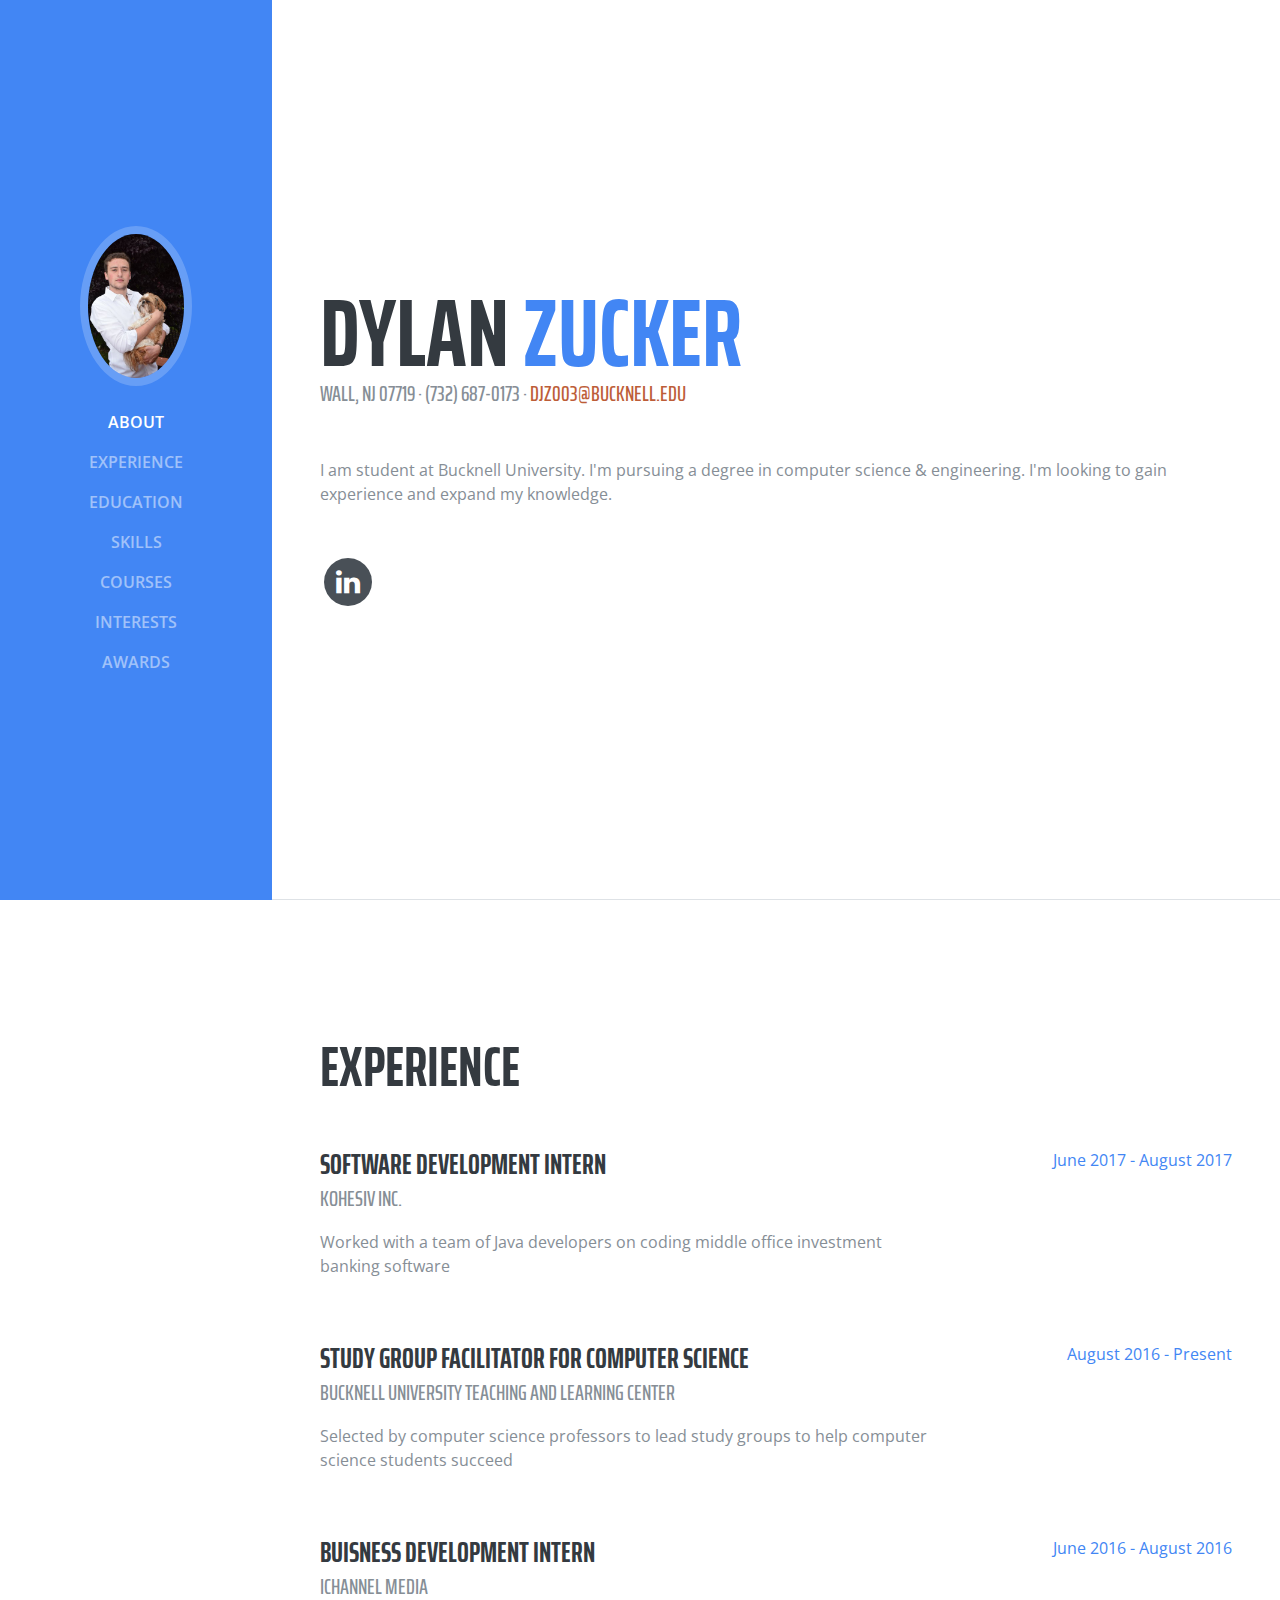
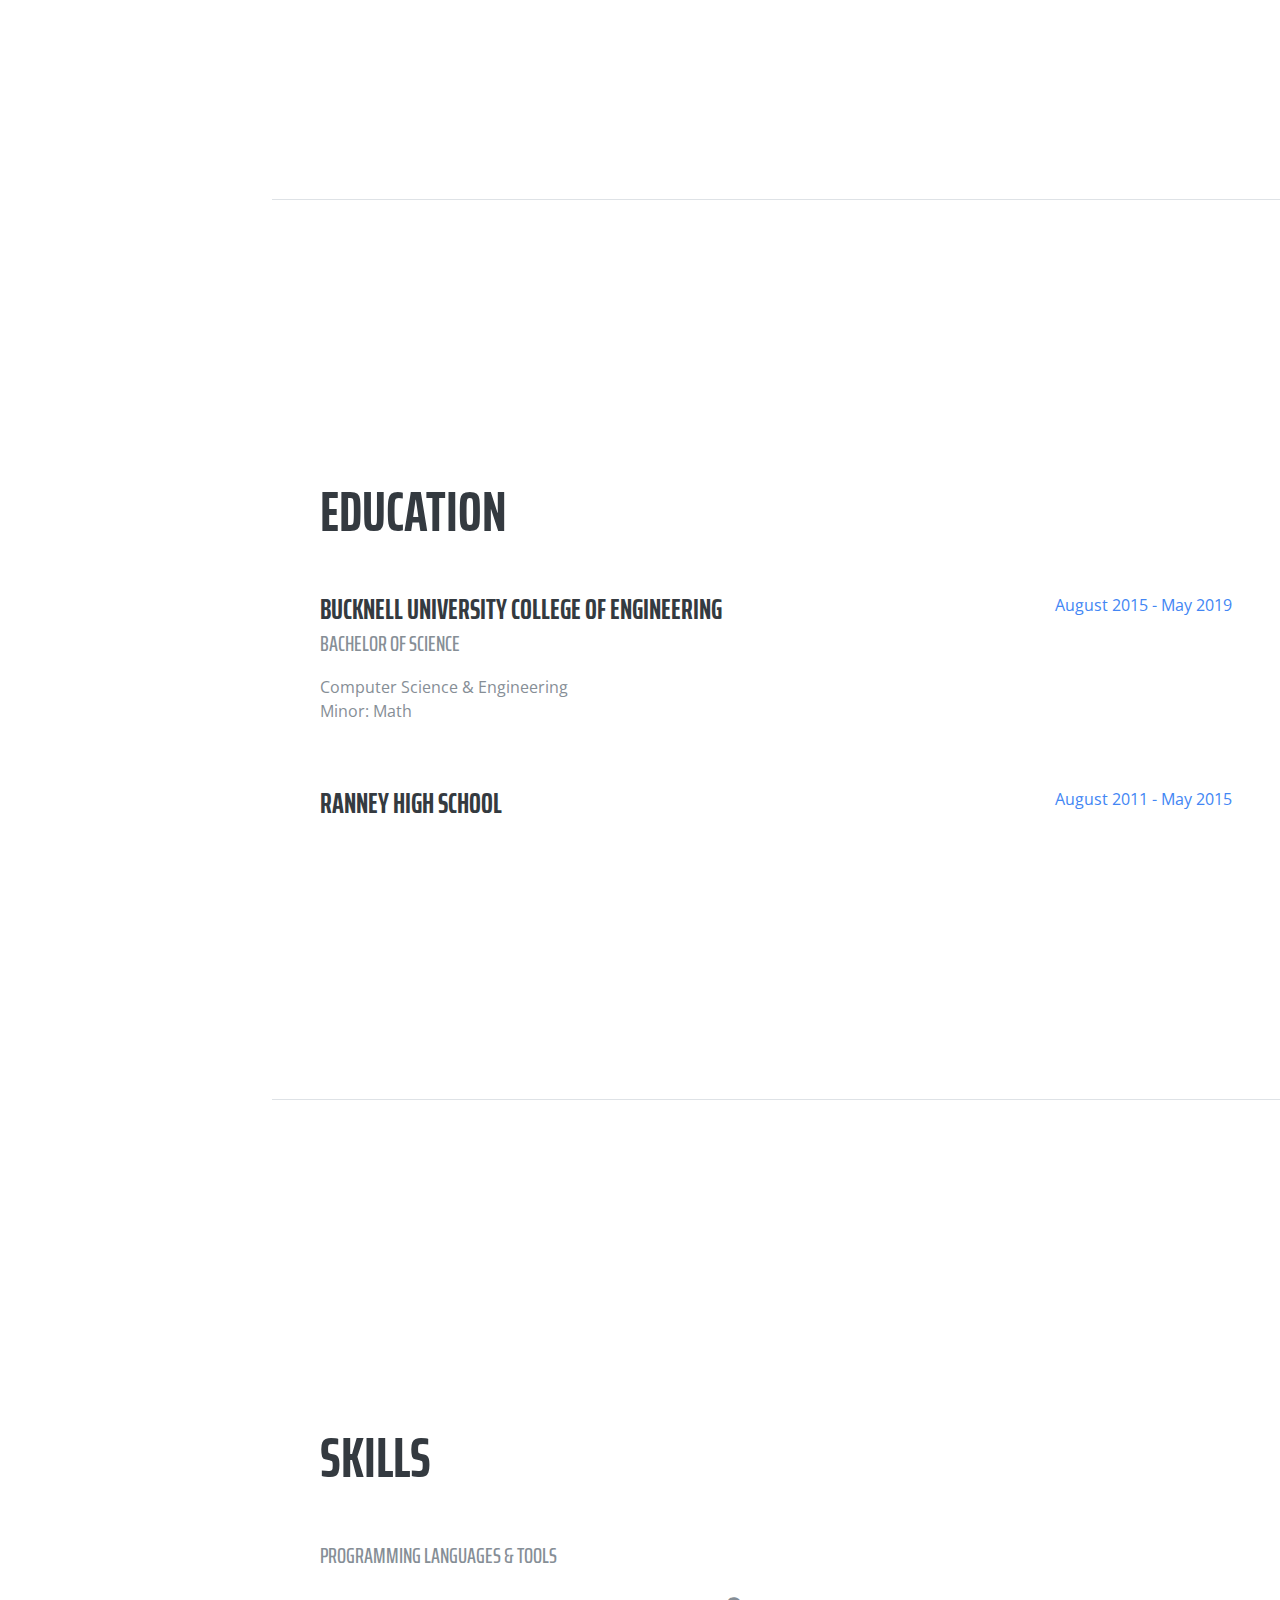
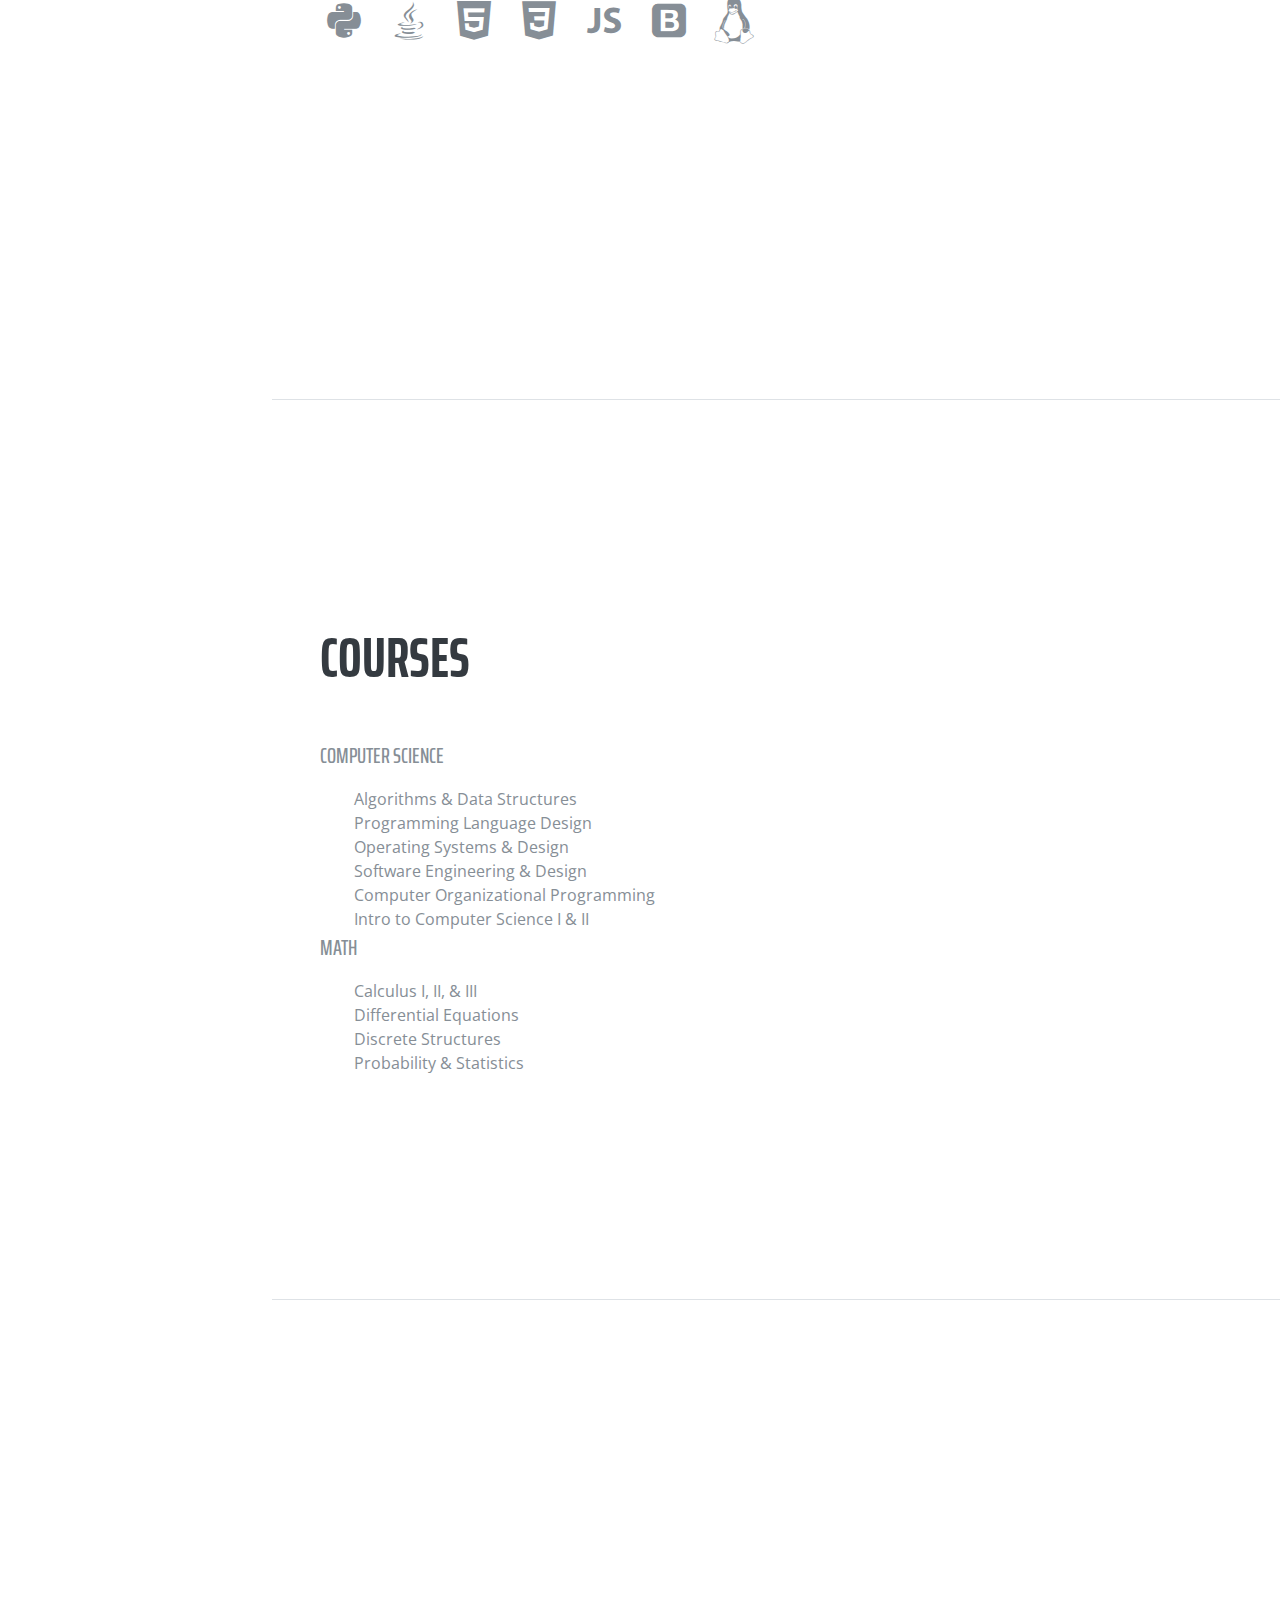
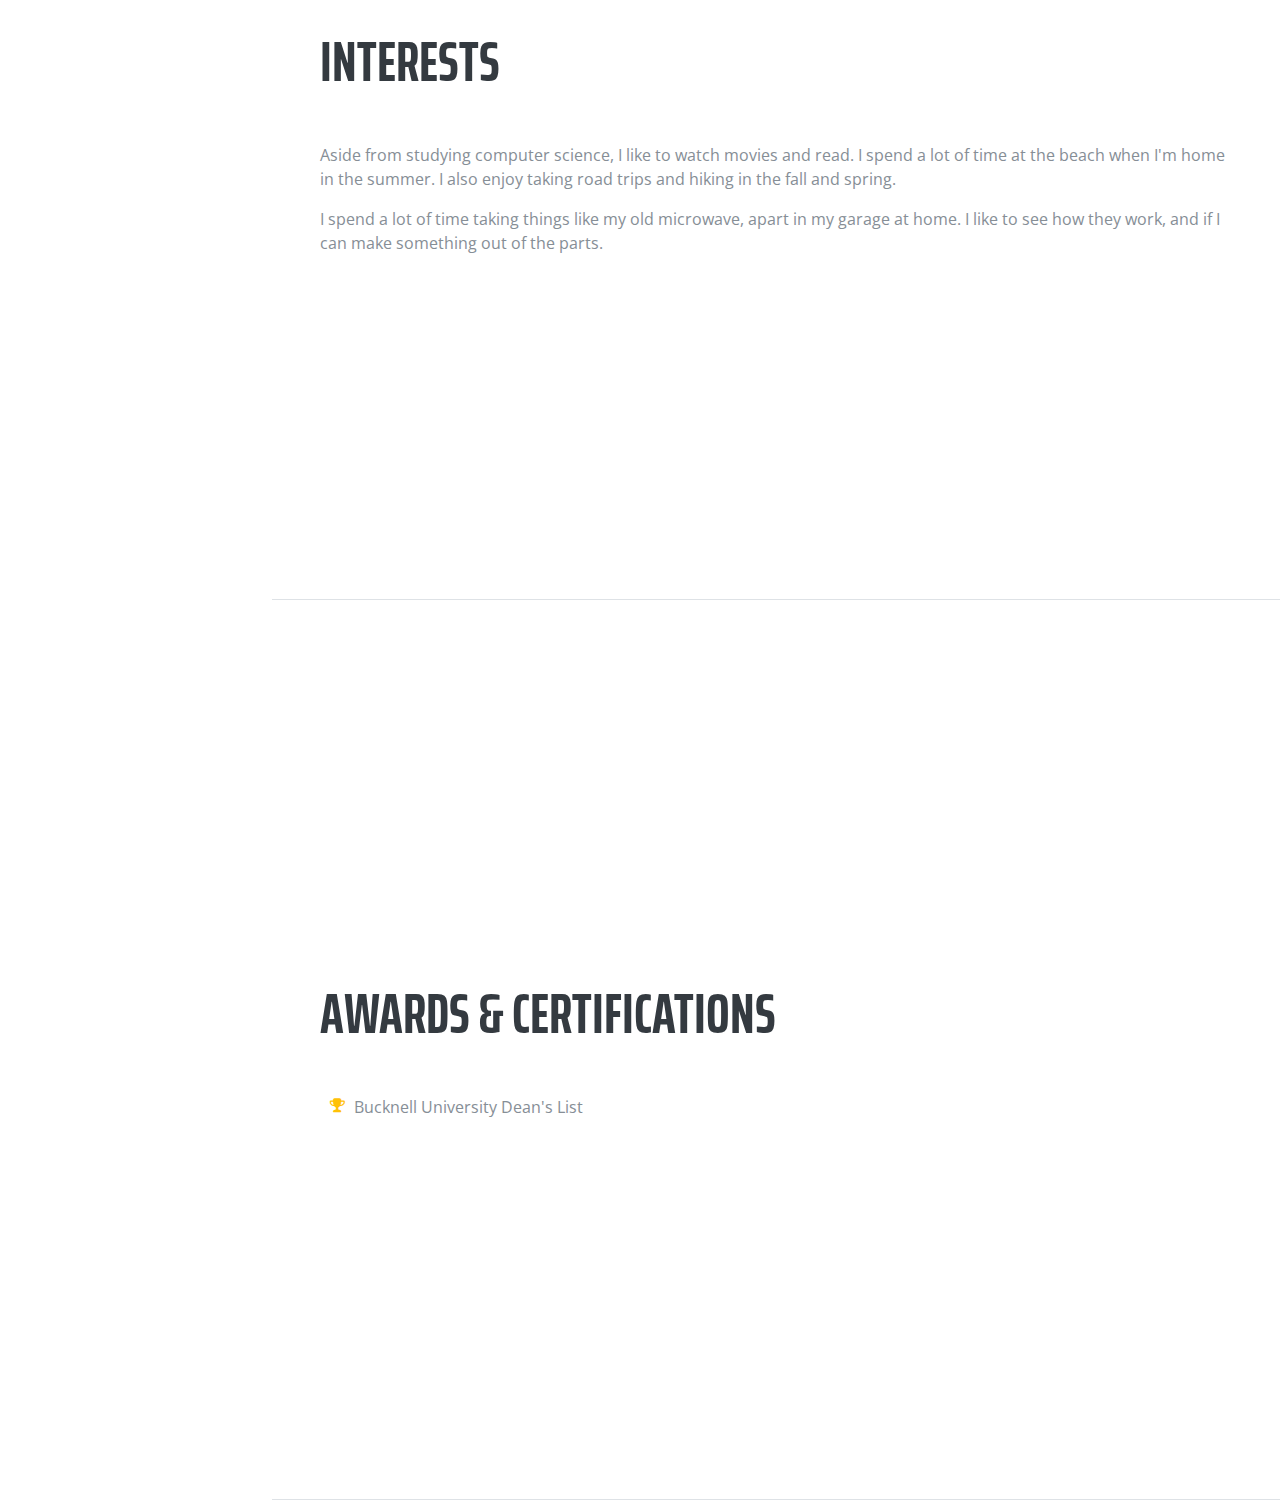
==== index.html @ 9d026ce4 "Added interests" ====
<!DOCTYPE html>
<html lang="en">

  <head>

    <meta charset="utf-8">
    <meta name="viewport" content="width=device-width, initial-scale=1, shrink-to-fit=no">
    <meta name="description" content="">
    <meta name="author" content="">

    <title>Resume</title>

    <!-- Bootstrap core CSS -->
    <link href="vendor/bootstrap/css/bootstrap.min.css" rel="stylesheet">

    <!-- Custom fonts for this template -->
    <link href="https://fonts.googleapis.com/css?family=Saira+Extra+Condensed:100,200,300,400,500,600,700,800,900" rel="stylesheet">
    <link href="https://fonts.googleapis.com/css?family=Open+Sans:300,300i,400,400i,600,600i,700,700i,800,800i" rel="stylesheet">
    <link href="vendor/font-awesome/css/font-awesome.min.css" rel="stylesheet">
    <link href="vendor/devicons/css/devicons.min.css" rel="stylesheet">
    <link href="vendor/simple-line-icons/css/simple-line-icons.css" rel="stylesheet">

    <!-- Custom styles for this template -->
    <link href="css/resume.min.css" rel="stylesheet">

  </head>

  <body id="page-top">

    <nav class="navbar navbar-expand-lg navbar-dark bg-primary fixed-top" id="sideNav">
      <a class="navbar-brand js-scroll-trigger" href="#page-top">
        <span class="d-block d-lg-none">Sections</span>
        <span class="d-none d-lg-block">
          <img class="img-fluid img-profile rounded-circle mx-auto mb-2" src="img/profile.jpg" alt="">
        </span>
      </a>
      <button class="navbar-toggler" type="button" data-toggle="collapse" data-target="#navbarSupportedContent" aria-controls="navbarSupportedContent" aria-expanded="false" aria-label="Toggle navigation">
        <span class="navbar-toggler-icon"></span>
      </button>
      <div class="collapse navbar-collapse" id="navbarSupportedContent">
        <ul class="navbar-nav">
          <li class="nav-item">
            <a class="nav-link js-scroll-trigger" href="#about">About</a>
          </li>
          <li class="nav-item">
            <a class="nav-link js-scroll-trigger" href="#experience">Experience</a>
          </li>
          <li class="nav-item">
            <a class="nav-link js-scroll-trigger" href="#education">Education</a>
          </li>
          <li class="nav-item">
            <a class="nav-link js-scroll-trigger" href="#skills">Skills</a>
          </li>
          <li class="nav-item">
            <a class="nav-link js-scroll-trigger" href="#courses">Courses</a>
          </li>
          <li class="nav-item">
            <a class="nav-link js-scroll-trigger" href="#interests">Interests</a>
          </li>
          <li class="nav-item">
            <a class="nav-link js-scroll-trigger" href="#awards">Awards</a>
          </li>
        </ul>
      </div>
    </nav>

    <div class="container-fluid p-0">

      <section class="resume-section p-3 p-lg-5 d-flex d-column" id="about">
        <div class="my-auto">
          <h1 class="mb-0">Dylan
            <span class="text-primary">Zucker</span>
          </h1>
          <div class="subheading mb-5">Wall, NJ 07719 · (732) 687-0173 ·
            <a href="mailto:djz003@bucknell.edu">djz003@bucknell.edu</a>
          </div>
          <p class="mb-5">I am student at Bucknell University. I'm pursuing a degree in computer science &amp; engineering. I'm looking to gain experience and expand my knowledge. </p>

          <ul class="list-inline list-social-icons mb-0">
            <li class="list-inline-item">
              <a href="https://www.linkedin.com/in/dylan-zucker-182324120/">
                <span class="fa-stack fa-lg">
                  <i class="fa fa-circle fa-stack-2x"></i>
                  <i class="fa fa-linkedin fa-stack-1x fa-inverse"></i>
                </span>
              </a>
            </li>
            <!--
            <li class="list-inline-item">
              <a href="#">
                <span class="fa-stack fa-lg">
                  <i class="fa fa-circle fa-stack-2x"></i>
                  <i class="fa fa-github fa-stack-1x fa-inverse"></i>
                </span>
              </a>
            </li>
          -->
          </ul>
        </div>
      </section>

      <section class="resume-section p-3 p-lg-5 d-flex flex-column" id="experience">
        <div class="my-auto">
          <h2 class="mb-5">Experience</h2>

          <div class="resume-item d-flex flex-column flex-md-row mb-5">
            <div class="resume-content mr-auto">
              <h3 class="mb-0">Software Development Intern</h3>
              <div class="subheading mb-3">Kohesiv Inc.</div>
              <p>Worked with a team of Java developers on coding middle office investment banking software</p>
            </div>
            <div class="resume-date text-md-right">
              <span class="text-primary">June 2017 - August 2017</span>
            </div>
          </div>

          <div class="resume-item d-flex flex-column flex-md-row mb-5">
            <div class="resume-content mr-auto">
              <h3 class="mb-0">Study Group Facilitator for Computer Science</h3>
              <div class="subheading mb-3">Bucknell University Teaching and Learning center</div>
              <p>Selected by computer science professors to lead study groups to help computer science students succeed</p>
            </div>
            <div class="resume-date text-md-right">
              <span class="text-primary">August 2016 - Present</span>
            </div>
          </div>

          <div class="resume-item d-flex flex-column flex-md-row mb-5">
            <div class="resume-content mr-auto">
              <h3 class="mb-0">Buisness Development Intern</h3>
              <div class="subheading mb-3">IChannel Media</div>
            </div>
            <div class="resume-date text-md-right">
              <span class="text-primary">June 2016 - August 2016</span>
            </div>
          </div>
        </div>

      </section>

      <section class="resume-section p-3 p-lg-5 d-flex flex-column" id="education">
        <div class="my-auto">
          <h2 class="mb-5">Education</h2>

          <div class="resume-item d-flex flex-column flex-md-row mb-5">
            <div class="resume-content mr-auto">
              <h3 class="mb-0">Bucknell University College of Engineering</h3>
              <div class="subheading mb-3">Bachelor of Science</div>
              <div>Computer Science &amp; Engineering</div>
              <p> Minor: Math </p>
              <!--<p>GPA: 3.38</p>-->
            </div>
            <div class="resume-date text-md-right">
              <span class="text-primary">August 2015 - May 2019</span>
            </div>
          </div>

          <div class="resume-item d-flex flex-column flex-md-row">
            <div class="resume-content mr-auto">
              <h3 class="mb-0">Ranney High School</h3>
            </div>
            <div class="resume-date text-md-right">
              <span class="text-primary">August 2011 - May 2015</span>
            </div>
          </div>

        </div>
      </section>

      <section class="resume-section p-3 p-lg-5 d-flex flex-column" id="skills">
        <div class="my-auto">
          <h2 class="mb-5">Skills</h2>

          <div class="subheading mb-3">Programming Languages &amp; Tools</div>
          <ul class="list-inline list-icons">
            <li class="list-inline-item">
              <i title = "Python" class="devicons devicons-python"></i>
            </li>
            <li class="list-inline-item">
              <i title = "Java" class="devicons devicons-java"></i>
            </li>
            <li class="list-inline-item">
              <i title = "HTML5" class="devicons devicons-html5"></i>
            </li>
            <li class="list-inline-item">
              <i title = "CSS" class="devicons devicons-css3"></i>
            </li>
            <li class="list-inline-item">
              <i title = "Javascript" class="devicons devicons-javascript"></i>
            </li>

            <!--<li class="list-inline-item">
              <i class="devicons devicons-jquery"></i>
            </li>
            <li class="list-inline-item">
              <i class="devicons devicons-sass"></i>
            </li>
            <li class="list-inline-item">
              <i class="devicons devicons-less"></i>
            </li>-->
            <li class="list-inline-item">
              <i title = "Bootstrap" class="devicons devicons-bootstrap"></i>
            </li>
            <li class="list-inline-item">
              <i title = "Linux" class="devicons devicons-linux"></i>
            </li>
            <!--<li class="list-inline-item">
              <i class="devicons devicons-grunt"></i>
            </li>
            <li class="list-inline-item">
              <i class="devicons devicons-gulp"></i>
            </li>
            <li class="list-inline-item">
              <i class="devicons devicons-npm"></i>
            </li>-->
          </ul>

          <!--<div class="subheading mb-3">Workflow</div>
          <ul class="fa-ul mb-0">
            <li>
              <i class="fa-li fa fa-check"></i>
              Mobile-First, Responsive Design</li>
            <li>
              <i class="fa-li fa fa-check"></i>
              Cross Browser Testing &amp; Debugging</li>
            <li>
              <i class="fa-li fa fa-check"></i>
              Cross Functional Teams</li>
            <li>
              <i class="fa-li fa fa-check"></i>
              Agile Development &amp; Scrum</li>
          </ul>-->
        </div>
      </section>
      <section class="resume-section p-3 p-lg-5 d-flex flex-column" id="courses">
        <div class="my-auto">
          <h2 class="mb-5">Courses</h2>

          <div class="subheading mb-3">Computer Science</div>
          <ul class="fa-ul mb-0">
            <li>
              Algorithms &amp; Data Structures
            </li>
            <li>
              Programming Language Design
            </li>
            <li>
              Operating Systems &amp; Design
            </li>
            <li>
              Software Engineering &amp; Design
            </li>
            <li>
              Computer Organizational Programming
            </li>

            <li>
              Intro to Computer Science I &amp; II
            </li>
          </ul>

          <div class="subheading mb-3">Math</div>
          <ul class="fa-ul mb-0">
            <li>
              Calculus I, II, &amp; III
            </li>
            <li>
              Differential Equations
            </li>
            <li>
                Discrete Structures
            </li>
            <li>
              Probability &amp; Statistics
            </li>
          </ul>
        </div>
      </section>

      <section class="resume-section p-3 p-lg-5 d-flex flex-column" id="interests">
        <div class="my-auto">
          <h2 class="mb-5">Interests</h2>

          <p>Aside from studying computer science, I like to watch movies and read. I spend a lot of time at the beach when I'm home in the summer. I also enjoy taking road trips and hiking in the fall and spring. </p>
          <p>I spend a lot of time taking things like my old microwave, apart in my
            garage at home. I like to see how they work, and if I can make something out of the parts.</p>
        </div>
      </section>

      <section class="resume-section p-3 p-lg-5 d-flex flex-column" id="awards">
        <div class="my-auto">
          <h2 class="mb-5">Awards &amp; Certifications</h2>
          <ul class="fa-ul mb-0">

            <li>
              <i class="fa-li fa fa-trophy text-warning"></i>
              Bucknell University Dean's List
            </li>
            <!--
            <li>
              <i class="fa-li fa fa-trophy text-warning"></i>
              Mobile Web Specialist - Google Certification</li>
            <li>
              <i class="fa-li fa fa-trophy text-warning"></i>
              1<sup>st</sup>
              Place - University of Colorado Boulder - Emerging Tech Competition 2009</li>
            <li>
              <i class="fa-li fa fa-trophy text-warning"></i>
              1<sup>st</sup>
              Place - University of Colorado Boulder - Adobe Creative Jam 2008 (UI Design Category)</li>
            <li>
              <i class="fa-li fa fa-trophy text-warning"></i>
              2<sup>nd</sup>
              Place - University of Colorado Boulder - Emerging Tech Competition 2008</li>
            <li>
            <li>
              <i class="fa-li fa fa-trophy text-warning"></i>
              1<sup>st</sup>
              Place - James Buchanan High School - Hackathon 2006</li>
            <li>
              <i class="fa-li fa fa-trophy text-warning"></i>
              3<sup>rd</sup>
              Place - James Buchanan High School - Hackathon 2005</li>
          </ul>-->
        </div>
      </section>

    </div>

    <!-- Bootstrap core JavaScript -->
    <script src="vendor/jquery/jquery.min.js"></script>
    <script src="vendor/bootstrap/js/bootstrap.bundle.min.js"></script>

    <!-- Plugin JavaScript -->
    <script src="vendor/jquery-easing/jquery.easing.min.js"></script>

    <!-- Custom scripts for this template -->
    <script src="js/resume.min.js"></script>

  </body>

</html>
---- vendor/devicons/css/devicons.min.css ----
/*!
 *  Devicons 1.8.0 made by Theodore Vorillas / http://vorillaz.com 
 */
@font-face{font-family:devicons;src:url(../fonts/devicons.eot?xqxft6);src:url(../fonts/devicons.eot?#iefixxqxft6) format("embedded-opentype"),url(../fonts/devicons.woff?xqxft6) format("woff"),url(../fonts/devicons.ttf?xqxft6) format("truetype"),url(../fonts/devicons.svg?xqxft6#devicons) format("svg");font-weight:400;font-style:normal}.devicons{font-family:devicons;speak:none;font-style:normal;font-weight:400;font-variant:normal;text-transform:none;line-height:1;-webkit-font-smoothing:antialiased;-moz-osx-font-smoothing:grayscale}.devicons-git:before{content:"\e602"}.devicons-git_compare:before{content:"\e628"}.devicons-git_branch:before{content:"\e625"}.devicons-git_commit:before{content:"\e629"}.devicons-git_pull_request:before{content:"\e626"}.devicons-git_merge:before{content:"\e627"}.devicons-bitbucket:before{content:"\e603"}.devicons-github_alt:before{content:"\e608"}.devicons-github_badge:before{content:"\e609"}.devicons-github:before{content:"\e60a"}.devicons-github_full:before{content:"\e617"}.devicons-java:before{content:"\e638"}.devicons-ruby:before{content:"\e639"}.devicons-scala:before{content:"\e637"}.devicons-python:before{content:"\e63c"}.devicons-go:before{content:"\e624"}.devicons-ruby_on_rails:before{content:"\e63b"}.devicons-django:before{content:"\e61d"}.devicons-markdown:before{content:"\e63e"}.devicons-php:before{content:"\e63d"}.devicons-mysql:before{content:"\e604"}.devicons-streamline:before{content:"\e605"}.devicons-database:before{content:"\e606"}.devicons-laravel:before{content:"\e63f"}.devicons-javascript:before{content:"\e64e"}.devicons-angular:before{content:"\e653"}.devicons-backbone:before{content:"\e652"}.devicons-coffeescript:before{content:"\e651"}.devicons-jquery:before{content:"\e650"}.devicons-modernizr:before{content:"\e620"}.devicons-jquery_ui:before{content:"\e654"}.devicons-ember:before{content:"\e61b"}.devicons-dojo:before{content:"\e61c"}.devicons-nodejs:before{content:"\e619"}.devicons-nodejs_small:before{content:"\e618"}.devicons-javascript_shield:before{content:"\e64f"}.devicons-bootstrap:before{content:"\e647"}.devicons-sass:before{content:"\e64b"}.devicons-css3_full:before{content:"\e64a"}.devicons-css3:before{content:"\e649"}.devicons-html5:before{content:"\e636"}.devicons-html5_multimedia:before{content:"\e632"}.devicons-html5_device_access:before{content:"\e633"}.devicons-html5_3d_effects:before{content:"\e635"}.devicons-html5_connectivity:before{content:"\e634"}.devicons-ghost_small:before{content:"\e614"}.devicons-ghost:before{content:"\e61f"}.devicons-magento:before{content:"\e640"}.devicons-joomla:before{content:"\e641"}.devicons-jekyll_small:before{content:"\e60d"}.devicons-drupal:before{content:"\e642"}.devicons-wordpress:before{content:"\e60b"}.devicons-grunt:before{content:"\e64c"}.devicons-bower:before{content:"\e64d"}.devicons-npm:before{content:"\e61e"}.devicons-yahoo_small:before{content:"\e62b"}.devicons-yahoo:before{content:"\e615"}.devicons-bing_small:before{content:"\e600"}.devicons-windows:before{content:"\e60f"}.devicons-linux:before{content:"\e612"}.devicons-ubuntu:before{content:"\e63a"}.devicons-android:before{content:"\e60e"}.devicons-apple:before{content:"\e611"}.devicons-appstore:before{content:"\e613"}.devicons-phonegap:before{content:"\e630"}.devicons-blackberry:before{content:"\e623"}.devicons-stackoverflow:before{content:"\e610"}.devicons-techcrunch:before{content:"\e62c"}.devicons-codrops:before{content:"\e62f"}.devicons-css_tricks:before{content:"\e601"}.devicons-smashing_magazine:before{content:"\e62d"}.devicons-netmagazine:before{content:"\e62e"}.devicons-codepen:before{content:"\e616"}.devicons-cssdeck:before{content:"\e62a"}.devicons-hackernews:before{content:"\e61a"}.devicons-dropbox:before{content:"\e607"}.devicons-google_drive:before{content:"\e631"}.devicons-visualstudio:before{content:"\e60c"}.devicons-unity_small:before{content:"\e621"}.devicons-raspberry_pi:before{content:"\e622"}.devicons-chrome:before{content:"\e643"}.devicons-ie:before{content:"\e644"}.devicons-firefox:before{content:"\e645"}.devicons-opera:before{content:"\e646"}.devicons-safari:before{content:"\e648"}.devicons-swift:before{content:"\e655"}.devicons-symfony:before{content:"\e656"}.devicons-symfony_badge:before{content:"\e657"}.devicons-less:before{content:"\e658"}.devicons-stylus:before{content:"\e659"}.devicons-trello:before{content:"\e65a"}.devicons-atlassian:before{content:"\e65b"}.devicons-jira:before{content:"\e65c"}.devicons-envato:before{content:"\e65d"}.devicons-snap_svg:before{content:"\e65e"}.devicons-raphael:before{content:"\e65f"}.devicons-google_analytics:before{content:"\e660"}.devicons-compass:before{content:"\e661"}.devicons-onedrive:before{content:"\e662"}.devicons-gulp:before{content:"\e663"}.devicons-atom:before{content:"\e664"}.devicons-cisco:before{content:"\e665"}.devicons-nancy:before{content:"\e666"}.devicons-clojure:before{content:"\e668"}.devicons-clojure_alt:before{content:"\e66a"}.devicons-perl:before{content:"\e669"}.devicons-celluloid:before{content:"\e66b"}.devicons-w3c:before{content:"\e66c"}.devicons-redis:before{content:"\e66d"}.devicons-postgresql:before{content:"\e66e"}.devicons-webplatform:before{content:"\e66f"}.devicons-jenkins:before{content:"\e667"}.devicons-requirejs:before{content:"\e670"}.devicons-opensource:before{content:"\e671"}.devicons-typo3:before{content:"\e672"}.devicons-uikit:before{content:"\e673"}.devicons-doctrine:before{content:"\e674"}.devicons-groovy:before{content:"\e675"}.devicons-nginx:before{content:"\e676"}.devicons-haskell:before{content:"\e677"}.devicons-zend:before{content:"\e678"}.devicons-gnu:before{content:"\e679"}.devicons-yeoman:before{content:"\e67a"}.devicons-heroku:before{content:"\e67b"}.devicons-debian:before{content:"\e67d"}.devicons-travis:before{content:"\e67e"}.devicons-dotnet:before{content:"\e67f"}.devicons-codeigniter:before{content:"\e680"}.devicons-javascript_badge:before{content:"\e681"}.devicons-yii:before{content:"\e682"}.devicons-msql_server:before{content:"\e67c"}.devicons-composer:before{content:"\e683"}.devicons-krakenjs_badge:before{content:"\e684"}.devicons-krakenjs:before{content:"\e685"}.devicons-mozilla:before{content:"\e686"}.devicons-firebase:before{content:"\e687"}.devicons-sizzlejs:before{content:"\e688"}.devicons-creativecommons:before{content:"\e689"}.devicons-creativecommons_badge:before{content:"\e68a"}.devicons-mitlicence:before{content:"\e68b"}.devicons-senchatouch:before{content:"\e68c"}.devicons-bugsense:before{content:"\e68d"}.devicons-extjs:before{content:"\e68e"}.devicons-mootools_badge:before{content:"\e68f"}.devicons-mootools:before{content:"\e690"}.devicons-ruby_rough:before{content:"\e691"}.devicons-komodo:before{content:"\e692"}.devicons-coda:before{content:"\e693"}.devicons-bintray:before{content:"\e694"}.devicons-terminal:before{content:"\e695"}.devicons-code:before{content:"\e696"}.devicons-responsive:before{content:"\e697"}.devicons-dart:before{content:"\e698"}.devicons-aptana:before{content:"\e699"}.devicons-mailchimp:before{content:"\e69a"}.devicons-netbeans:before{content:"\e69b"}.devicons-dreamweaver:before{content:"\e69c"}.devicons-brackets:before{content:"\e69d"}.devicons-eclipse:before{content:"\e69e"}.devicons-cloud9:before{content:"\e69f"}.devicons-scrum:before{content:"\e6a0"}.devicons-prolog:before{content:"\e6a1"}.devicons-terminal_badge:before{content:"\e6a2"}.devicons-code_badge:before{content:"\e6a3"}.devicons-mongodb:before{content:"\e6a4"}.devicons-meteor:before{content:"\e6a5"}.devicons-meteorfull:before{content:"\e6a6"}.devicons-fsharp:before{content:"\e6a7"}.devicons-rust:before{content:"\e6a8"}.devicons-ionic:before{content:"\e6a9"}.devicons-sublime:before{content:"\e6aa"}.devicons-appcelerator:before{content:"\e6ab"}.devicons-asterisk:before{content:"\e6ac"}.devicons-aws:before{content:"\e6ad"}.devicons-digital-ocean:before{content:"\e6ae"}.devicons-dlang:before{content:"\e6af"}.devicons-docker:before{content:"\e6b0"}.devicons-erlang:before{content:"\e6b1"}.devicons-google-cloud-platform:before{content:"\e6b2"}.devicons-grails:before{content:"\e6b3"}.devicons-illustrator:before{content:"\e6b4"}.devicons-intellij:before{content:"\e6b5"}.devicons-materializecss:before{content:"\e6b6"}.devicons-openshift:before{content:"\e6b7"}.devicons-photoshop:before{content:"\e6b8"}.devicons-rackspace:before{content:"\e6b9"}.devicons-react:before{content:"\e6ba"}.devicons-redhat:before{content:"\e6bb"}.devicons-scriptcs:before{content:"\e6bc"}.devicons-sqllite:before{content:"\e6c4"}.devicons-vim:before{content:"\e6c5"}
---- vendor/simple-line-icons/css/simple-line-icons.css ----
@font-face {
  font-family: 'simple-line-icons';
  src: url('../fonts/Simple-Line-Icons.eot?v=2.4.0');
  src: url('../fonts/Simple-Line-Icons.eot?v=2.4.0#iefix') format('embedded-opentype'), url('../fonts/Simple-Line-Icons.woff2?v=2.4.0') format('woff2'), url('../fonts/Simple-Line-Icons.ttf?v=2.4.0') format('truetype'), url('../fonts/Simple-Line-Icons.woff?v=2.4.0') format('woff'), url('../fonts/Simple-Line-Icons.svg?v=2.4.0#simple-line-icons') format('svg');
  font-weight: normal;
  font-style: normal;
}
/*
 Use the following CSS code if you want to have a class per icon.
 Instead of a list of all class selectors, you can use the generic [class*="icon-"] selector, but it's slower:
*/
.icon-user,
.icon-people,
.icon-user-female,
.icon-user-follow,
.icon-user-following,
.icon-user-unfollow,
.icon-login,
.icon-logout,
.icon-emotsmile,
.icon-phone,
.icon-call-end,
.icon-call-in,
.icon-call-out,
.icon-map,
.icon-location-pin,
.icon-direction,
.icon-directions,
.icon-compass,
.icon-layers,
.icon-menu,
.icon-list,
.icon-options-vertical,
.icon-options,
.icon-arrow-down,
.icon-arrow-left,
.icon-arrow-right,
.icon-arrow-up,
.icon-arrow-up-circle,
.icon-arrow-left-circle,
.icon-arrow-right-circle,
.icon-arrow-down-circle,
.icon-check,
.icon-clock,
.icon-plus,
.icon-minus,
.icon-close,
.icon-event,
.icon-exclamation,
.icon-organization,
.icon-trophy,
.icon-screen-smartphone,
.icon-screen-desktop,
.icon-plane,
.icon-notebook,
.icon-mustache,
.icon-mouse,
.icon-magnet,
.icon-energy,
.icon-disc,
.icon-cursor,
.icon-cursor-move,
.icon-crop,
.icon-chemistry,
.icon-speedometer,
.icon-shield,
.icon-screen-tablet,
.icon-magic-wand,
.icon-hourglass,
.icon-graduation,
.icon-ghost,
.icon-game-controller,
.icon-fire,
.icon-eyeglass,
.icon-envelope-open,
.icon-envelope-letter,
.icon-bell,
.icon-badge,
.icon-anchor,
.icon-wallet,
.icon-vector,
.icon-speech,
.icon-puzzle,
.icon-printer,
.icon-present,
.icon-playlist,
.icon-pin,
.icon-picture,
.icon-handbag,
.icon-globe-alt,
.icon-globe,
.icon-folder-alt,
.icon-folder,
.icon-film,
.icon-feed,
.icon-drop,
.icon-drawer,
.icon-docs,
.icon-doc,
.icon-diamond,
.icon-cup,
.icon-calculator,
.icon-bubbles,
.icon-briefcase,
.icon-book-open,
.icon-basket-loaded,
.icon-basket,
.icon-bag,
.icon-action-undo,
.icon-action-redo,
.icon-wrench,
.icon-umbrella,
.icon-trash,
.icon-tag,
.icon-support,
.icon-frame,
.icon-size-fullscreen,
.icon-size-actual,
.icon-shuffle,
.icon-share-alt,
.icon-share,
.icon-rocket,
.icon-question,
.icon-pie-chart,
.icon-pencil,
.icon-note,
.icon-loop,
.icon-home,
.icon-grid,
.icon-graph,
.icon-microphone,
.icon-music-tone-alt,
.icon-music-tone,
.icon-earphones-alt,
.icon-earphones,
.icon-equalizer,
.icon-like,
.icon-dislike,
.icon-control-start,
.icon-control-rewind,
.icon-control-play,
.icon-control-pause,
.icon-control-forward,
.icon-control-end,
.icon-volume-1,
.icon-volume-2,
.icon-volume-off,
.icon-calendar,
.icon-bulb,
.icon-chart,
.icon-ban,
.icon-bubble,
.icon-camrecorder,
.icon-camera,
.icon-cloud-download,
.icon-cloud-upload,
.icon-envelope,
.icon-eye,
.icon-flag,
.icon-heart,
.icon-info,
.icon-key,
.icon-link,
.icon-lock,
.icon-lock-open,
.icon-magnifier,
.icon-magnifier-add,
.icon-magnifier-remove,
.icon-paper-clip,
.icon-paper-plane,
.icon-power,
.icon-refresh,
.icon-reload,
.icon-settings,
.icon-star,
.icon-symbol-female,
.icon-symbol-male,
.icon-target,
.icon-credit-card,
.icon-paypal,
.icon-social-tumblr,
.icon-social-twitter,
.icon-social-facebook,
.icon-social-instagram,
.icon-social-linkedin,
.icon-social-pinterest,
.icon-social-github,
.icon-social-google,
.icon-social-reddit,
.icon-social-skype,
.icon-social-dribbble,
.icon-social-behance,
.icon-social-foursqare,
.icon-social-soundcloud,
.icon-social-spotify,
.icon-social-stumbleupon,
.icon-social-youtube,
.icon-social-dropbox,
.icon-social-vkontakte,
.icon-social-steam {
  font-family: 'simple-line-icons';
  speak: none;
  font-style: normal;
  font-weight: normal;
  font-variant: normal;
  text-transform: none;
  line-height: 1;
  /* Better Font Rendering =========== */
  -webkit-font-smoothing: antialiased;
  -moz-osx-font-smoothing: grayscale;
}
.icon-user:before {
  content: "\e005";
}
.icon-people:before {
  content: "\e001";
}
.icon-user-female:before {
  content: "\e000";
}
.icon-user-follow:before {
  content: "\e002";
}
.icon-user-following:before {
  content: "\e003";
}
.icon-user-unfollow:before {
  content: "\e004";
}
.icon-login:before {
  content: "\e066";
}
.icon-logout:before {
  content: "\e065";
}
.icon-emotsmile:before {
  content: "\e021";
}
.icon-phone:before {
  content: "\e600";
}
.icon-call-end:before {
  content: "\e048";
}
.icon-call-in:before {
  content: "\e047";
}
.icon-call-out:before {
  content: "\e046";
}
.icon-map:before {
  content: "\e033";
}
.icon-location-pin:before {
  content: "\e096";
}
.icon-direction:before {
  content: "\e042";
}
.icon-directions:before {
  content: "\e041";
}
.icon-compass:before {
  content: "\e045";
}
.icon-layers:before {
  content: "\e034";
}
.icon-menu:before {
  content: "\e601";
}
.icon-list:before {
  content: "\e067";
}
.icon-options-vertical:before {
  content: "\e602";
}
.icon-options:before {
  content: "\e603";
}
.icon-arrow-down:before {
  content: "\e604";
}
.icon-arrow-left:before {
  content: "\e605";
}
.icon-arrow-right:before {
  content: "\e606";
}
.icon-arrow-up:before {
  content: "\e607";
}
.icon-arrow-up-circle:before {
  content: "\e078";
}
.icon-arrow-left-circle:before {
  content: "\e07a";
}
.icon-arrow-right-circle:before {
  content: "\e079";
}
.icon-arrow-down-circle:before {
  content: "\e07b";
}
.icon-check:before {
  content: "\e080";
}
.icon-clock:before {
  content: "\e081";
}
.icon-plus:before {
  content: "\e095";
}
.icon-minus:before {
  content: "\e615";
}
.icon-close:before {
  content: "\e082";
}
.icon-event:before {
  content: "\e619";
}
.icon-exclamation:before {
  content: "\e617";
}
.icon-organization:before {
  content: "\e616";
}
.icon-trophy:before {
  content: "\e006";
}
.icon-screen-smartphone:before {
  content: "\e010";
}
.icon-screen-desktop:before {
  content: "\e011";
}
.icon-plane:before {
  content: "\e012";
}
.icon-notebook:before {
  content: "\e013";
}
.icon-mustache:before {
  content: "\e014";
}
.icon-mouse:before {
  content: "\e015";
}
.icon-magnet:before {
  content: "\e016";
}
.icon-energy:before {
  content: "\e020";
}
.icon-disc:before {
  content: "\e022";
}
.icon-cursor:before {
  content: "\e06e";
}
.icon-cursor-move:before {
  content: "\e023";
}
.icon-crop:before {
  content: "\e024";
}
.icon-chemistry:before {
  content: "\e026";
}
.icon-speedometer:before {
  content: "\e007";
}
.icon-shield:before {
  content: "\e00e";
}
.icon-screen-tablet:before {
  content: "\e00f";
}
.icon-magic-wand:before {
  content: "\e017";
}
.icon-hourglass:before {
  content: "\e018";
}
.icon-graduation:before {
  content: "\e019";
}
.icon-ghost:before {
  content: "\e01a";
}
.icon-game-controller:before {
  content: "\e01b";
}
.icon-fire:before {
  content: "\e01c";
}
.icon-eyeglass:before {
  content: "\e01d";
}
.icon-envelope-open:before {
  content: "\e01e";
}
.icon-envelope-letter:before {
  content: "\e01f";
}
.icon-bell:before {
  content: "\e027";
}
.icon-badge:before {
  content: "\e028";
}
.icon-anchor:before {
  content: "\e029";
}
.icon-wallet:before {
  content: "\e02a";
}
.icon-vector:before {
  content: "\e02b";
}
.icon-speech:before {
  content: "\e02c";
}
.icon-puzzle:before {
  content: "\e02d";
}
.icon-printer:before {
  content: "\e02e";
}
.icon-present:before {
  content: "\e02f";
}
.icon-playlist:before {
  content: "\e030";
}
.icon-pin:before {
  content: "\e031";
}
.icon-picture:before {
  content: "\e032";
}
.icon-handbag:before {
  content: "\e035";
}
.icon-globe-alt:before {
  content: "\e036";
}
.icon-globe:before {
  content: "\e037";
}
.icon-folder-alt:before {
  content: "\e039";
}
.icon-folder:before {
  content: "\e089";
}
.icon-film:before {
  content: "\e03a";
}
.icon-feed:before {
  content: "\e03b";
}
.icon-drop:before {
  content: "\e03e";
}
.icon-drawer:before {
  content: "\e03f";
}
.icon-docs:before {
  content: "\e040";
}
.icon-doc:before {
  content: "\e085";
}
.icon-diamond:before {
  content: "\e043";
}
.icon-cup:before {
  content: "\e044";
}
.icon-calculator:before {
  content: "\e049";
}
.icon-bubbles:before {
  content: "\e04a";
}
.icon-briefcase:before {
  content: "\e04b";
}
.icon-book-open:before {
  content: "\e04c";
}
.icon-basket-loaded:before {
  content: "\e04d";
}
.icon-basket:before {
  content: "\e04e";
}
.icon-bag:before {
  content: "\e04f";
}
.icon-action-undo:before {
  content: "\e050";
}
.icon-action-redo:before {
  content: "\e051";
}
.icon-wrench:before {
  content: "\e052";
}
.icon-umbrella:before {
  content: "\e053";
}
.icon-trash:before {
  content: "\e054";
}
.icon-tag:before {
  content: "\e055";
}
.icon-support:before {
  content: "\e056";
}
.icon-frame:before {
  content: "\e038";
}
.icon-size-fullscreen:before {
  content: "\e057";
}
.icon-size-actual:before {
  content: "\e058";
}
.icon-shuffle:before {
  content: "\e059";
}
.icon-share-alt:before {
  content: "\e05a";
}
.icon-share:before {
  content: "\e05b";
}
.icon-rocket:before {
  content: "\e05c";
}
.icon-question:before {
  content: "\e05d";
}
.icon-pie-chart:before {
  content: "\e05e";
}
.icon-pencil:before {
  content: "\e05f";
}
.icon-note:before {
  content: "\e060";
}
.icon-loop:before {
  content: "\e064";
}
.icon-home:before {
  content: "\e069";
}
.icon-grid:before {
  content: "\e06a";
}
.icon-graph:before {
  content: "\e06b";
}
.icon-microphone:before {
  content: "\e063";
}
.icon-music-tone-alt:before {
  content: "\e061";
}
.icon-music-tone:before {
  content: "\e062";
}
.icon-earphones-alt:before {
  content: "\e03c";
}
.icon-earphones:before {
  content: "\e03d";
}
.icon-equalizer:before {
  content: "\e06c";
}
.icon-like:before {
  content: "\e068";
}
.icon-dislike:before {
  content: "\e06d";
}
.icon-control-start:before {
  content: "\e06f";
}
.icon-control-rewind:before {
  content: "\e070";
}
.icon-control-play:before {
  content: "\e071";
}
.icon-control-pause:before {
  content: "\e072";
}
.icon-control-forward:before {
  content: "\e073";
}
.icon-control-end:before {
  content: "\e074";
}
.icon-volume-1:before {
  content: "\e09f";
}
.icon-volume-2:before {
  content: "\e0a0";
}
.icon-volume-off:before {
  content: "\e0a1";
}
.icon-calendar:before {
  content: "\e075";
}
.icon-bulb:before {
  content: "\e076";
}
.icon-chart:before {
  content: "\e077";
}
.icon-ban:before {
  content: "\e07c";
}
.icon-bubble:before {
  content: "\e07d";
}
.icon-camrecorder:before {
  content: "\e07e";
}
.icon-camera:before {
  content: "\e07f";
}
.icon-cloud-download:before {
  content: "\e083";
}
.icon-cloud-upload:before {
  content: "\e084";
}
.icon-envelope:before {
  content: "\e086";
}
.icon-eye:before {
  content: "\e087";
}
.icon-flag:before {
  content: "\e088";
}
.icon-heart:before {
  content: "\e08a";
}
.icon-info:before {
  content: "\e08b";
}
.icon-key:before {
  content: "\e08c";
}
.icon-link:before {
  content: "\e08d";
}
.icon-lock:before {
  content: "\e08e";
}
.icon-lock-open:before {
  content: "\e08f";
}
.icon-magnifier:before {
  content: "\e090";
}
.icon-magnifier-add:before {
  content: "\e091";
}
.icon-magnifier-remove:before {
  content: "\e092";
}
.icon-paper-clip:before {
  content: "\e093";
}
.icon-paper-plane:before {
  content: "\e094";
}
.icon-power:before {
  content: "\e097";
}
.icon-refresh:before {
  content: "\e098";
}
.icon-reload:before {
  content: "\e099";
}
.icon-settings:before {
  content: "\e09a";
}
.icon-star:before {
  content: "\e09b";
}
.icon-symbol-female:before {
  content: "\e09c";
}
.icon-symbol-male:before {
  content: "\e09d";
}
.icon-target:before {
  content: "\e09e";
}
.icon-credit-card:before {
  content: "\e025";
}
.icon-paypal:before {
  content: "\e608";
}
.icon-social-tumblr:before {
  content: "\e00a";
}
.icon-social-twitter:before {
  content: "\e009";
}
.icon-social-facebook:before {
  content: "\e00b";
}
.icon-social-instagram:before {
  content: "\e609";
}
.icon-social-linkedin:before {
  content: "\e60a";
}
.icon-social-pinterest:before {
  content: "\e60b";
}
.icon-social-github:before {
  content: "\e60c";
}
.icon-social-google:before {
  content: "\e60d";
}
.icon-social-reddit:before {
  content: "\e60e";
}
.icon-social-skype:before {
  content: "\e60f";
}
.icon-social-dribbble:before {
  content: "\e00d";
}
.icon-social-behance:before {
  content: "\e610";
}
.icon-social-foursqare:before {
  content: "\e611";
}
.icon-social-soundcloud:before {
  content: "\e612";
}
.icon-social-spotify:before {
  content: "\e613";
}
.icon-social-stumbleupon:before {
  content: "\e614";
}
.icon-social-youtube:before {
  content: "\e008";
}
.icon-social-dropbox:before {
  content: "\e00c";
}
.icon-social-vkontakte:before {
  content: "\e618";
}
.icon-social-steam:before {
  content: "\e620";
}
---- css/resume.min.css ----
/*!
 * Start Bootstrap - Resume v4.0.0-beta.2 (https://startbootstrap.com/template-overviews/resume)
 * Copyright 2013-2017 Start Bootstrap
 * Licensed under MIT (https://github.com/BlackrockDigital/startbootstrap-resume/blob/master/LICENSE)
 */body{font-family:'Open Sans',serif;padding-top:54px;color:#868e96}@media (min-width:992px){body{padding-top:0;padding-left:17rem}}h1,h2,h3,h4,h5,h6{font-family:'Saira Extra Condensed',serif;font-weight:700;text-transform:uppercase;color:#343a40}h1{font-size:6rem;line-height:5.5rem}h2{font-size:3.5rem}.subheading{text-transform:uppercase;font-weight:500;font-family:'Saira Extra Condensed',serif;font-size:1.35rem}.list-social-icons a{color:#495057}.list-social-icons a:hover{color:#4286f4}.list-social-icons a .fa-lg{font-size:1.75rem}.list-icons{font-size:3rem}.list-icons .list-inline-item i:hover{color:#4286f4}#sideNav .navbar-nav .nav-item .nav-link{font-weight:600;text-transform:uppercase}@media (min-width:992px){#sideNav{text-align:center;position:fixed;top:0;left:0;display:flex;flex-direction:column;width:17rem;height:100vh}#sideNav .navbar-brand{display:flex;margin:auto auto 0;padding:.5rem}#sideNav .navbar-brand .img-profile{max-width:10rem;max-height:10rem;border:.5rem solid rgba(255,255,255,.2)}#sideNav .navbar-collapse{display:flex;align-items:flex-start;flex-grow:0;width:100%;margin-bottom:auto}#sideNav .navbar-collapse .navbar-nav{flex-direction:column;width:100%}#sideNav .navbar-collapse .navbar-nav .nav-item{display:block}#sideNav .navbar-collapse .navbar-nav .nav-item .nav-link{display:block}}section.resume-section{border-bottom:1px solid #dee2e6;padding-top:5rem!important;padding-bottom:5rem!important}section.resume-section .resume-item .resume-date{min-width:none}@media (min-width:768px){section.resume-section{min-height:100vh}section.resume-section .resume-item .resume-date{min-width:18rem}}@media (min-width:992px){section.resume-section{padding-top:3rem!important;padding-bottom:3rem!important}}.bg-primary{background-color:#4286f4!important}.text-primary{color:#4286f4!important}a{color:#bd5d38}a:active,a:focus,a:hover{color:#824027}
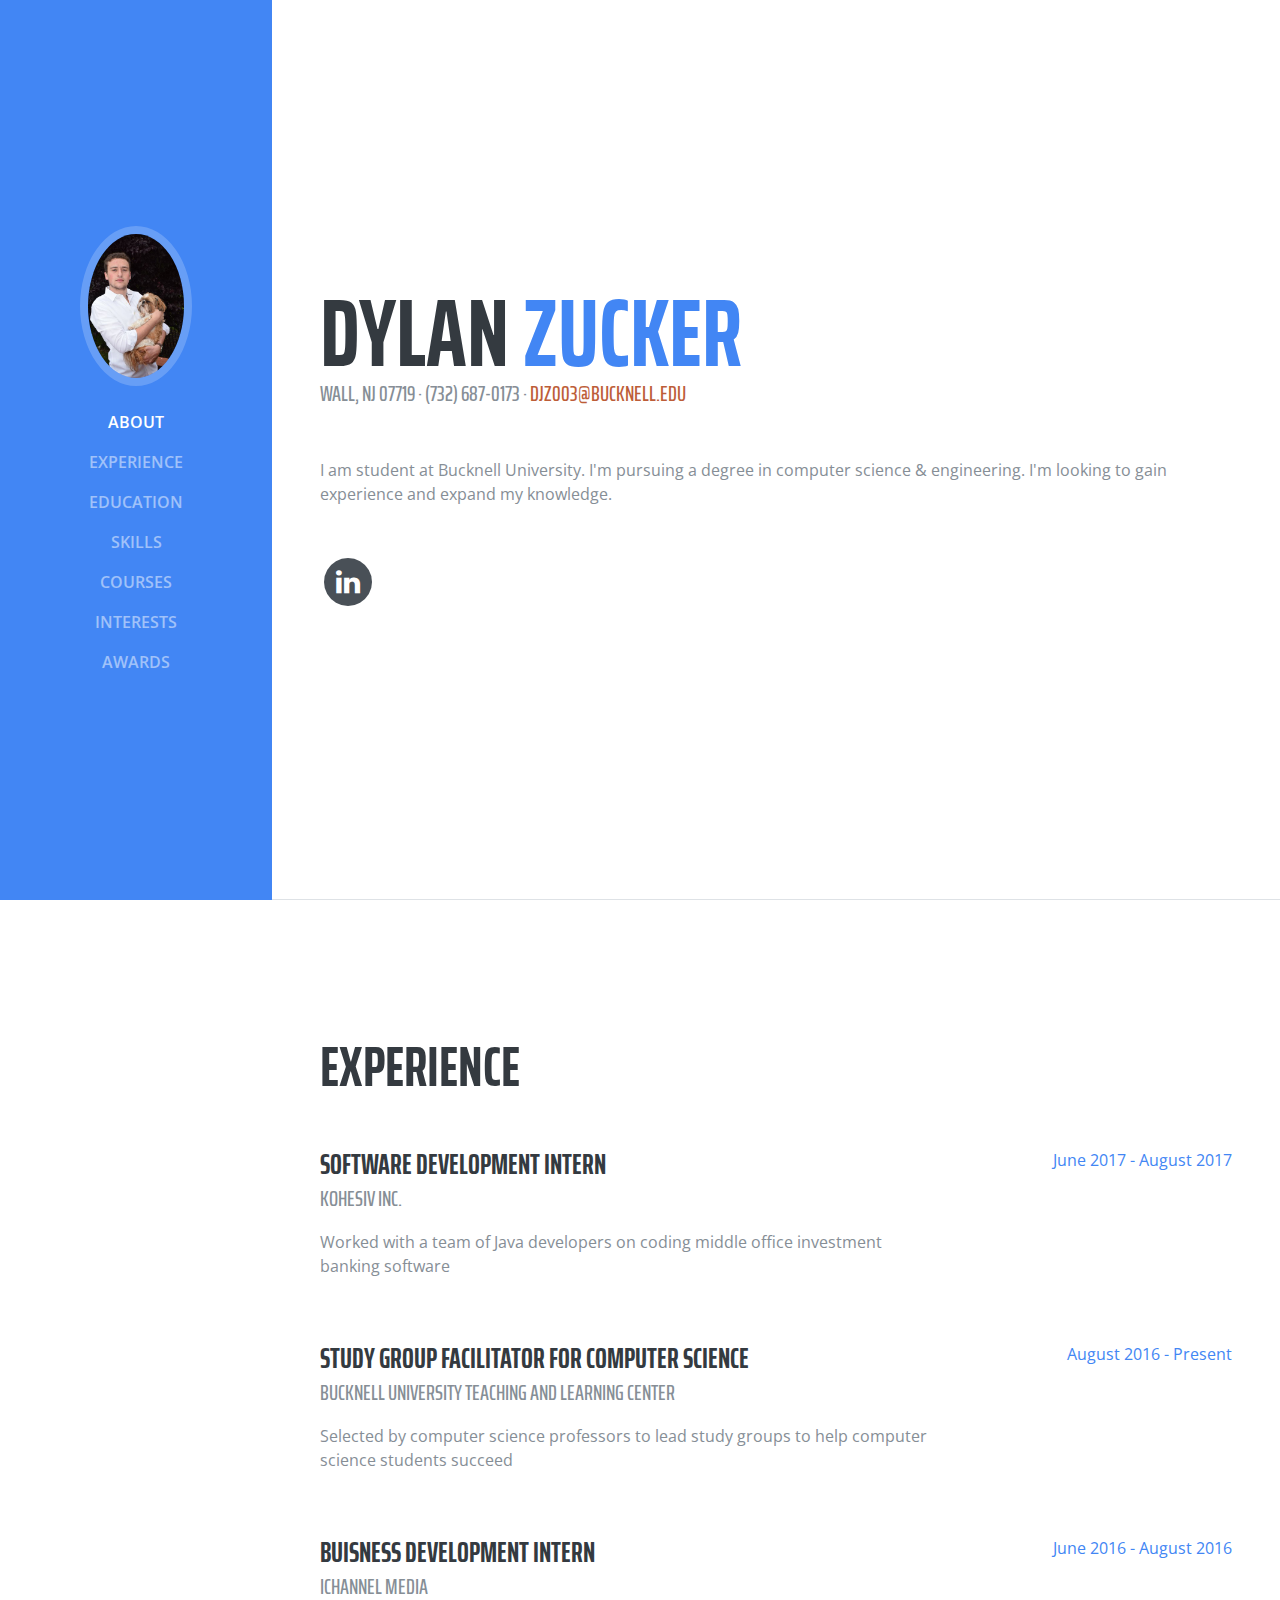
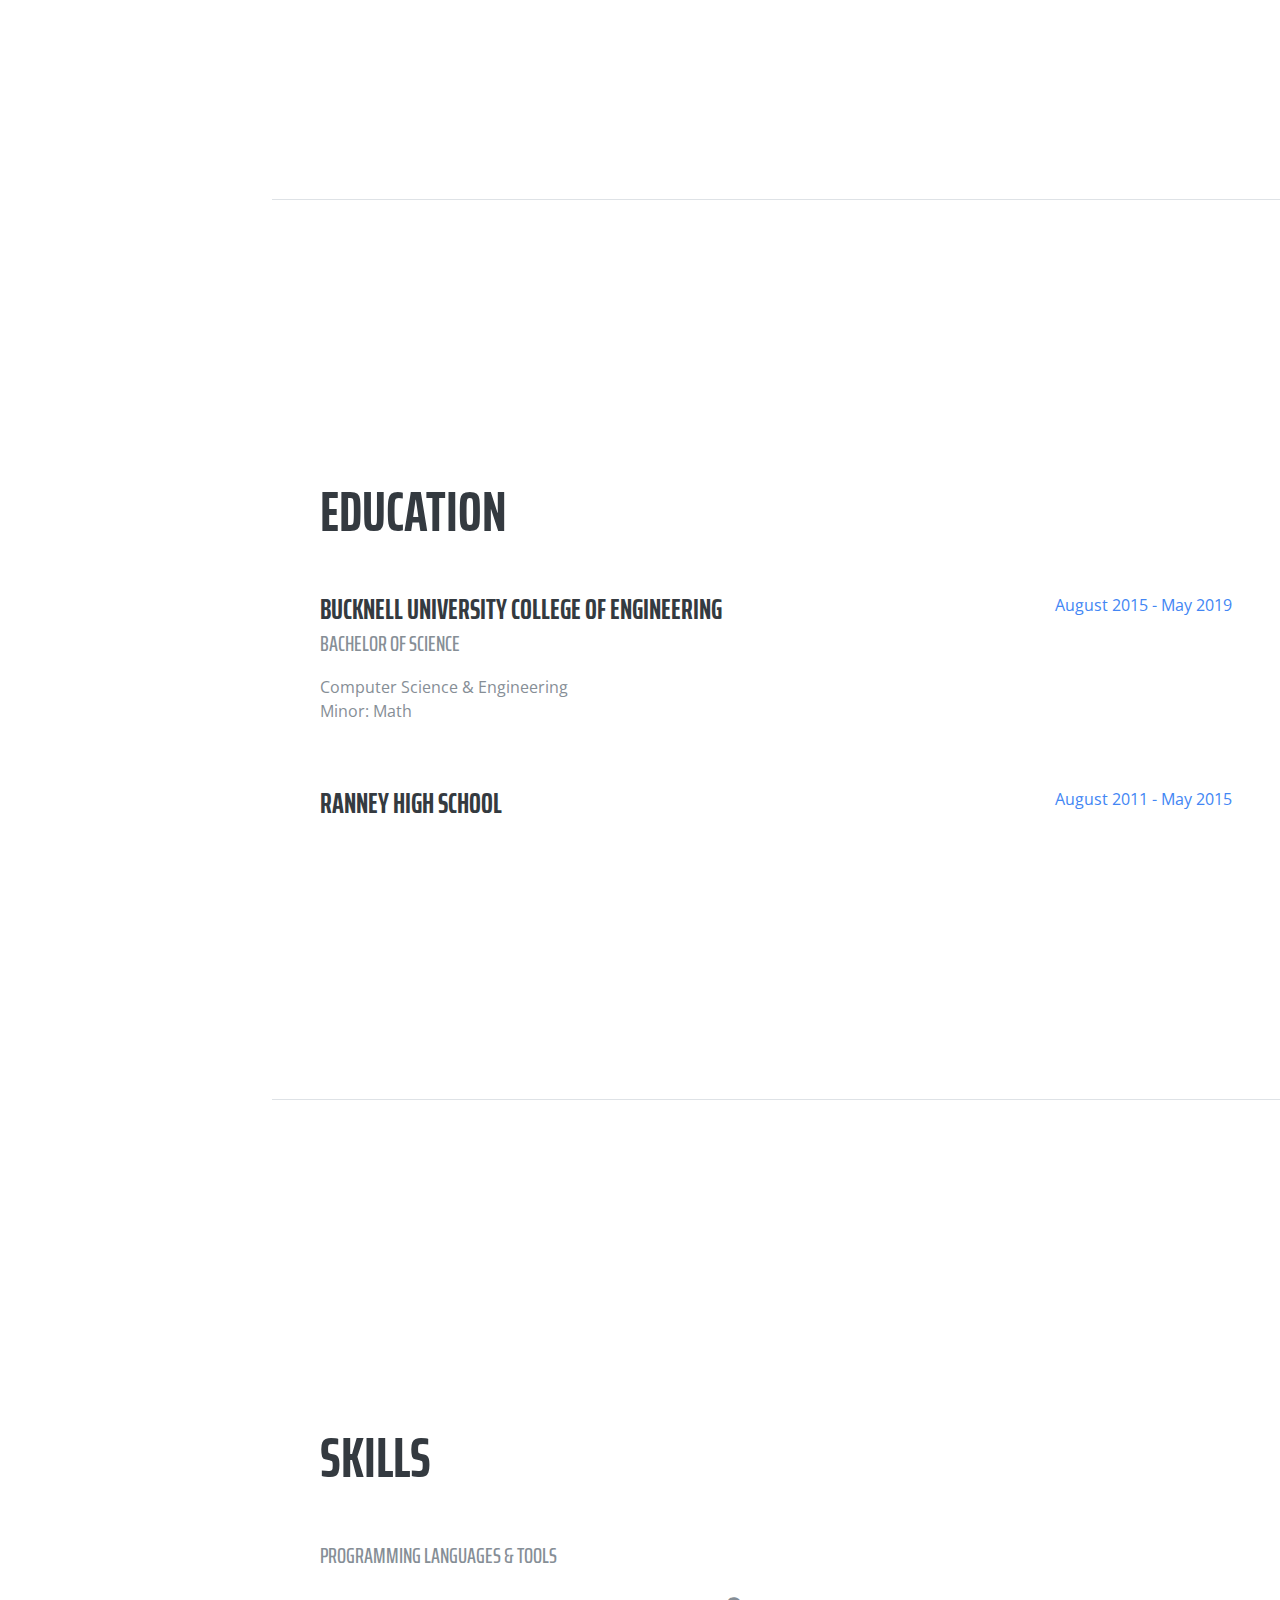
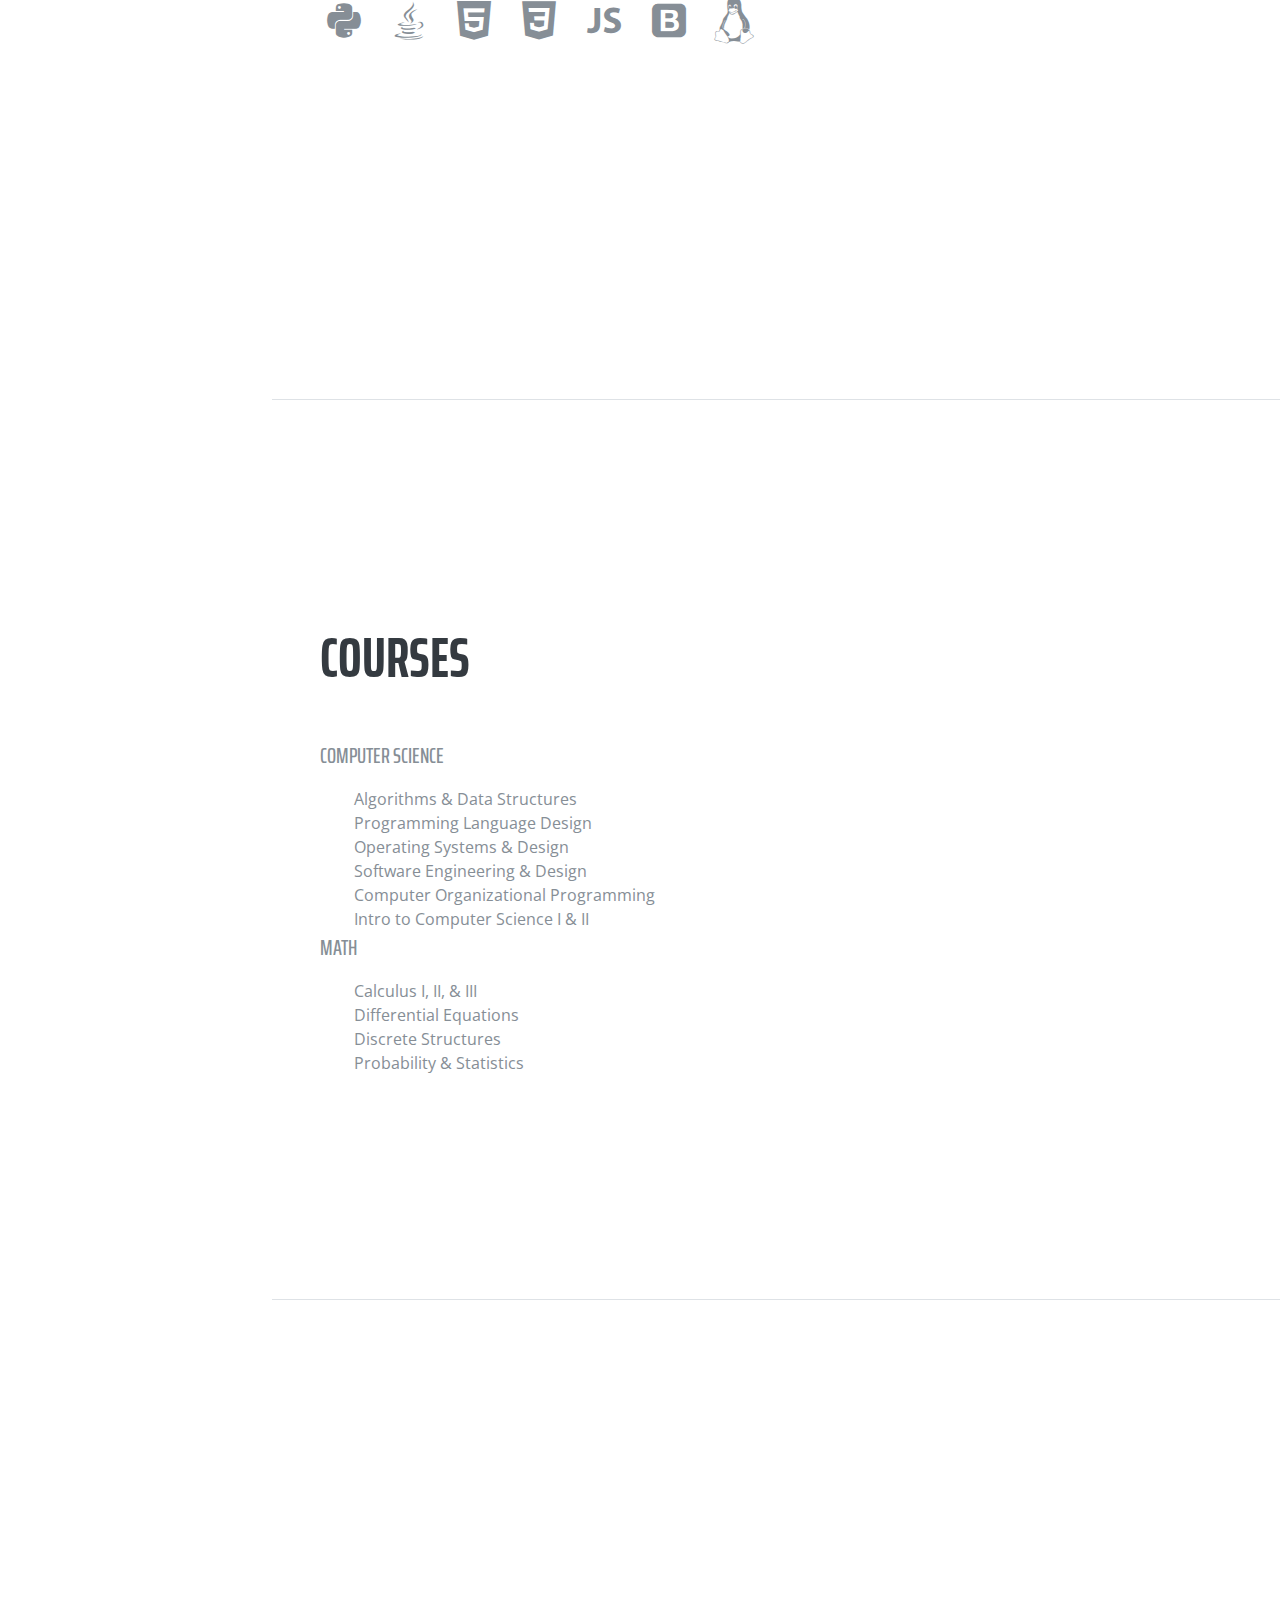
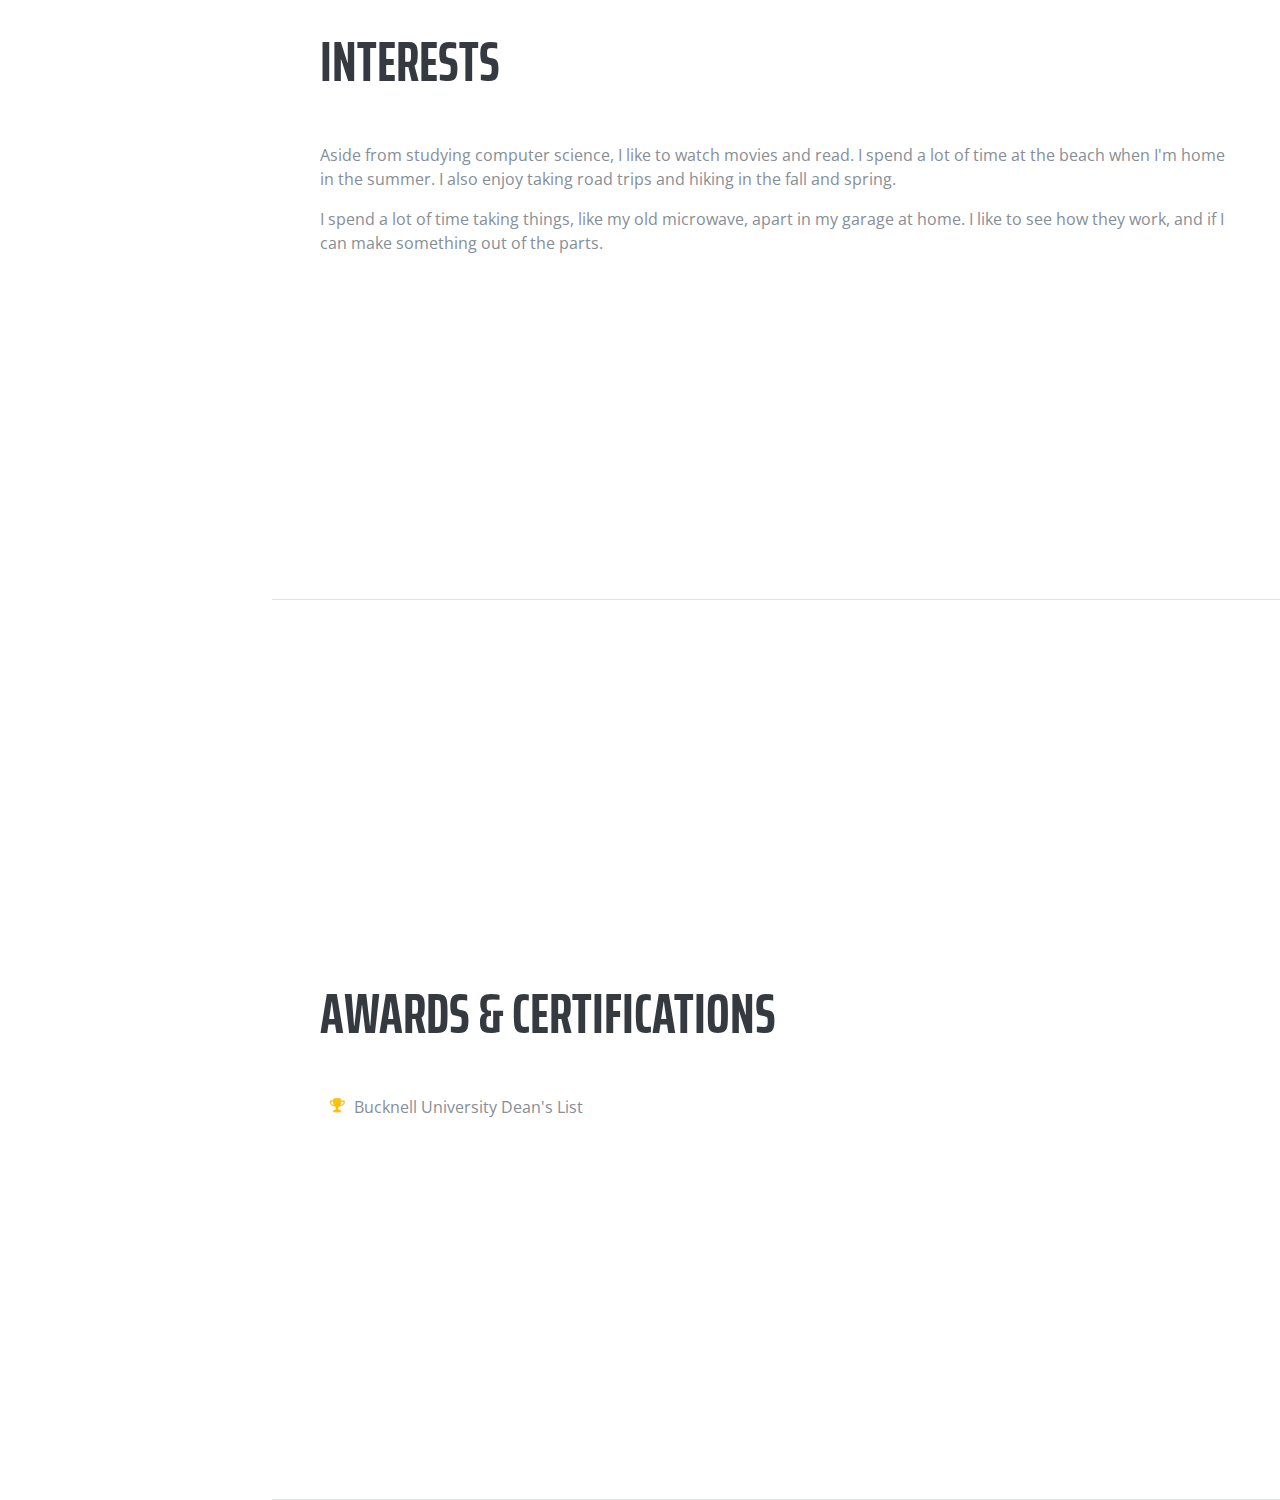
==== commit c2364bbc: "Minor change" ====
--- a/index.html
+++ b/index.html
@@ -282,7 +282,7 @@
           <h2 class="mb-5">Interests</h2>
 
           <p>Aside from studying computer science, I like to watch movies and read. I spend a lot of time at the beach when I'm home in the summer. I also enjoy taking road trips and hiking in the fall and spring. </p>
-          <p>I spend a lot of time taking things like my old microwave, apart in my
+          <p>I spend a lot of time taking things, like my old microwave, apart in my
             garage at home. I like to see how they work, and if I can make something out of the parts.</p>
         </div>
       </section>
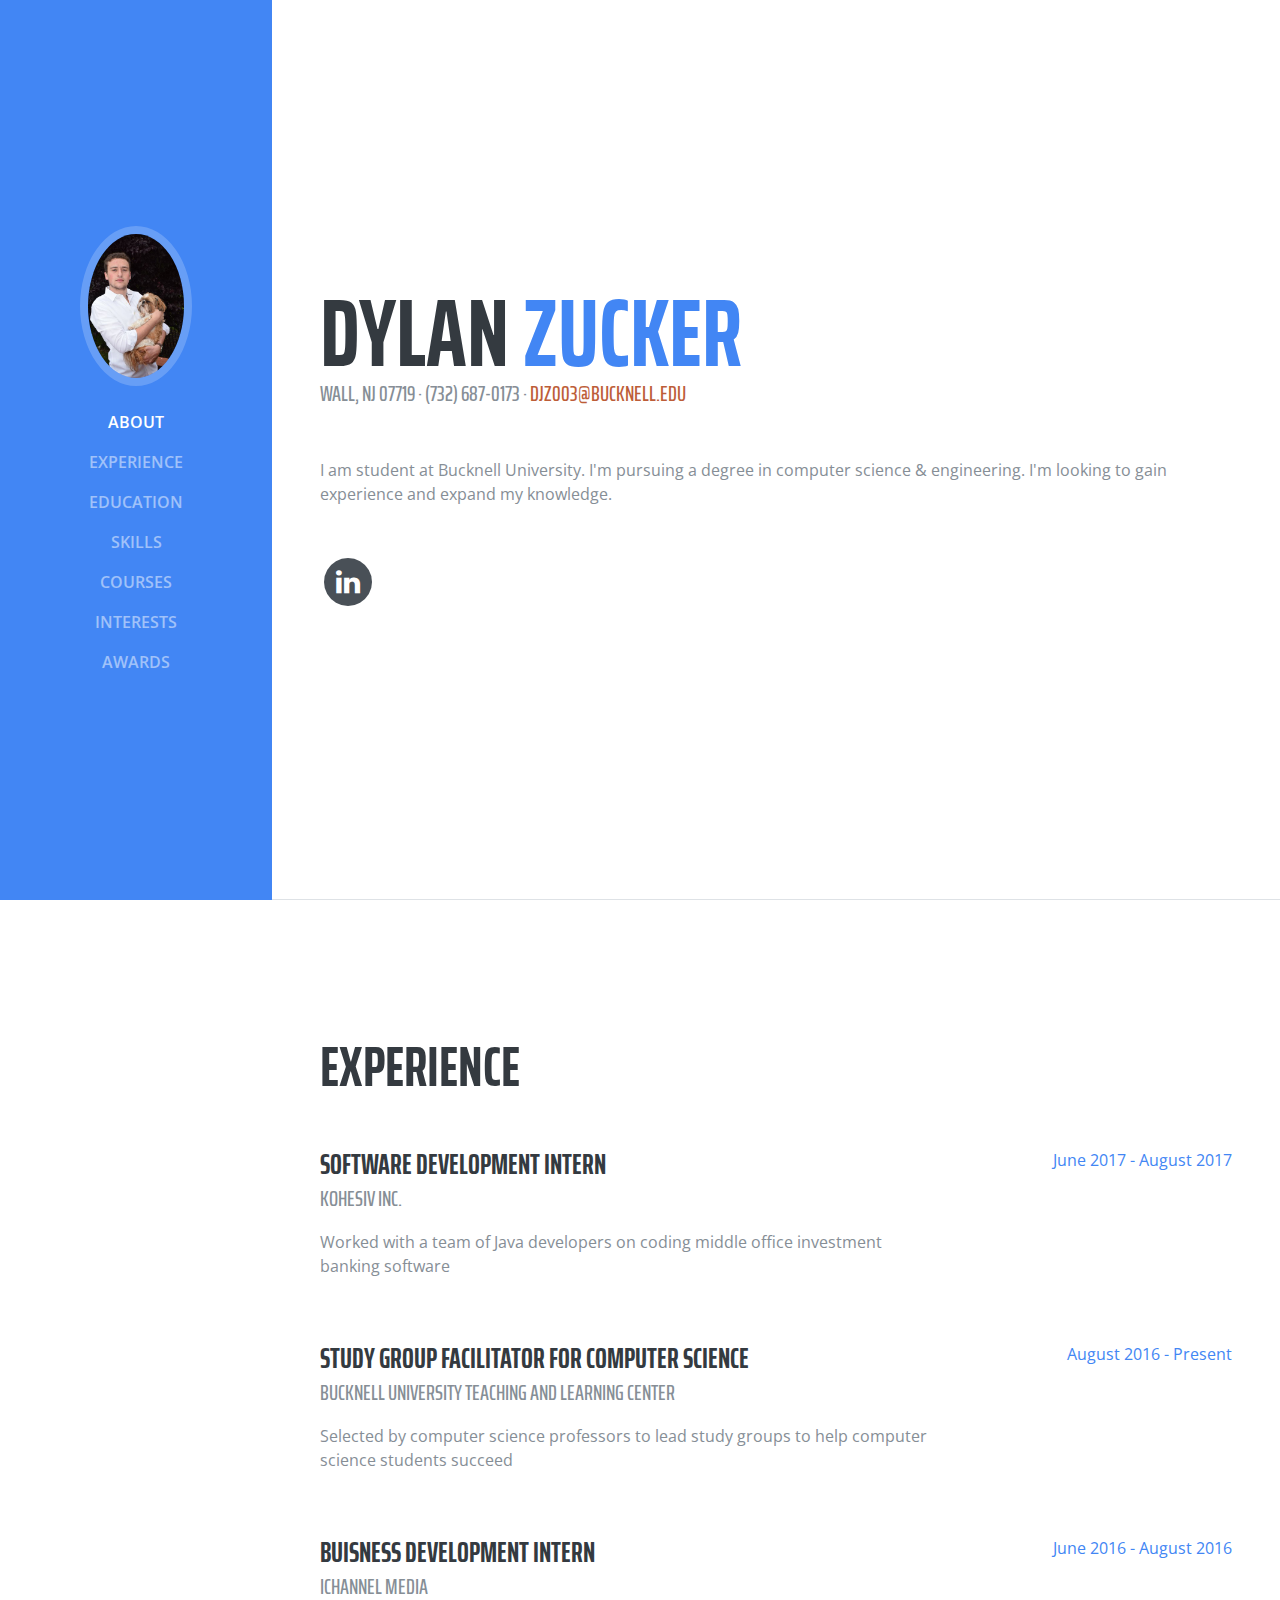
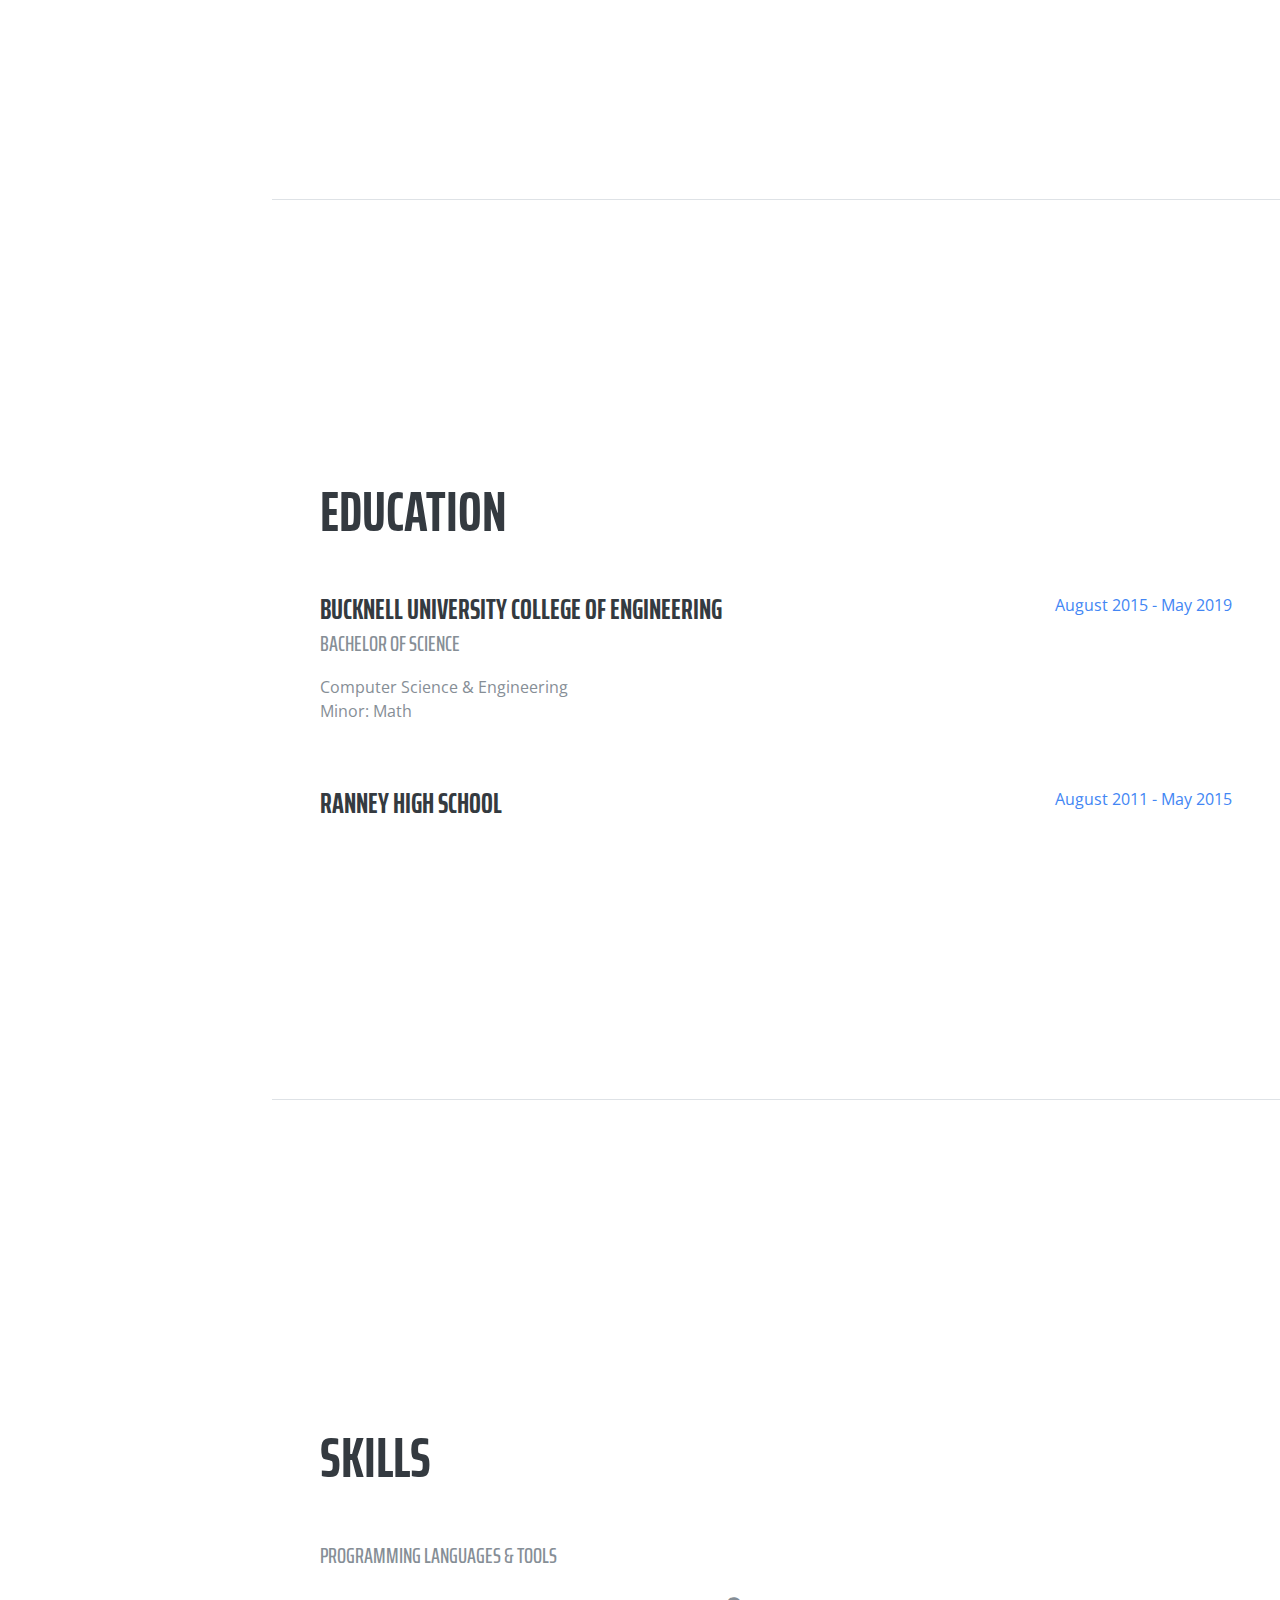
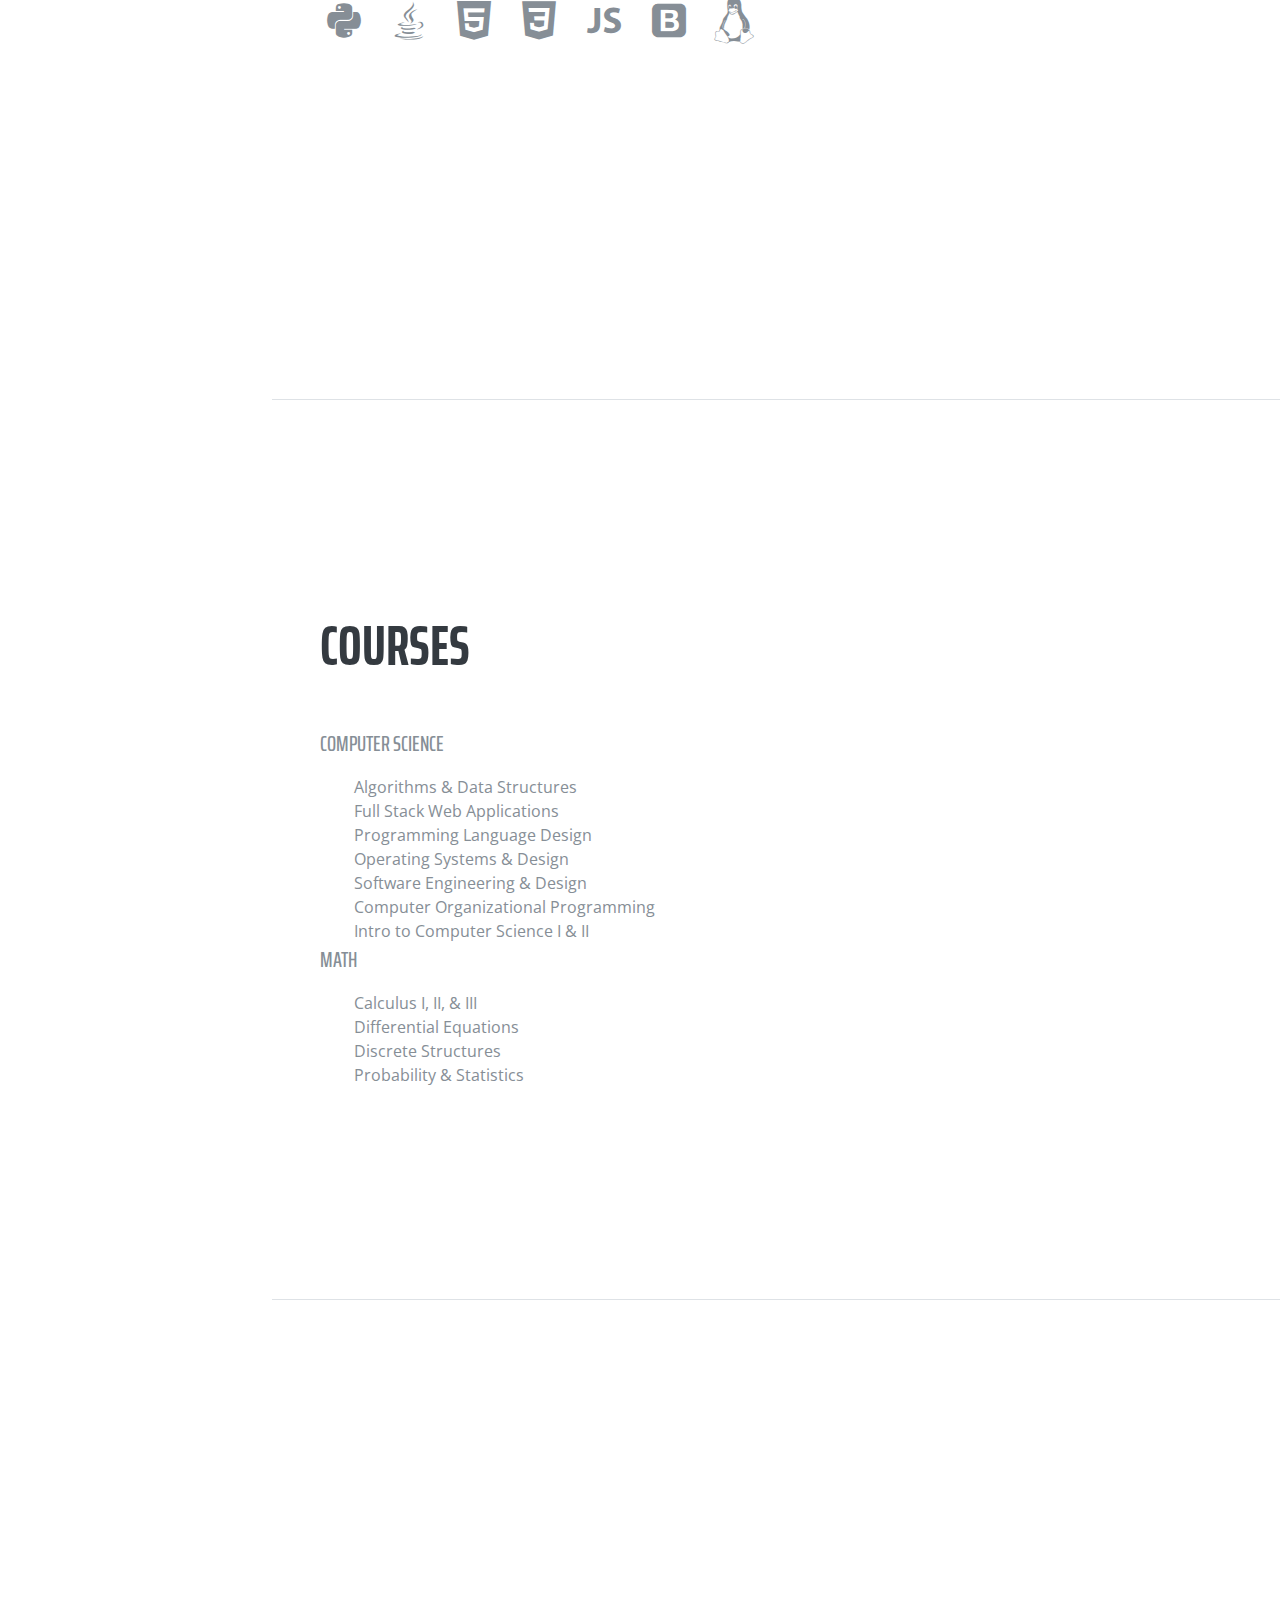
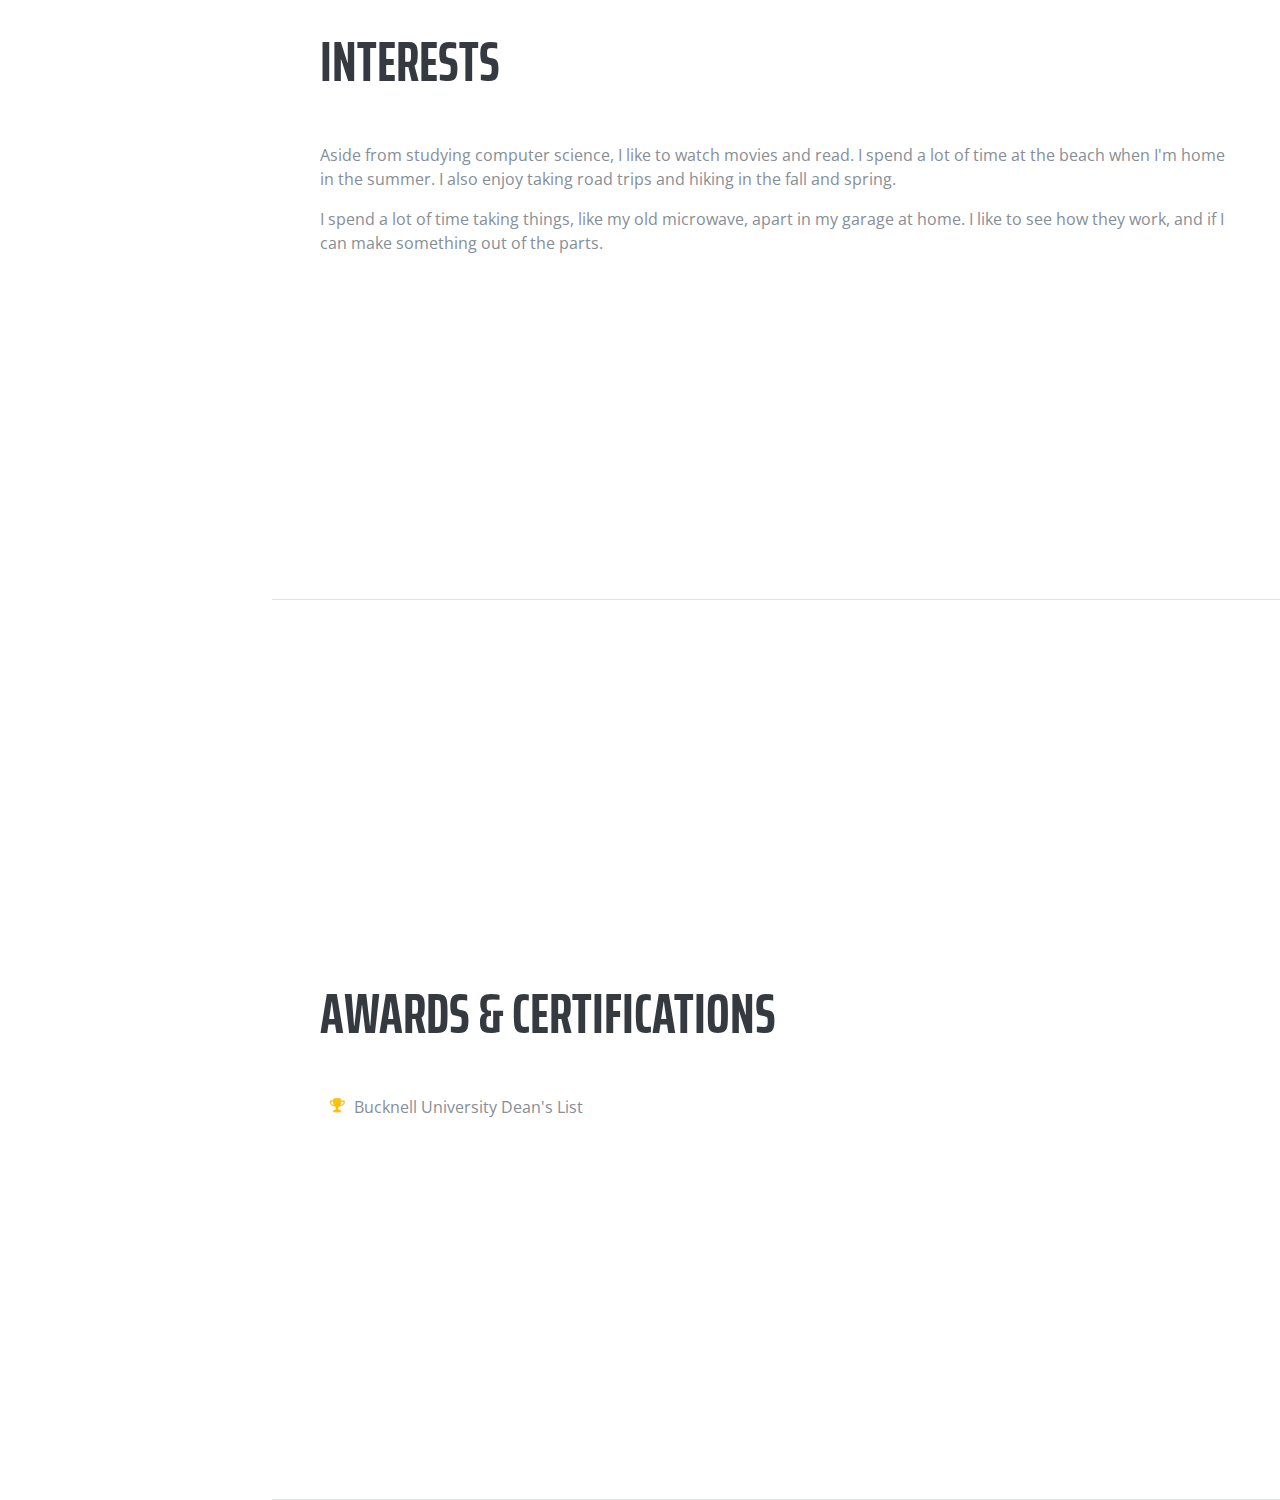
==== commit 7402d29a: "Added Course" ====
--- a/index.html
+++ b/index.html
@@ -242,6 +242,9 @@
               Algorithms &amp; Data Structures
             </li>
             <li>
+              Full Stack Web Applications
+            </li>
+            <li>
               Programming Language Design
             </li>
             <li>
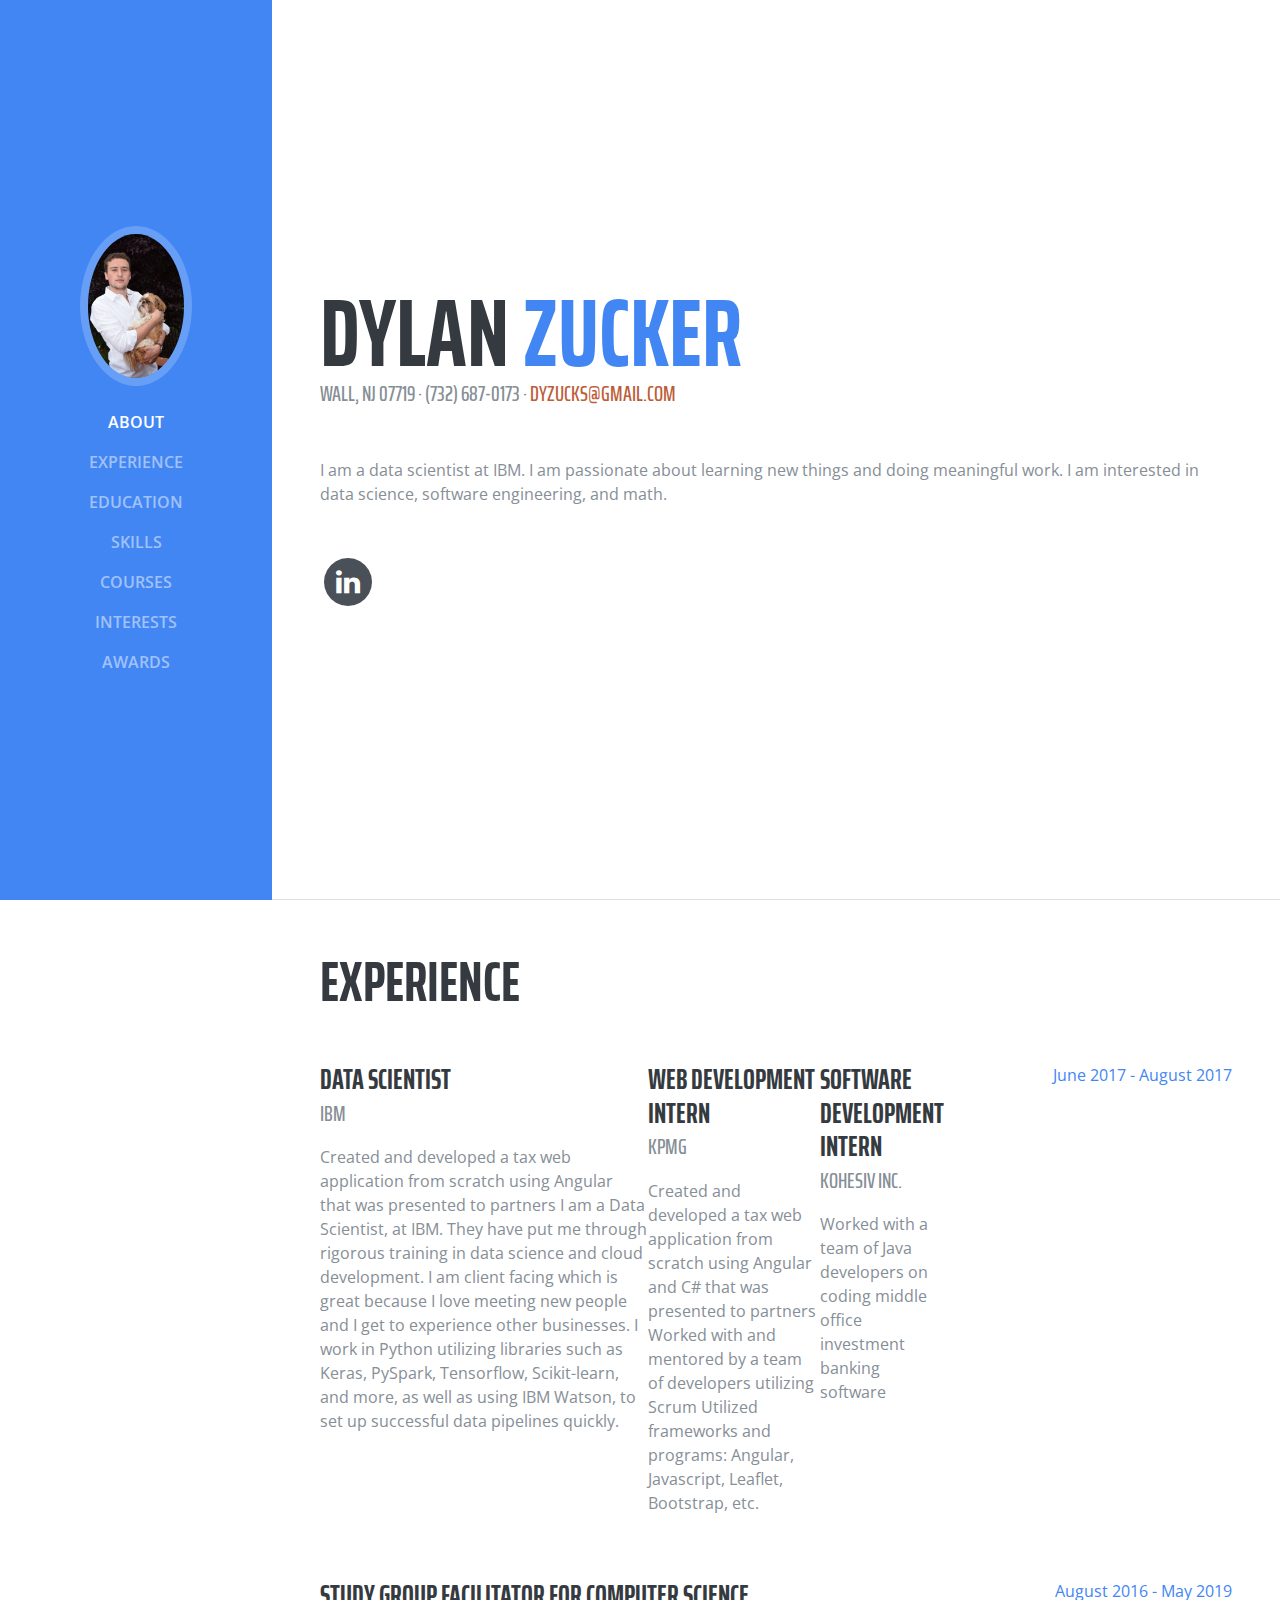
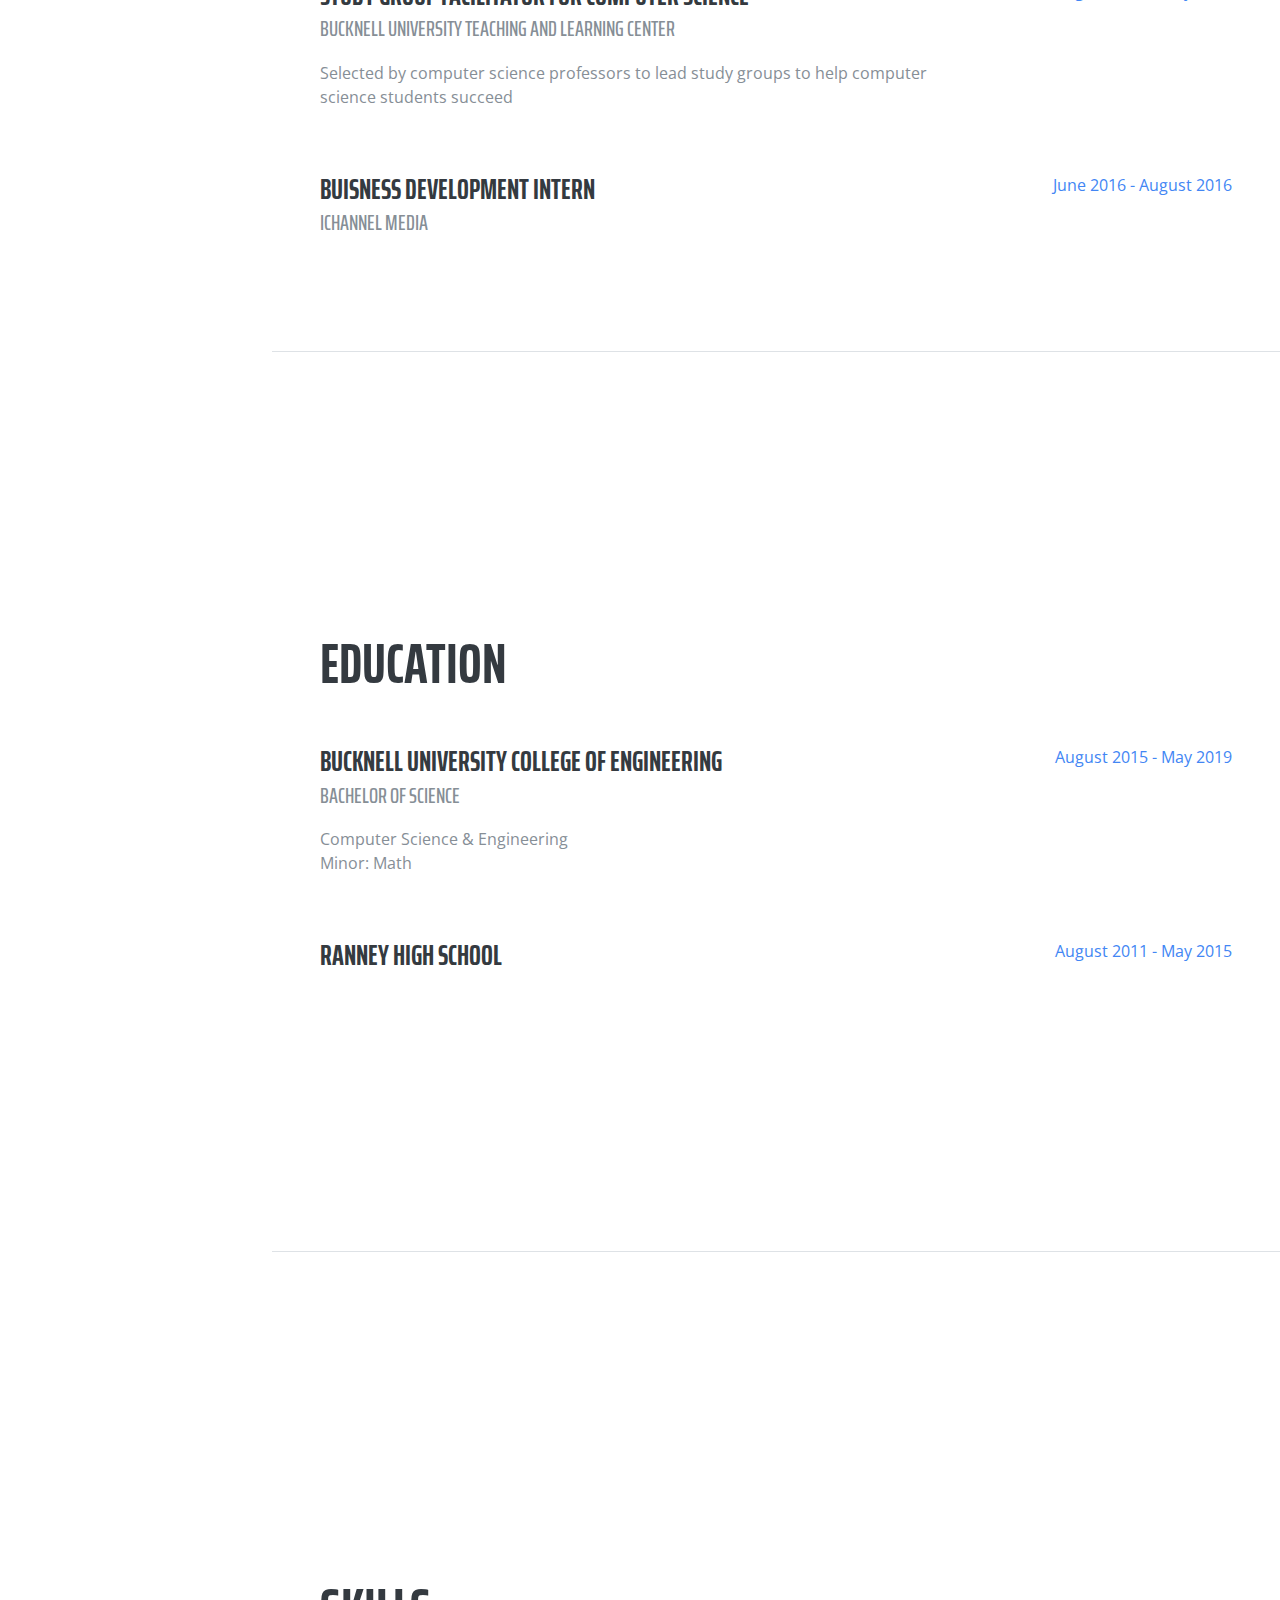
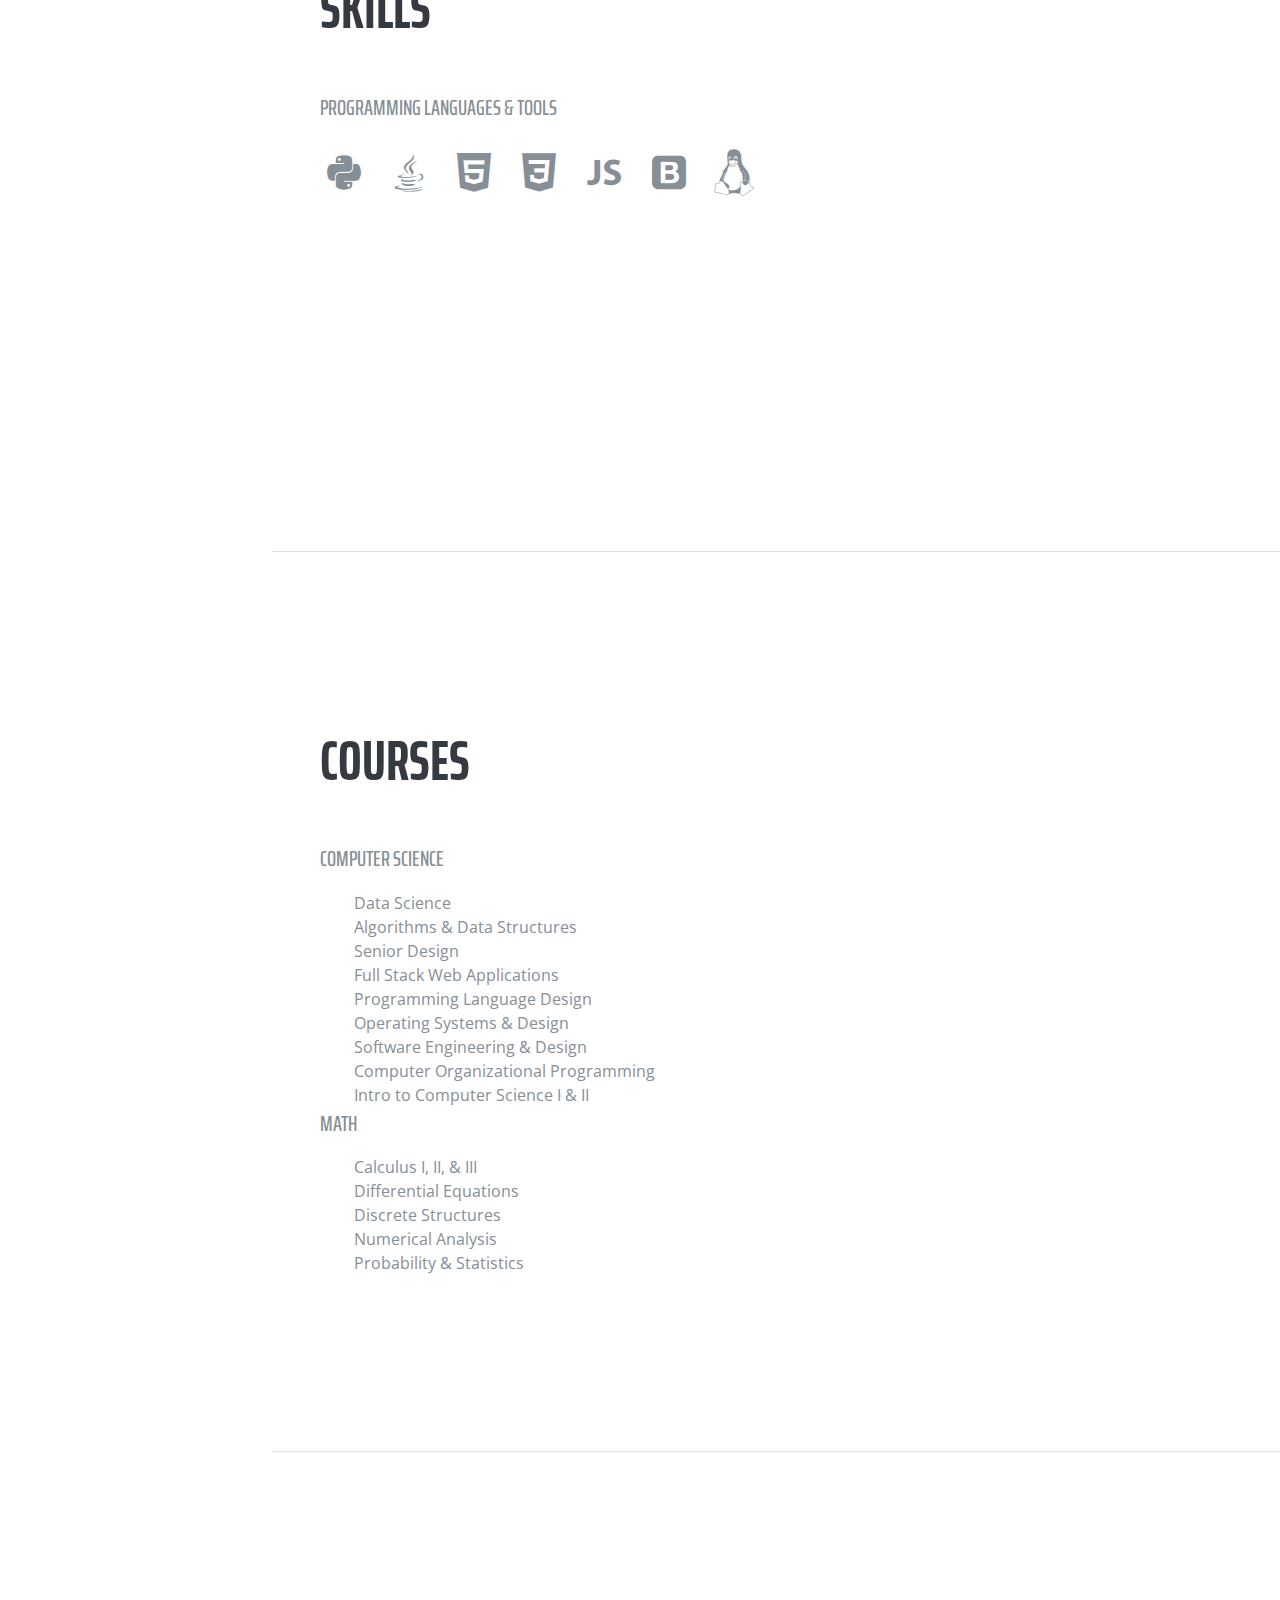
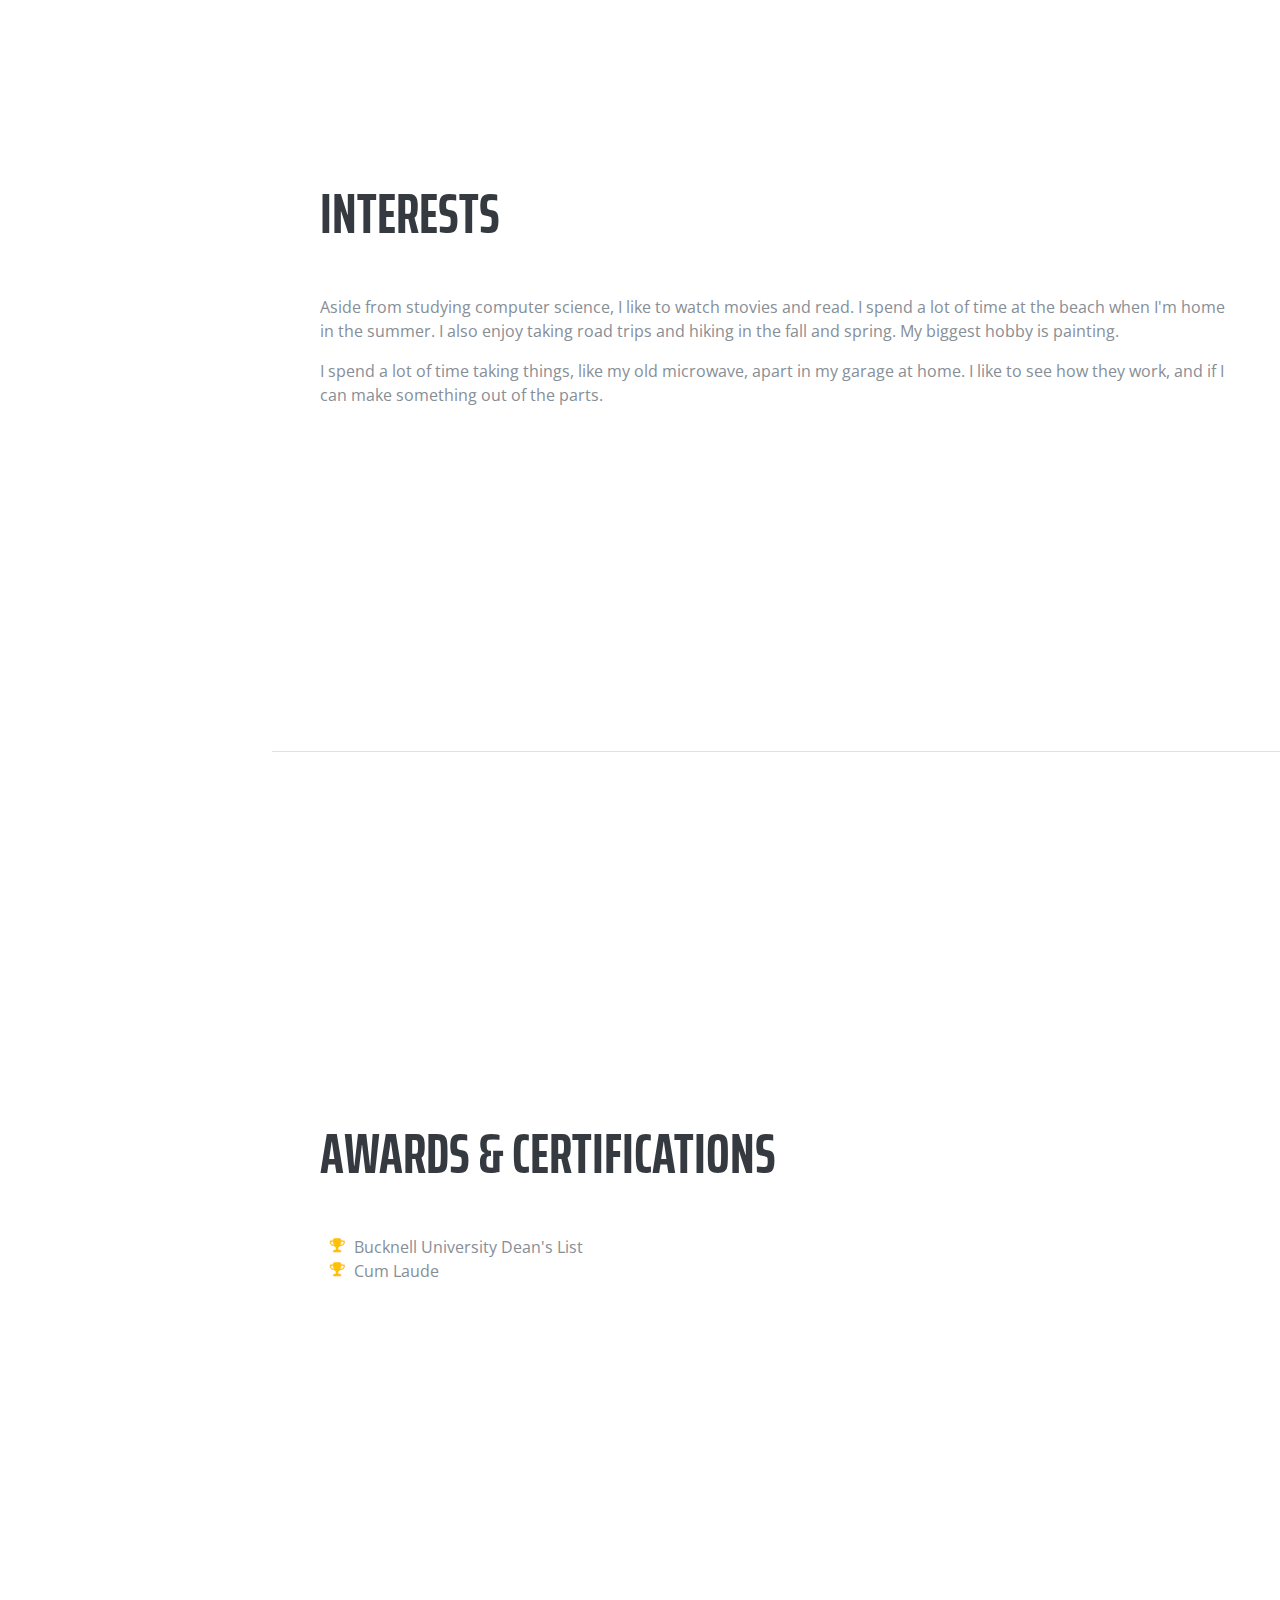
==== commit c489b681: "Updates" ====
--- a/index.html
+++ b/index.html
@@ -72,9 +72,9 @@
             <span class="text-primary">Zucker</span>
           </h1>
           <div class="subheading mb-5">Wall, NJ 07719 · (732) 687-0173 ·
-            <a href="mailto:djz003@bucknell.edu">djz003@bucknell.edu</a>
-          </div>
-          <p class="mb-5">I am student at Bucknell University. I'm pursuing a degree in computer science &amp; engineering. I'm looking to gain experience and expand my knowledge. </p>
+            <a href="mailto:djyzucks@gmail.com">dyzucks@gmail.com</a>
+          </div>
+          <p class="mb-5">I am a data scientist at IBM. I am passionate about learning new things and doing meaningful work. I am interested in data science, software engineering, and math.</p>
 
           <ul class="list-inline list-social-icons mb-0">
             <li class="list-inline-item">
@@ -105,6 +105,23 @@
 
           <div class="resume-item d-flex flex-column flex-md-row mb-5">
             <div class="resume-content mr-auto">
+              <h3 class="mb-0">Data Scientist</h3>
+              <div class="subheading mb-3">IBM</div>
+              <p>
+                Created and developed a tax web application from scratch using Angular that was presented to partners
+                I am a Data Scientist, at IBM. They have put me through rigorous training in data science and cloud development. I am client facing which is great because I love meeting new people and I get to experience other businesses. I work in Python utilizing libraries such as Keras, PySpark, Tensorflow, Scikit-learn, and more, as well as using IBM Watson, to set up successful data pipelines quickly.
+              </p>
+            </div>
+            <div class="resume-content mr-auto">
+              <h3 class="mb-0">Web Development Intern</h3>
+              <div class="subheading mb-3">KPMG</div>
+              <p>
+                Created and developed a tax web application from scratch using Angular and C# that was presented to partners
+                Worked with and mentored by a team of developers utilizing Scrum
+                Utilized frameworks and programs: Angular, Javascript, Leaflet, Bootstrap, etc.
+              </p>
+            </div>
+            <div class="resume-content mr-auto">
               <h3 class="mb-0">Software Development Intern</h3>
               <div class="subheading mb-3">Kohesiv Inc.</div>
               <p>Worked with a team of Java developers on coding middle office investment banking software</p>
@@ -121,7 +138,7 @@
               <p>Selected by computer science professors to lead study groups to help computer science students succeed</p>
             </div>
             <div class="resume-date text-md-right">
-              <span class="text-primary">August 2016 - Present</span>
+              <span class="text-primary">August 2016 - May 2019</span>
             </div>
           </div>
 
@@ -239,9 +256,15 @@
           <div class="subheading mb-3">Computer Science</div>
           <ul class="fa-ul mb-0">
             <li>
+              Data Science
+            </li>
+            <li>
               Algorithms &amp; Data Structures
             </li>
             <li>
+              Senior Design
+            </li>
+            <li>
               Full Stack Web Applications
             </li>
             <li>
@@ -256,7 +279,6 @@
             <li>
               Computer Organizational Programming
             </li>
-
             <li>
               Intro to Computer Science I &amp; II
             </li>
@@ -274,6 +296,9 @@
                 Discrete Structures
             </li>
             <li>
+              Numerical Analysis
+            </li>
+            <li>
               Probability &amp; Statistics
             </li>
           </ul>
@@ -284,7 +309,9 @@
         <div class="my-auto">
           <h2 class="mb-5">Interests</h2>
 
-          <p>Aside from studying computer science, I like to watch movies and read. I spend a lot of time at the beach when I'm home in the summer. I also enjoy taking road trips and hiking in the fall and spring. </p>
+          <p>Aside from studying computer science, I like to watch movies and read. I spend a lot of time at the beach when I'm home in the summer. I also enjoy taking road trips and hiking in the fall and spring.
+              My biggest hobby is painting.
+           </p>
           <p>I spend a lot of time taking things, like my old microwave, apart in my
             garage at home. I like to see how they work, and if I can make something out of the parts.</p>
         </div>
@@ -298,7 +325,13 @@
             <li>
               <i class="fa-li fa fa-trophy text-warning"></i>
               Bucknell University Dean's List
-            </li>
+
+            </li>
+            <li>
+              <i class="fa-li fa fa-trophy text-warning"></i>
+              Cum Laude
+            </li>
+
             <!--
             <li>
               <i class="fa-li fa fa-trophy text-warning"></i>
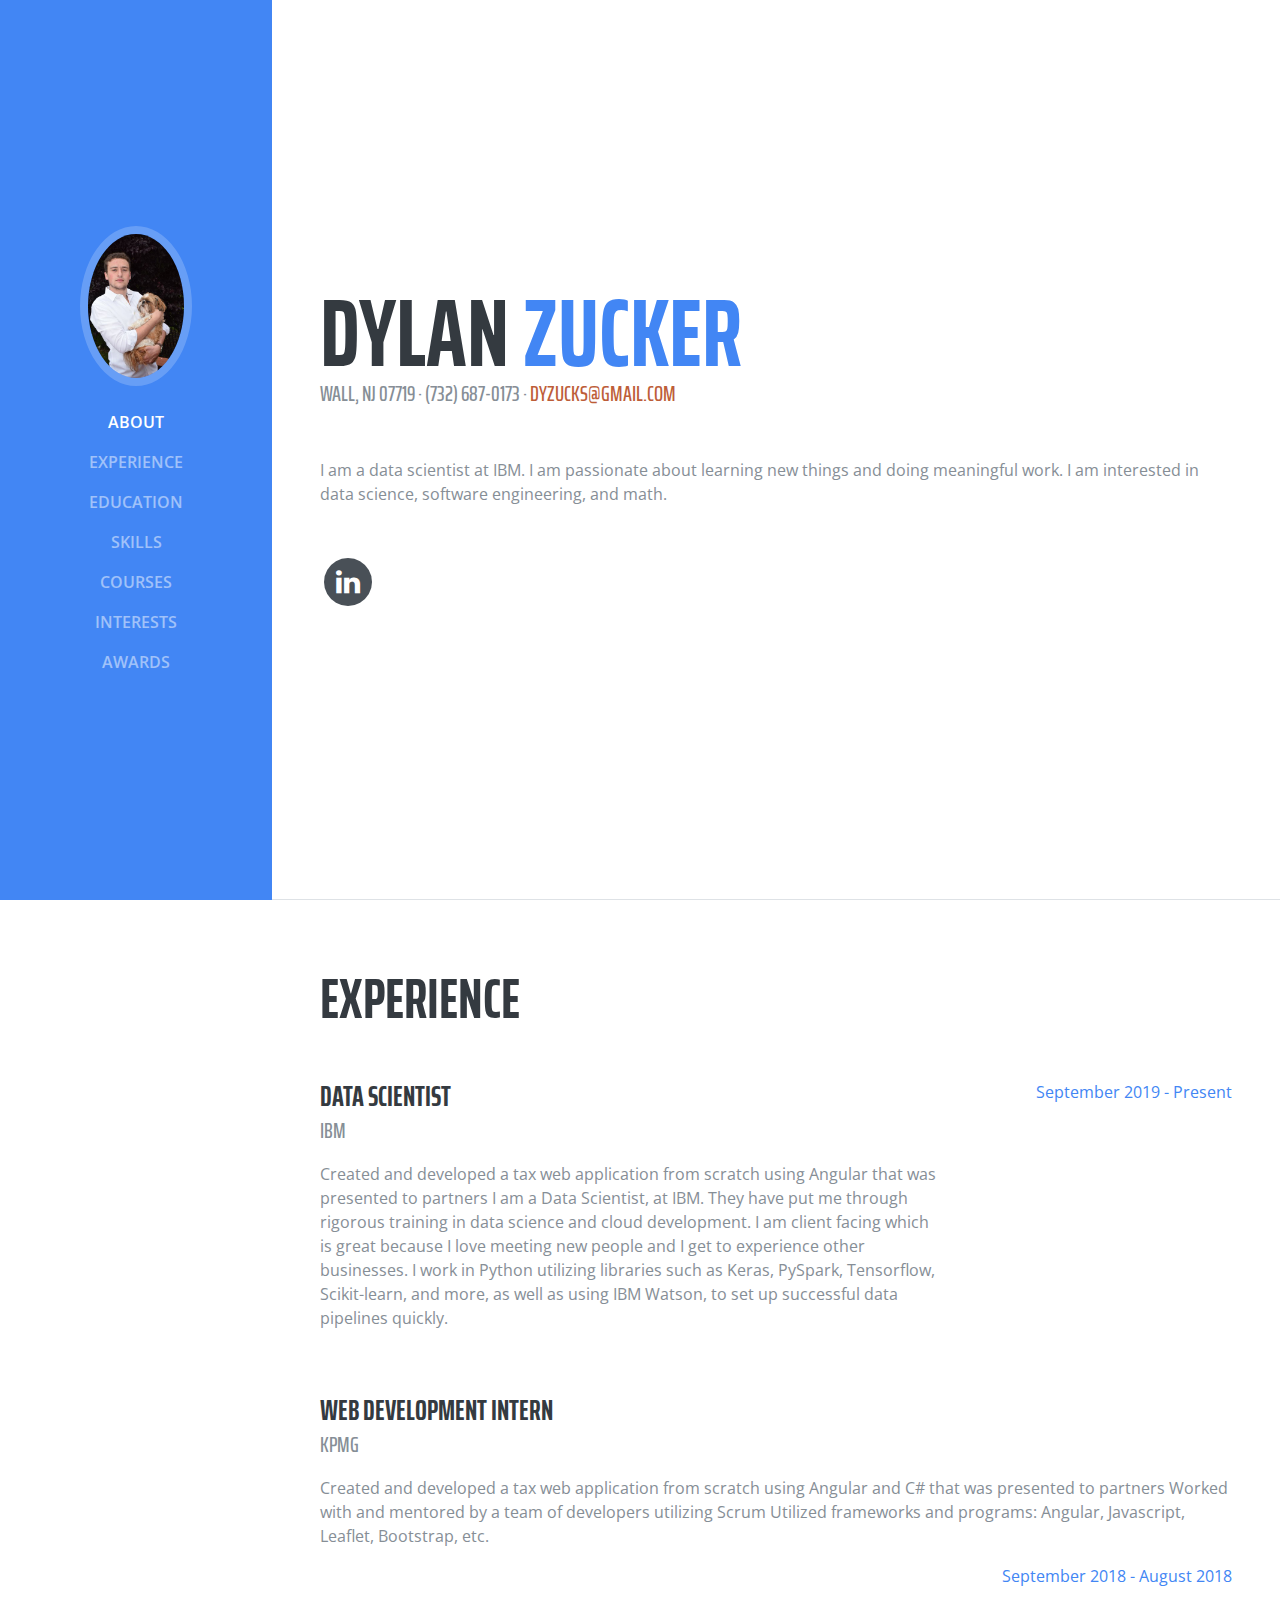
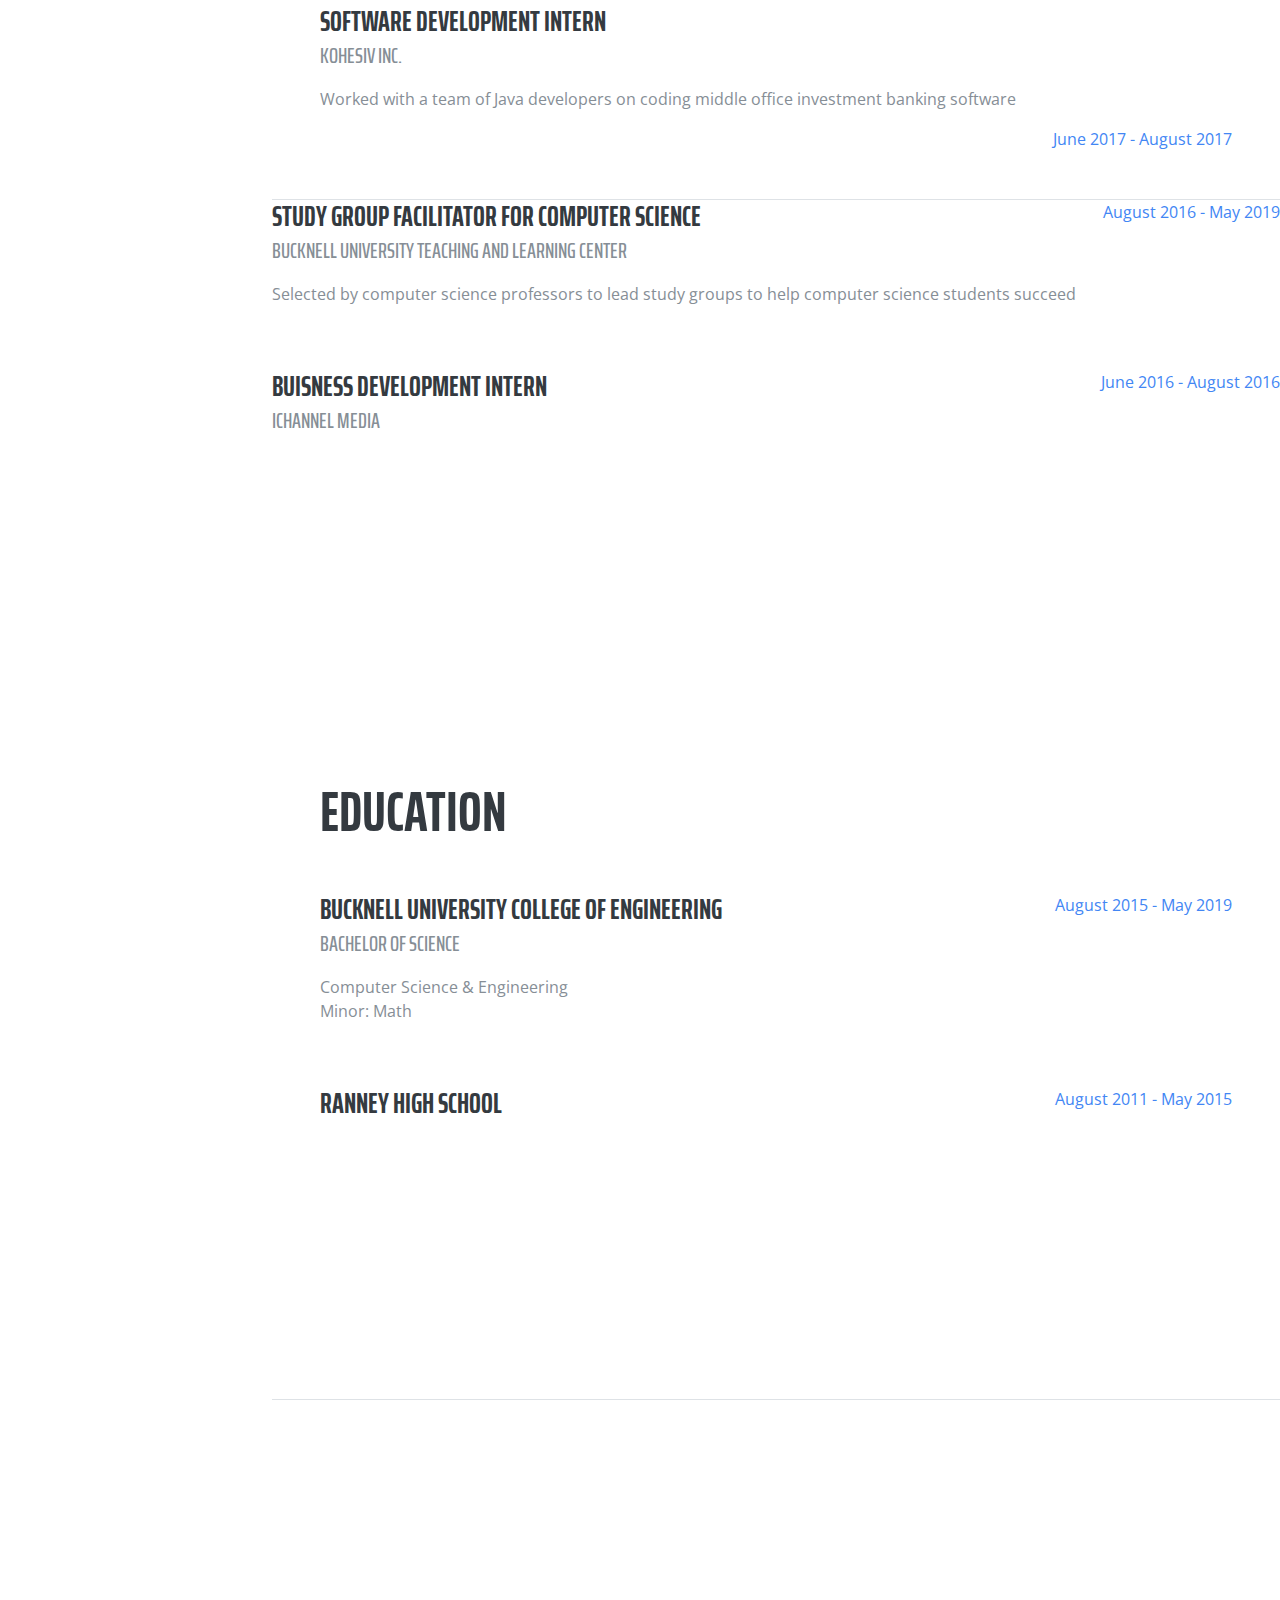
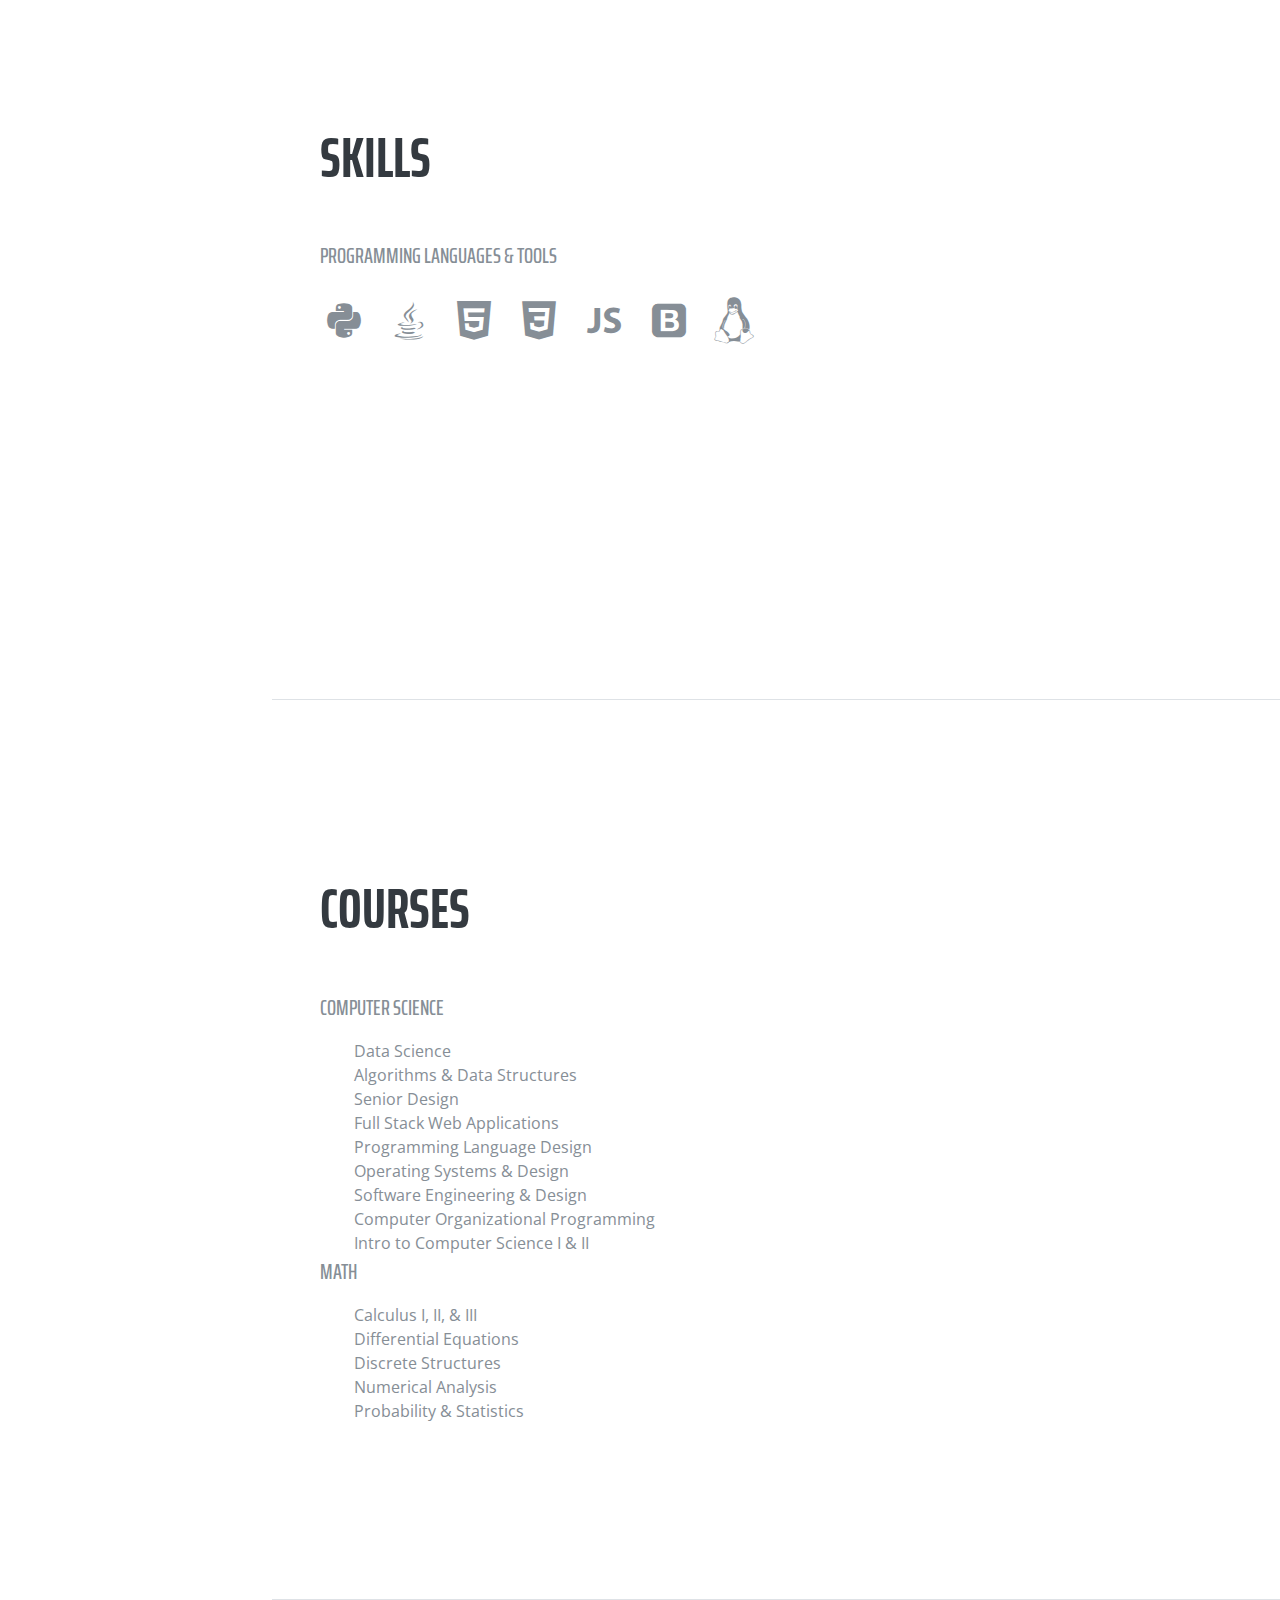
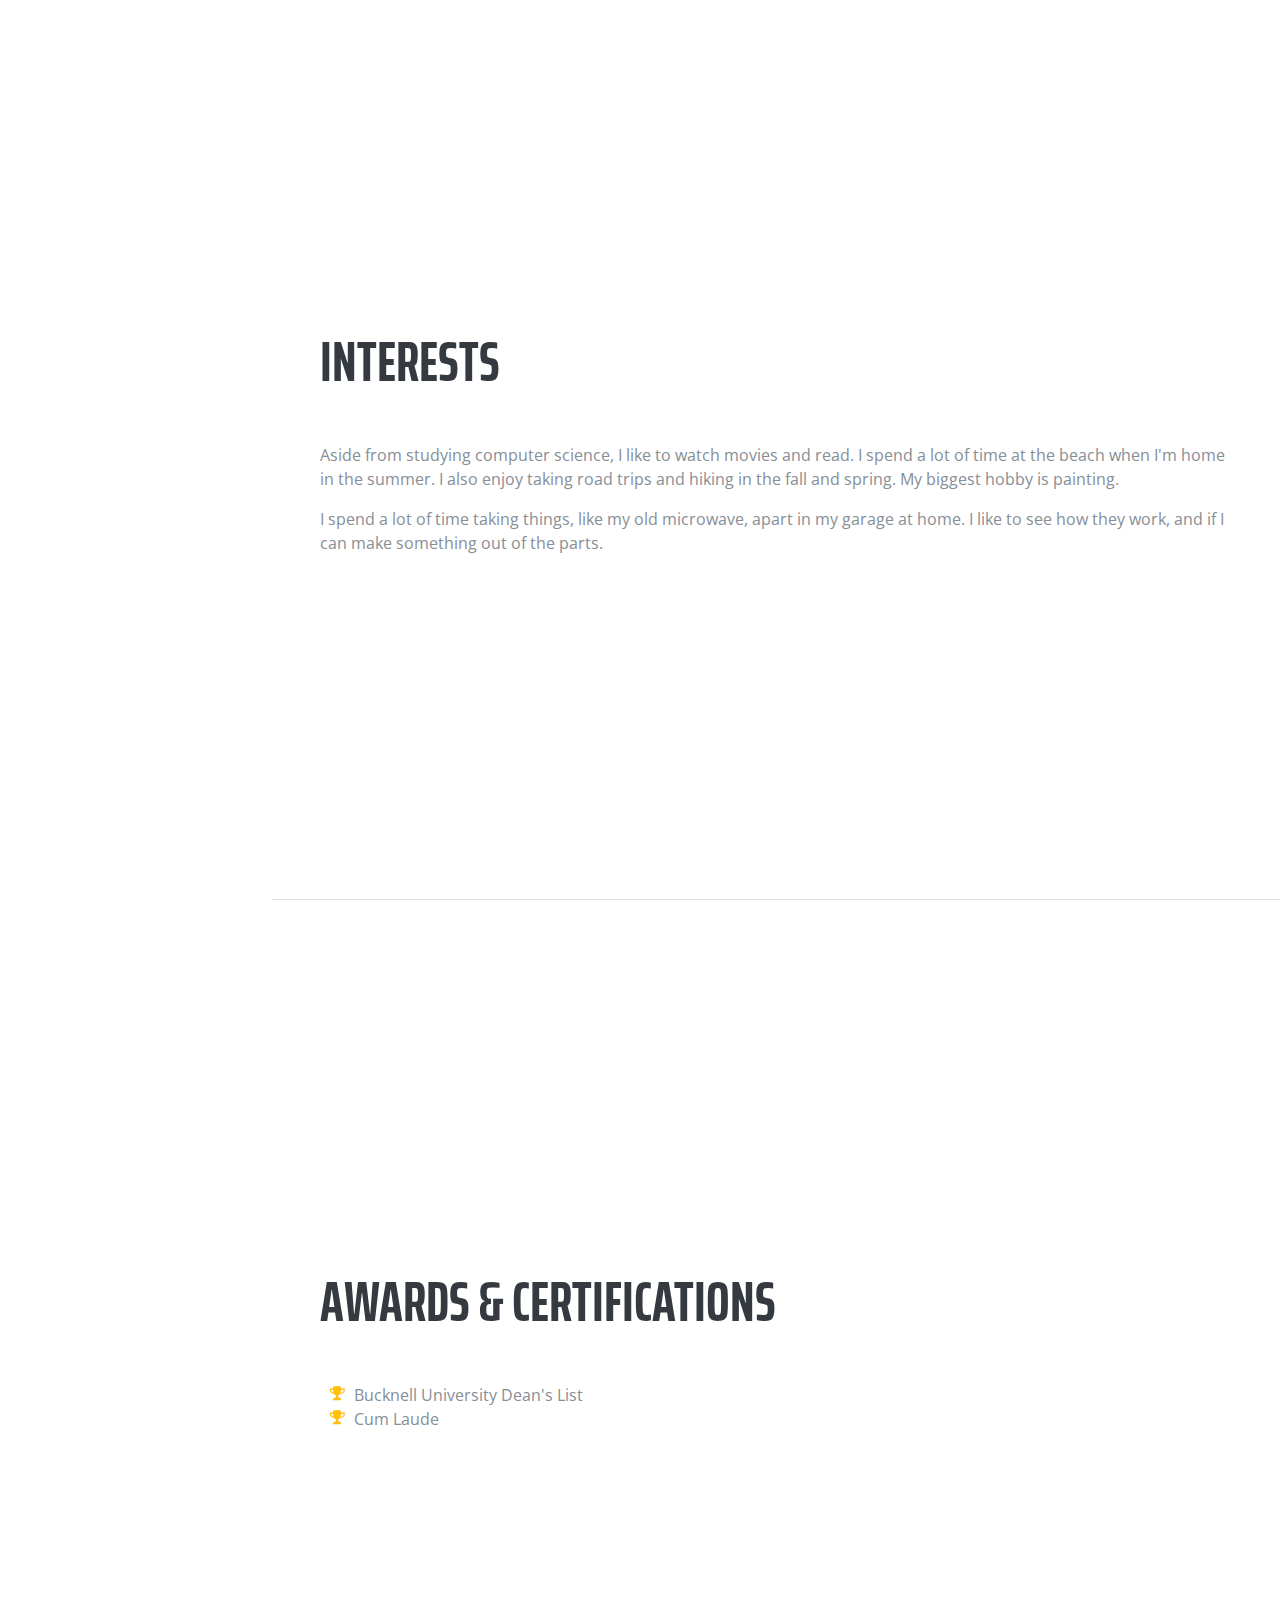
==== commit 4bf98b12: "Bug fixes" ====
--- a/index.html
+++ b/index.html
@@ -112,6 +112,10 @@
                 I am a Data Scientist, at IBM. They have put me through rigorous training in data science and cloud development. I am client facing which is great because I love meeting new people and I get to experience other businesses. I work in Python utilizing libraries such as Keras, PySpark, Tensorflow, Scikit-learn, and more, as well as using IBM Watson, to set up successful data pipelines quickly.
               </p>
             </div>
+            <div class="resume-date text-md-right">
+              <span class="text-primary">September 2019 - Present</span>
+            </div>
+          </div>
             <div class="resume-content mr-auto">
               <h3 class="mb-0">Web Development Intern</h3>
               <div class="subheading mb-3">KPMG</div>
@@ -121,6 +125,10 @@
                 Utilized frameworks and programs: Angular, Javascript, Leaflet, Bootstrap, etc.
               </p>
             </div>
+            <div class="resume-date text-md-right">
+              <span class="text-primary">September 2018 - August 2018</span>
+            </div>
+          </div>
             <div class="resume-content mr-auto">
               <h3 class="mb-0">Software Development Intern</h3>
               <div class="subheading mb-3">Kohesiv Inc.</div>
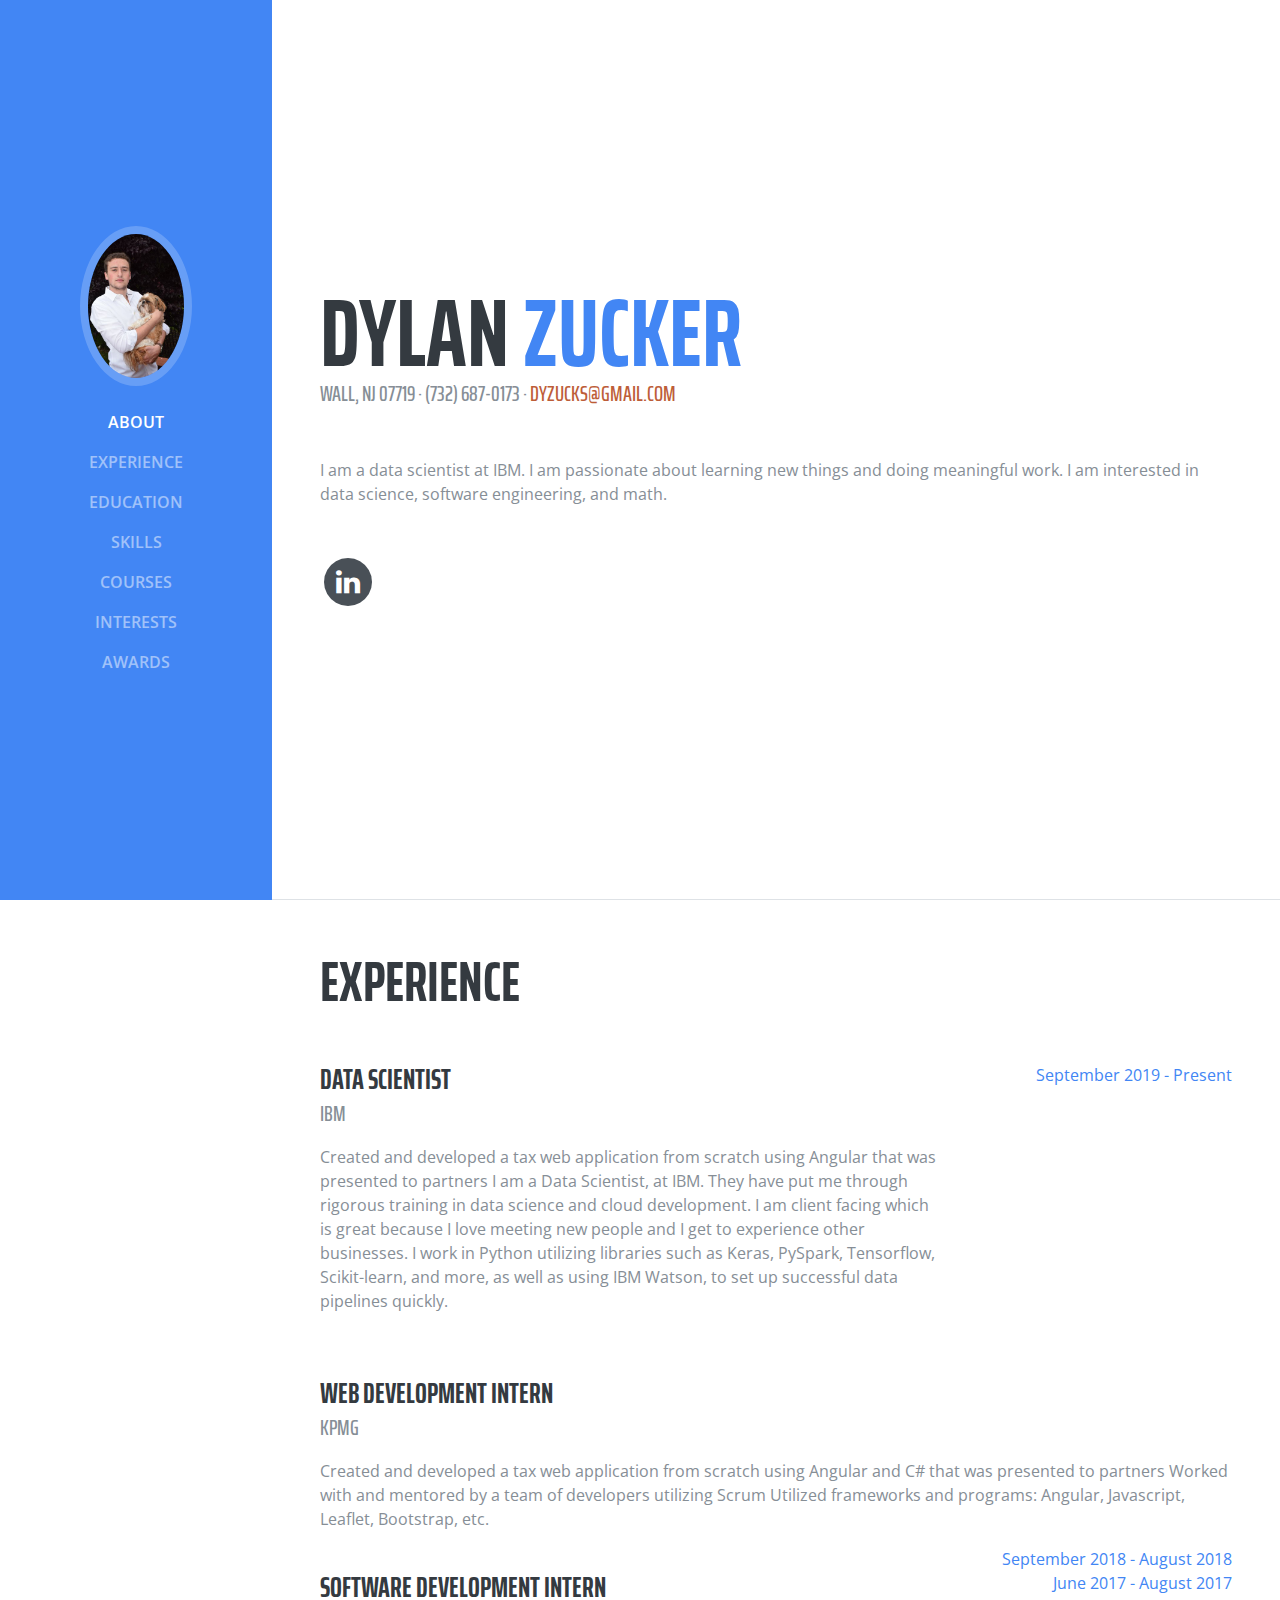
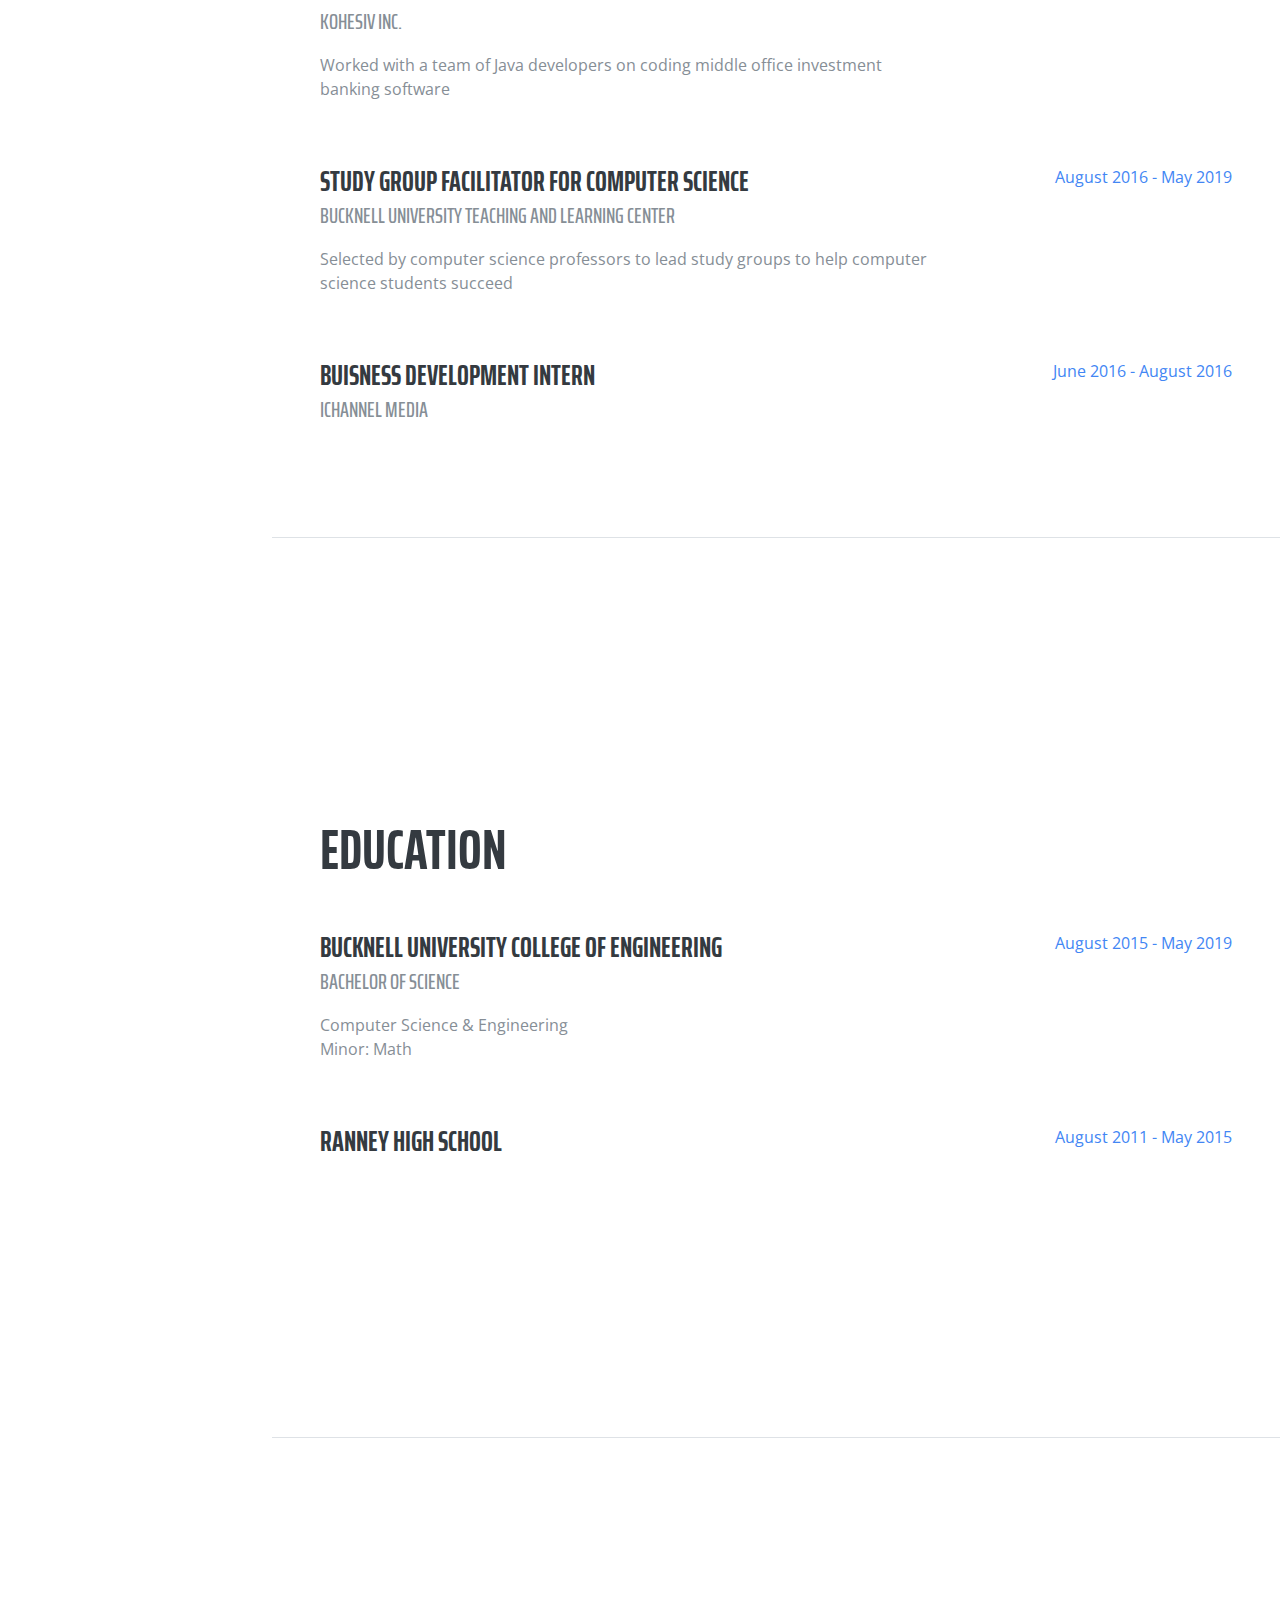
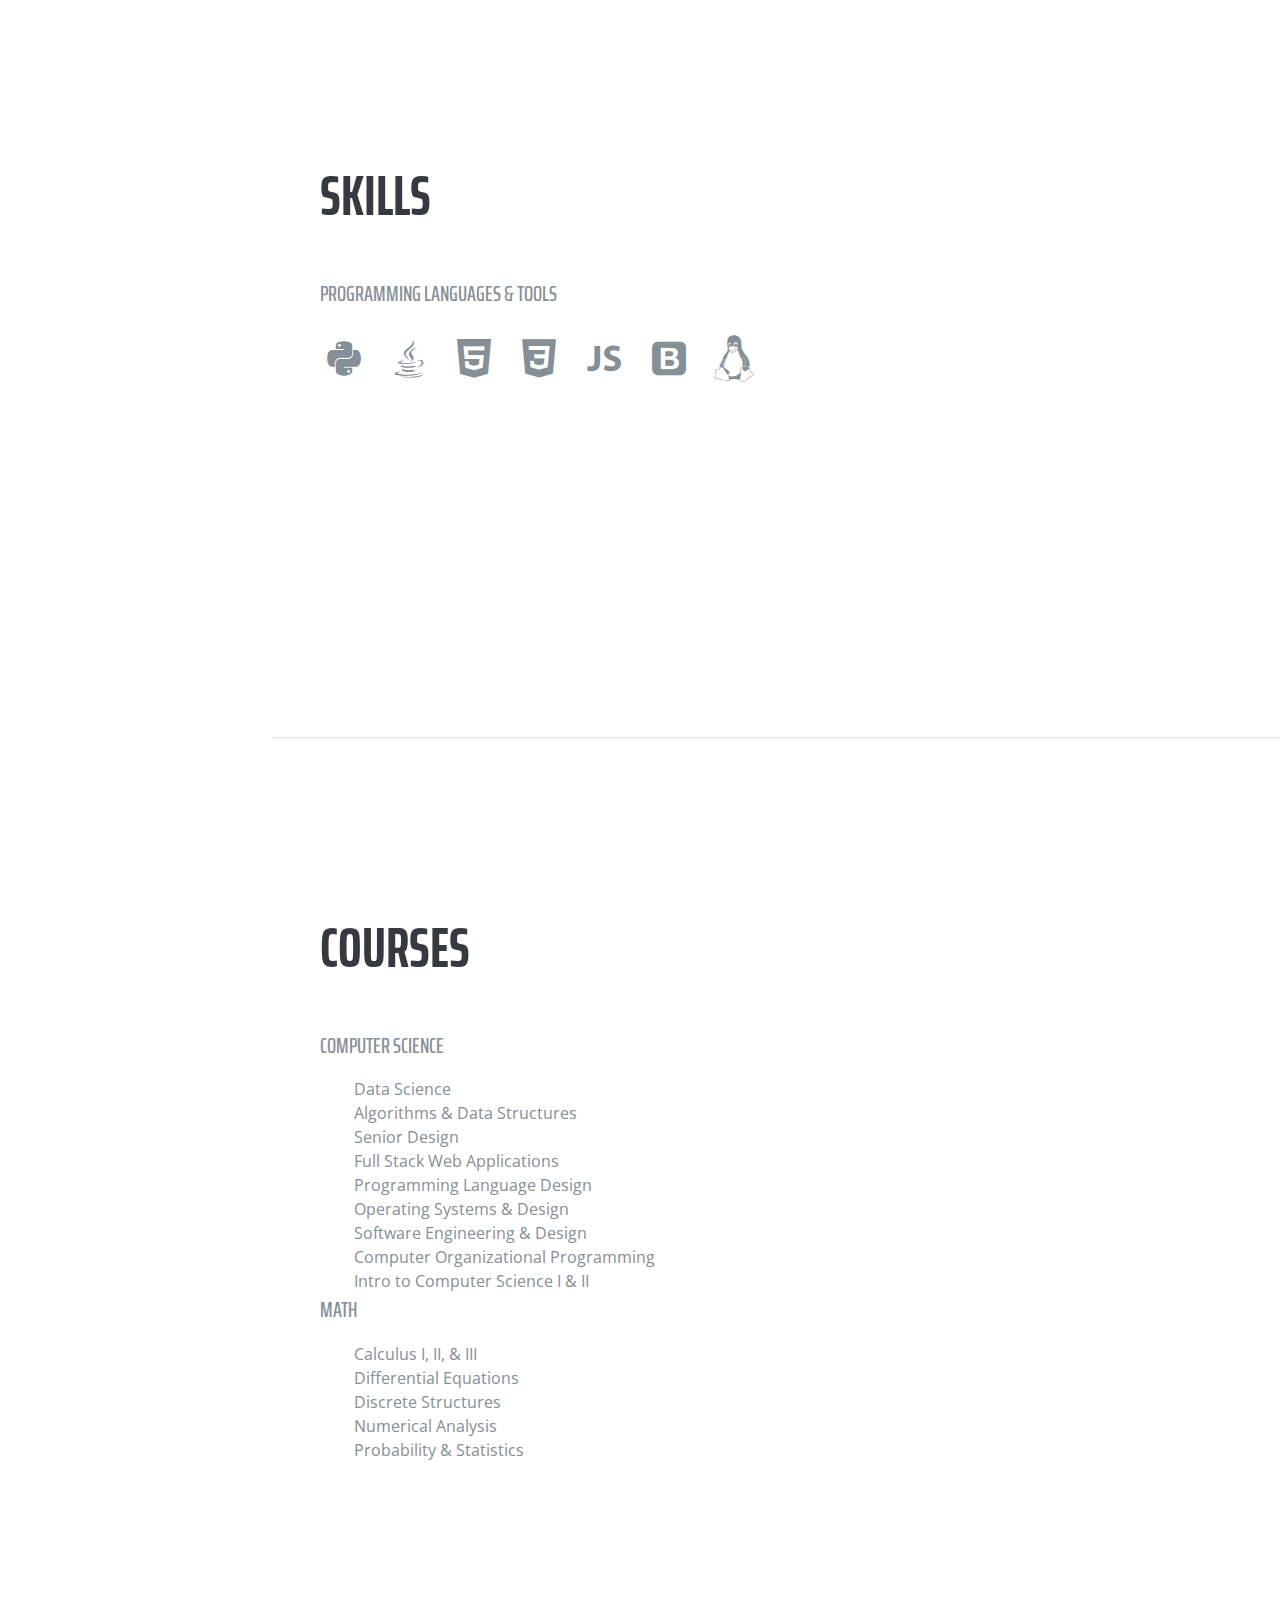
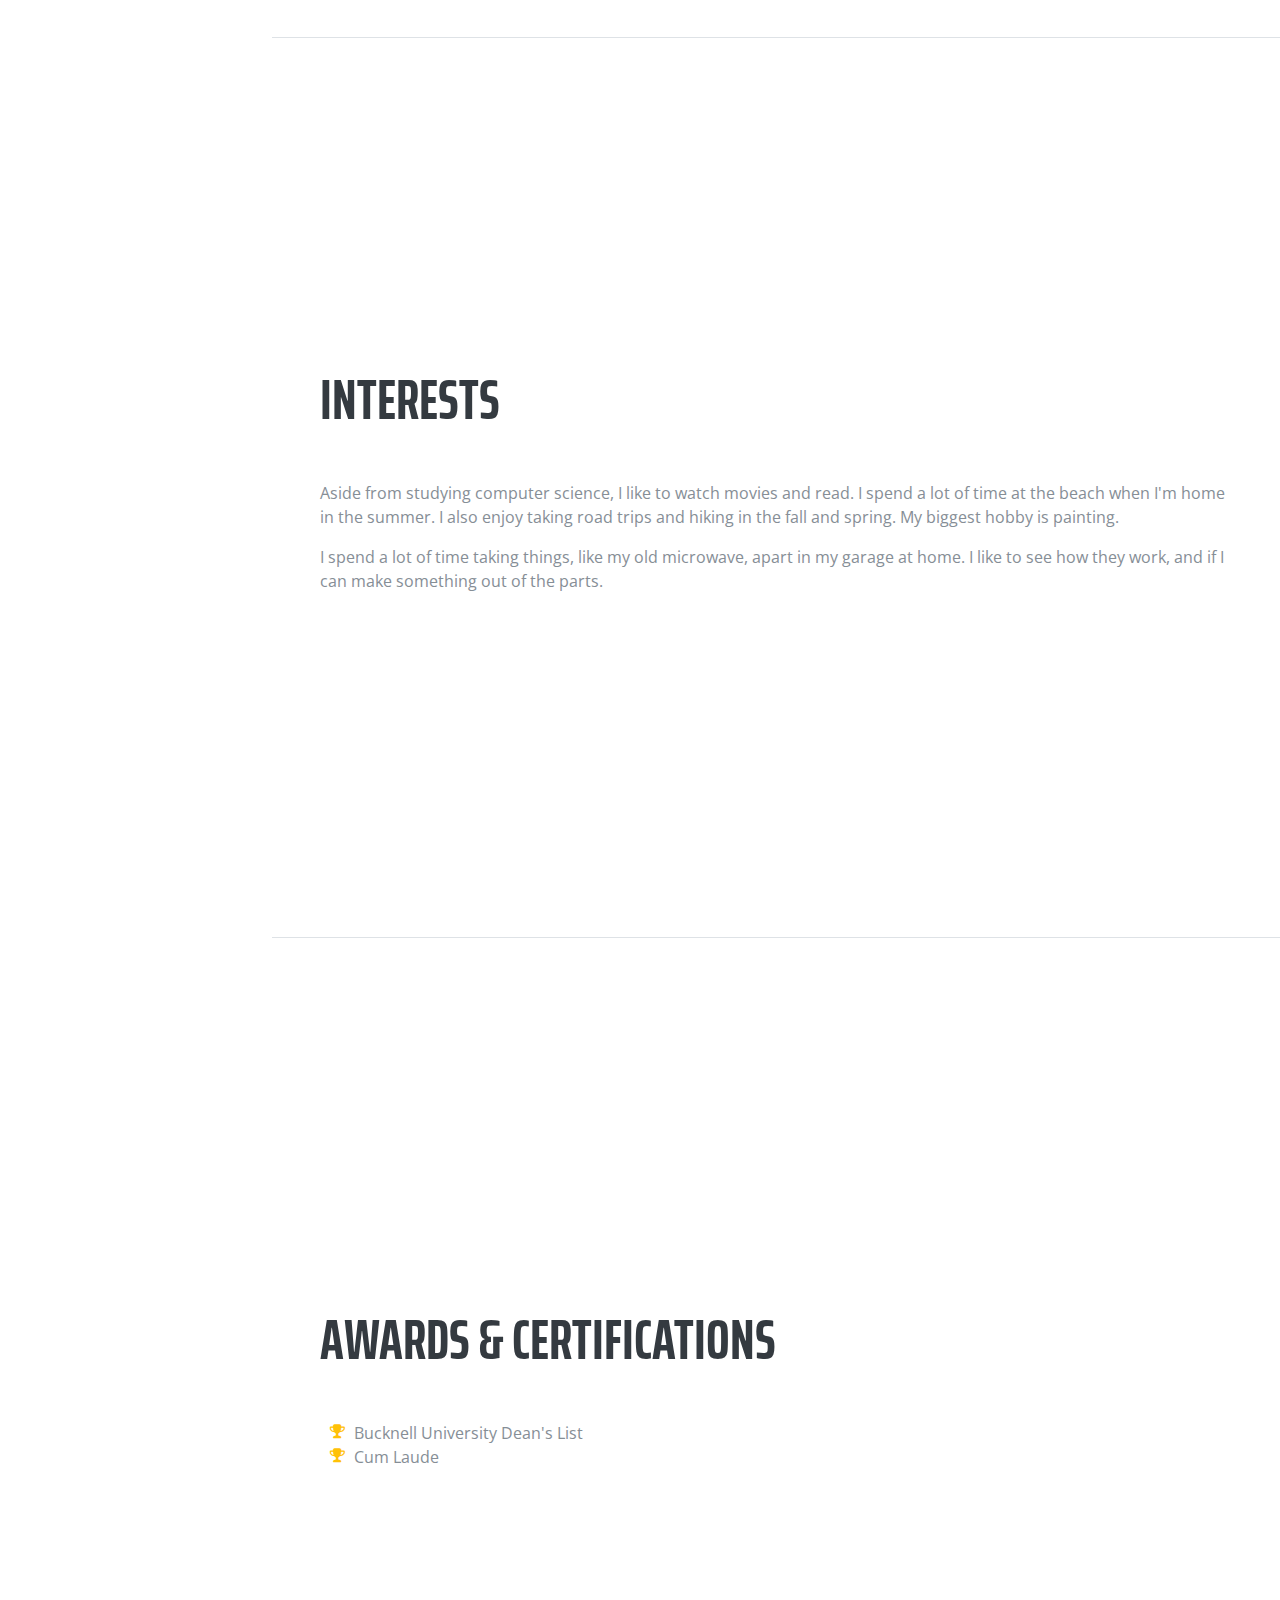
==== commit d2334aac: "Bug fixes" ====
--- a/index.html
+++ b/index.html
@@ -129,6 +129,7 @@
               <span class="text-primary">September 2018 - August 2018</span>
             </div>
           </div>
+          <div class="resume-item d-flex flex-column flex-md-row mb-5">
             <div class="resume-content mr-auto">
               <h3 class="mb-0">Software Development Intern</h3>
               <div class="subheading mb-3">Kohesiv Inc.</div>
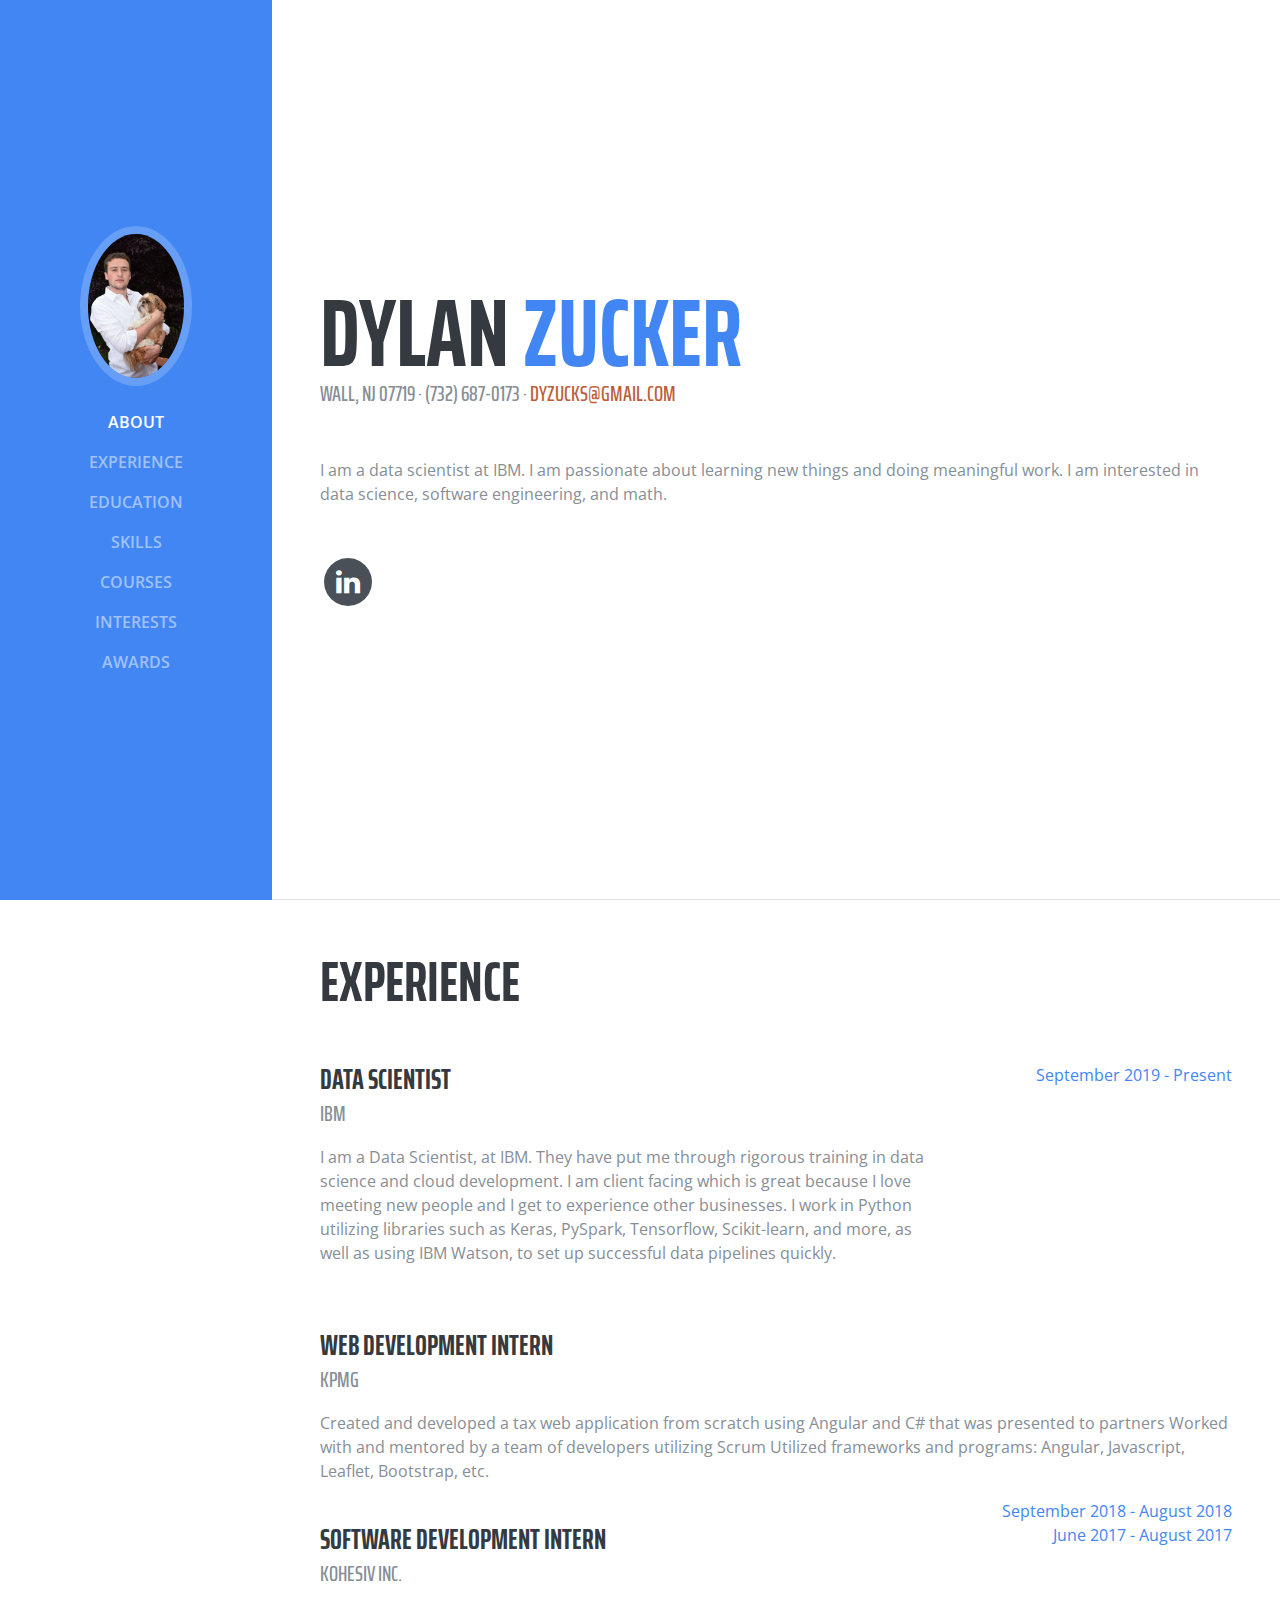
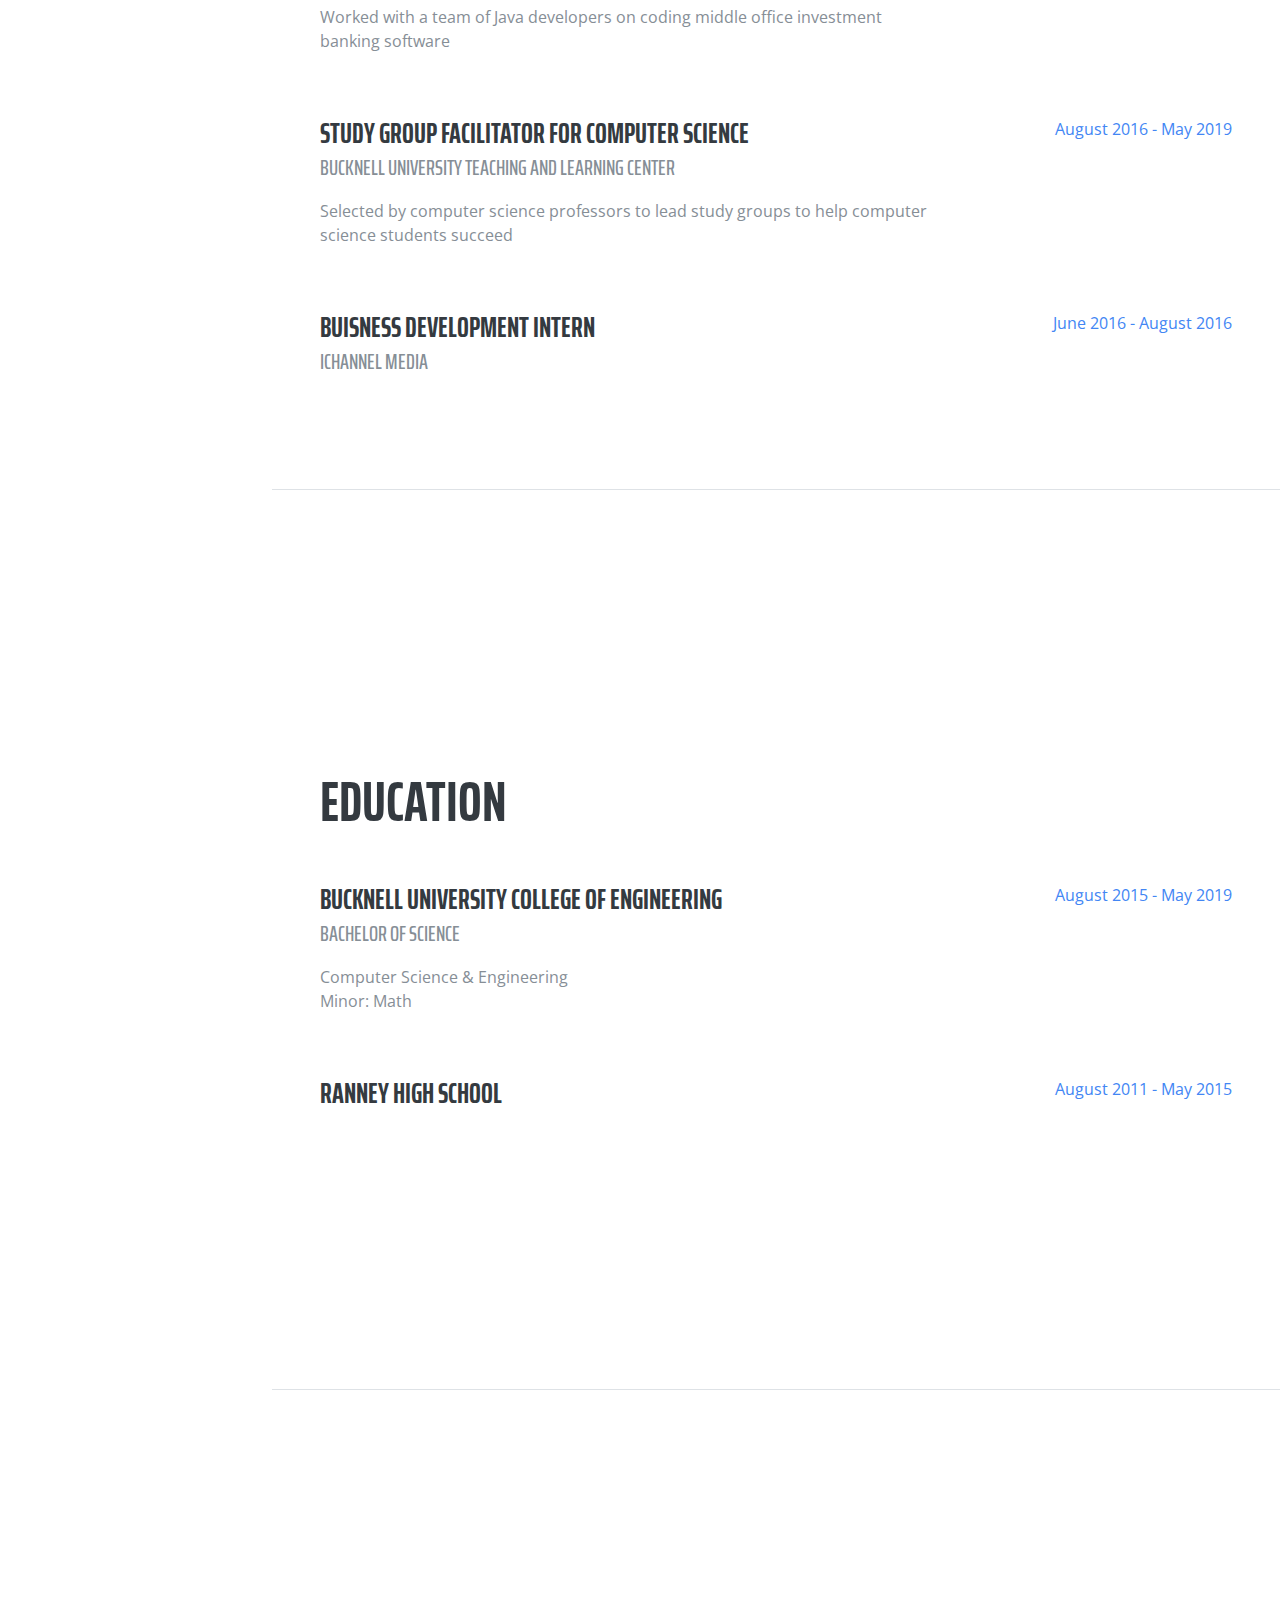
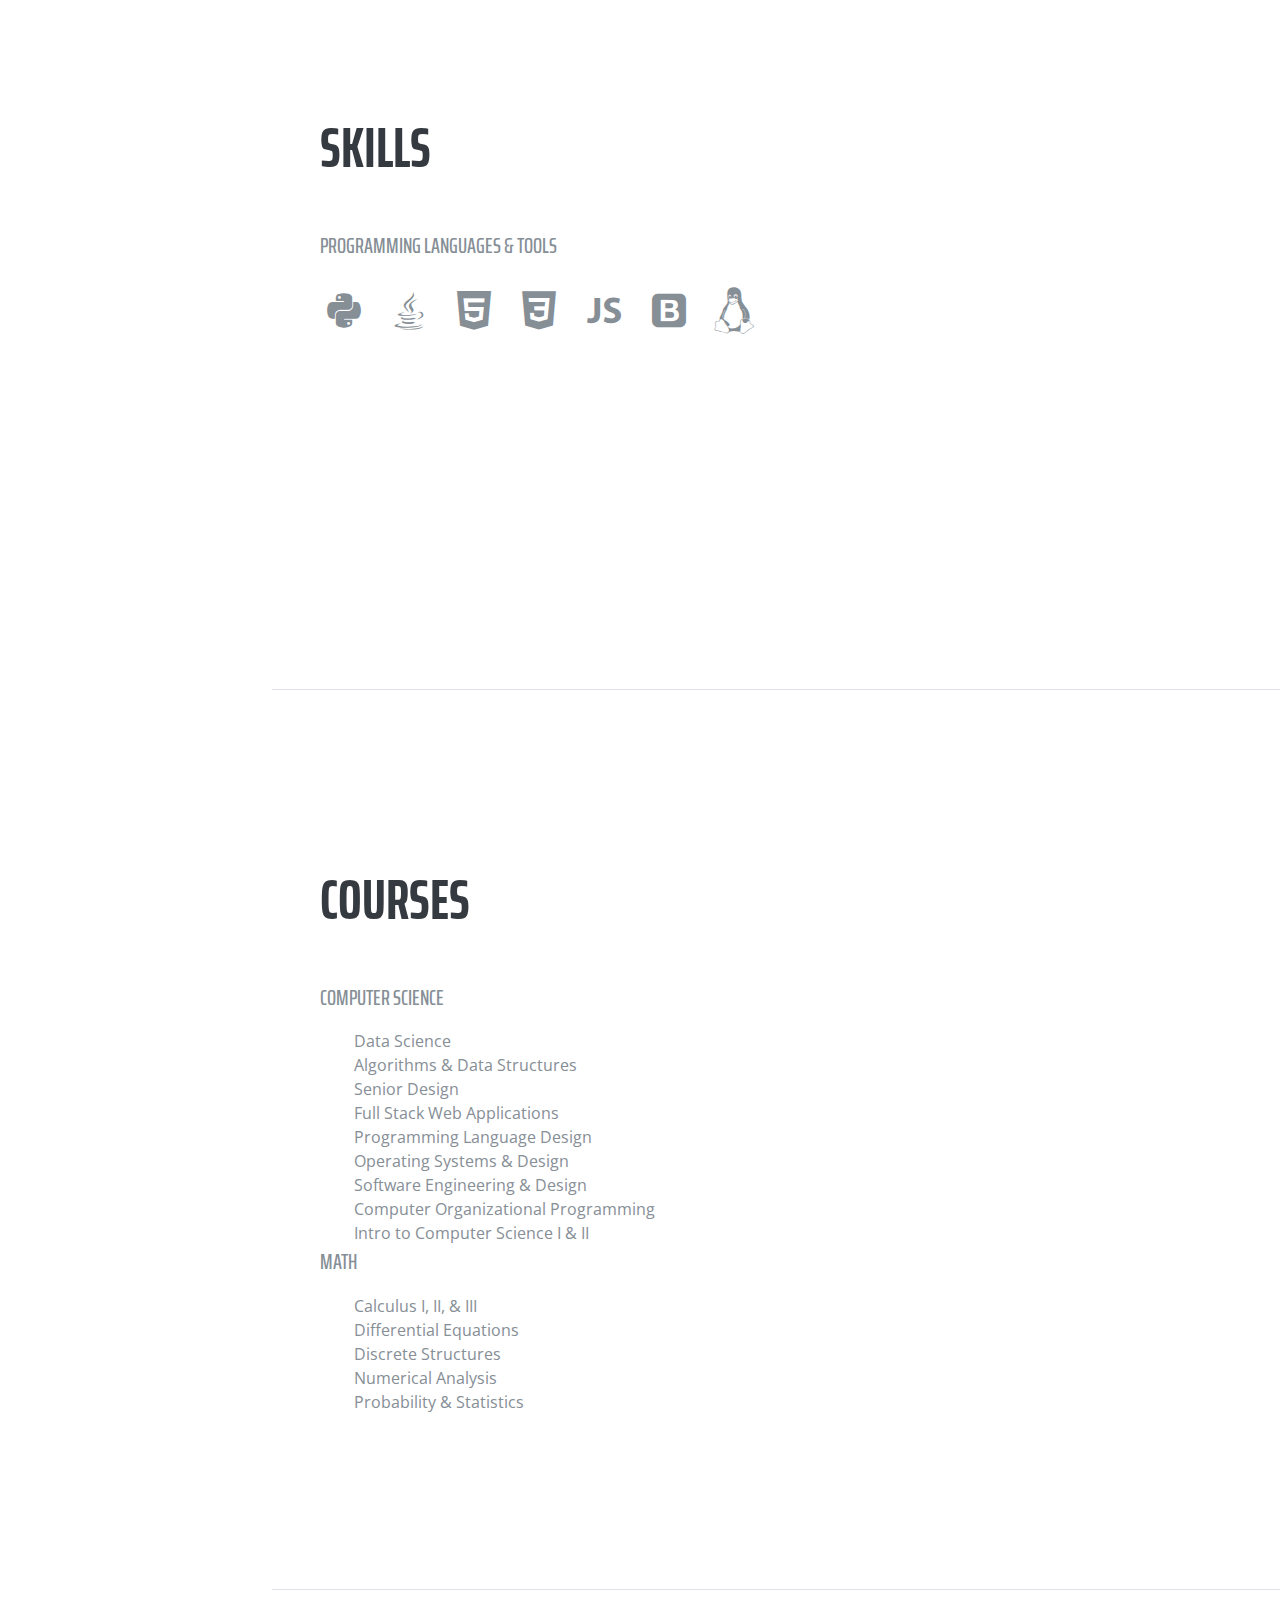
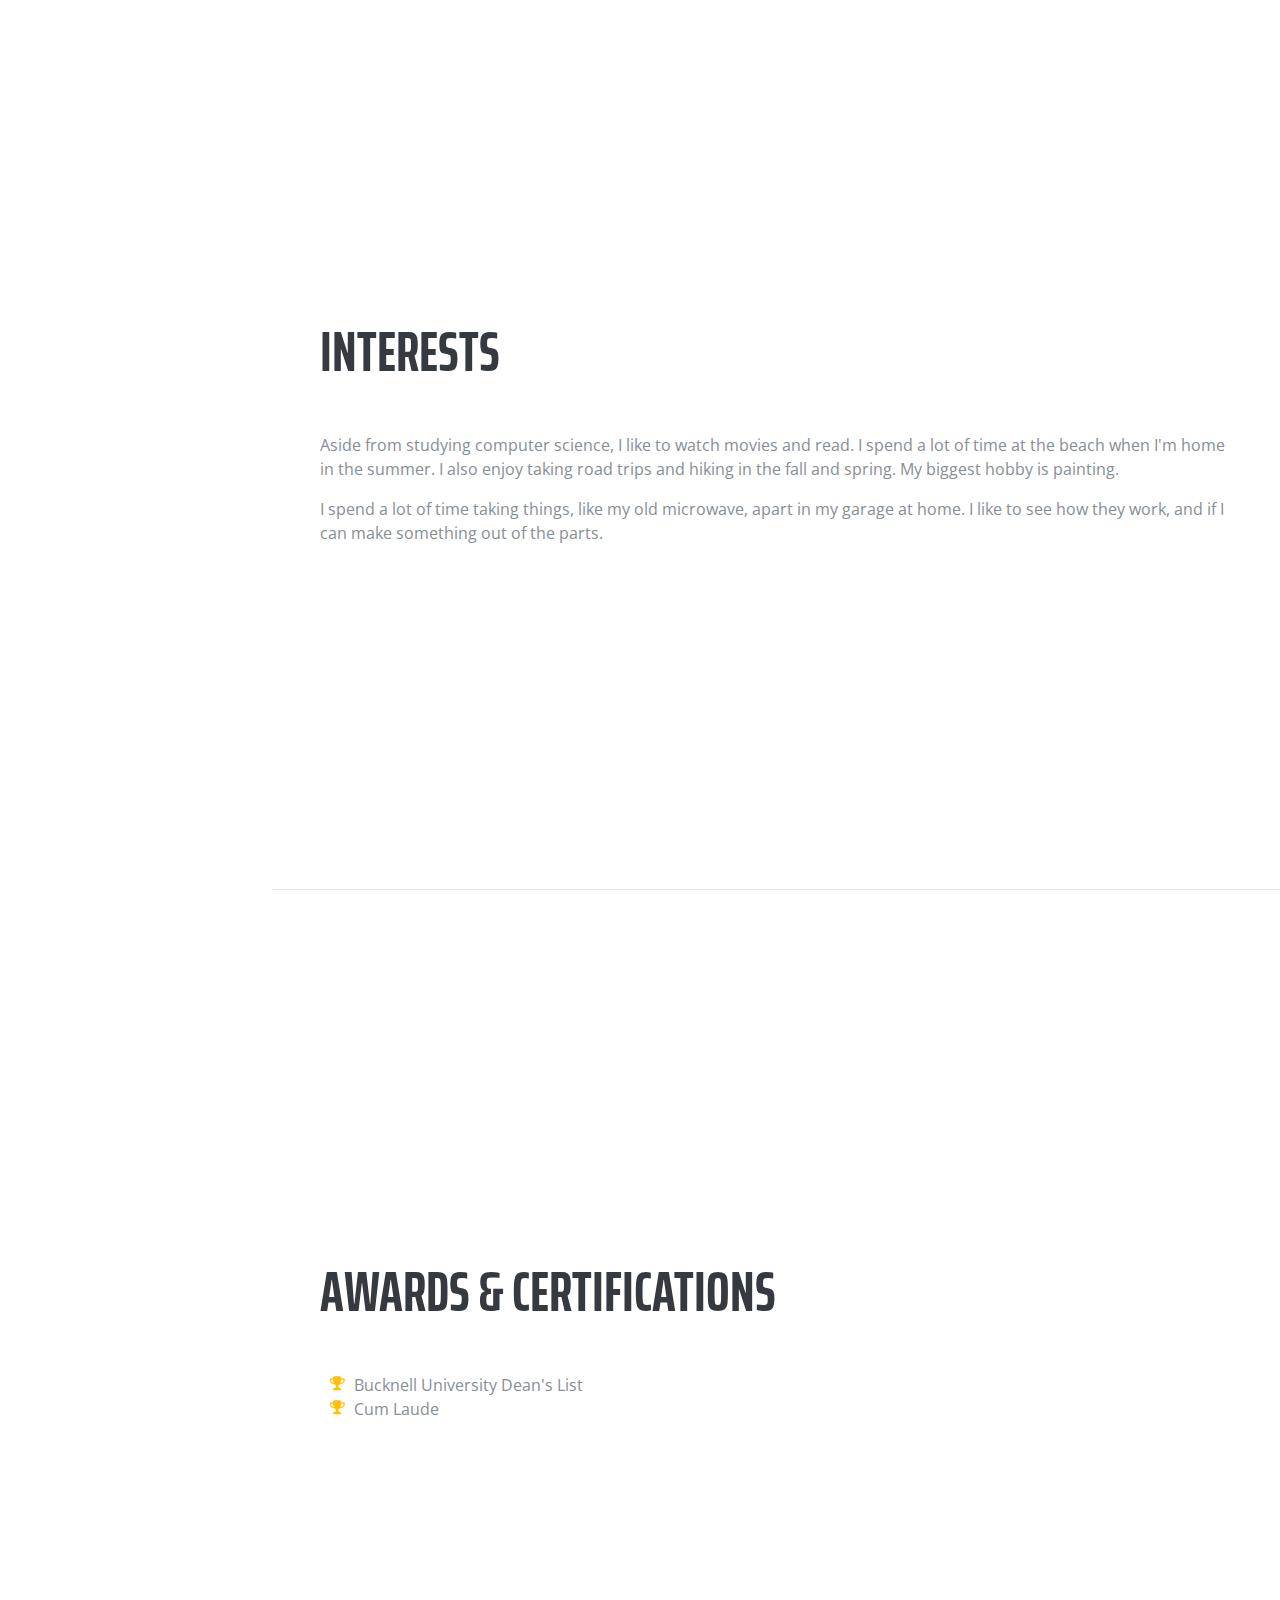
==== commit 45f03688: "Bug fixes" ====
--- a/index.html
+++ b/index.html
@@ -108,7 +108,6 @@
               <h3 class="mb-0">Data Scientist</h3>
               <div class="subheading mb-3">IBM</div>
               <p>
-                Created and developed a tax web application from scratch using Angular that was presented to partners
                 I am a Data Scientist, at IBM. They have put me through rigorous training in data science and cloud development. I am client facing which is great because I love meeting new people and I get to experience other businesses. I work in Python utilizing libraries such as Keras, PySpark, Tensorflow, Scikit-learn, and more, as well as using IBM Watson, to set up successful data pipelines quickly.
               </p>
             </div>
